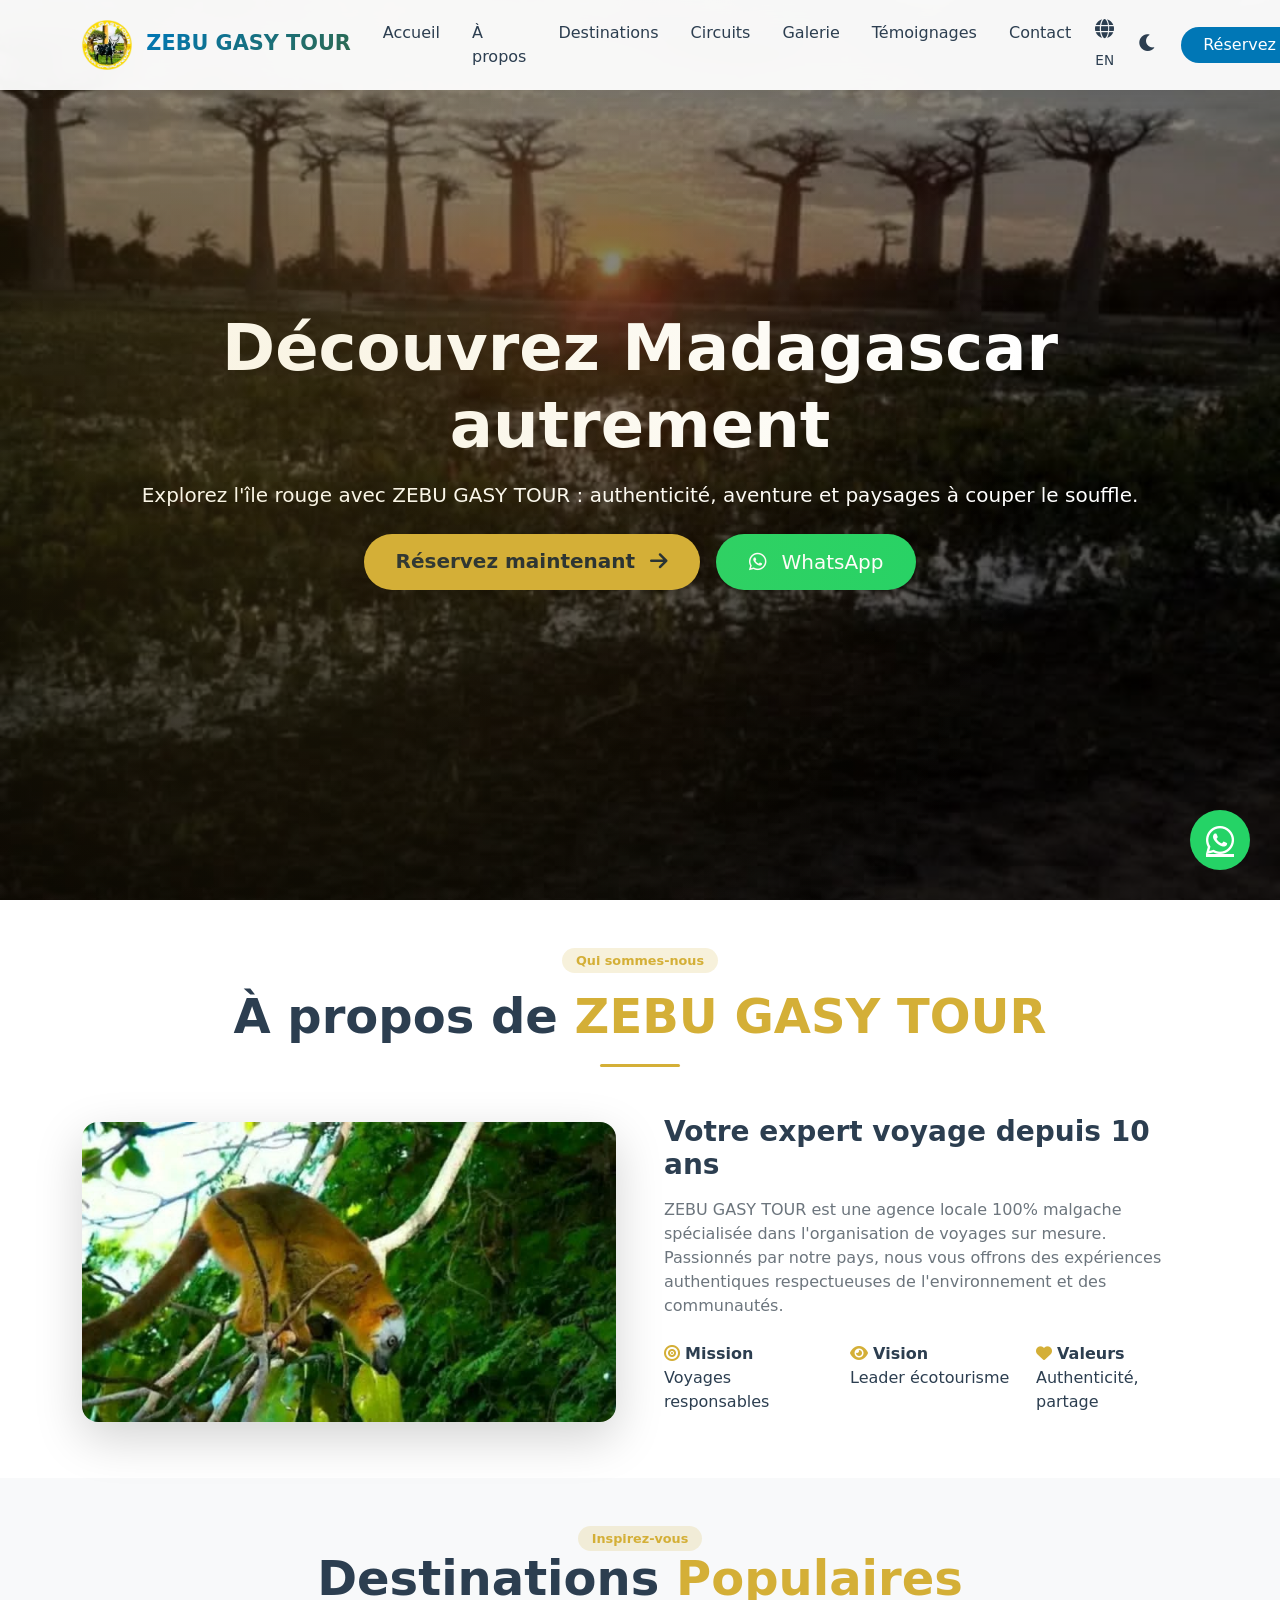
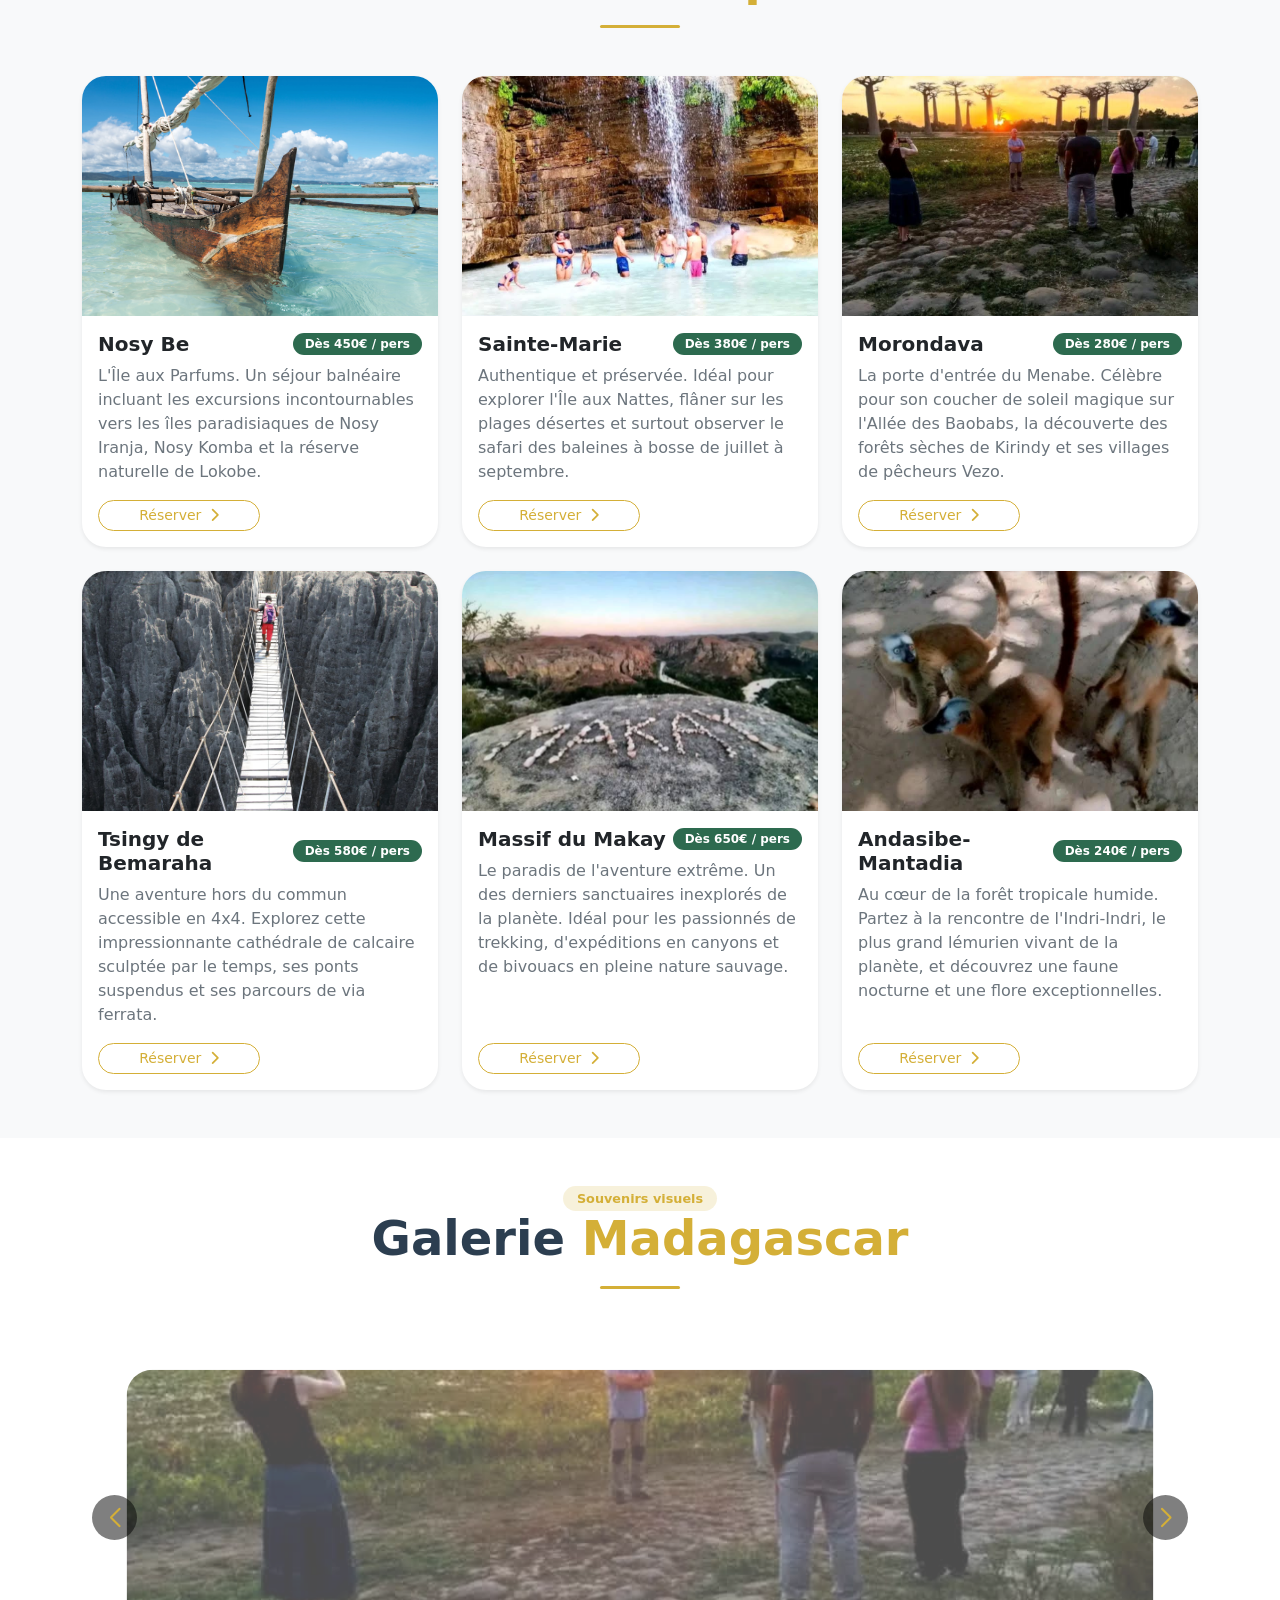
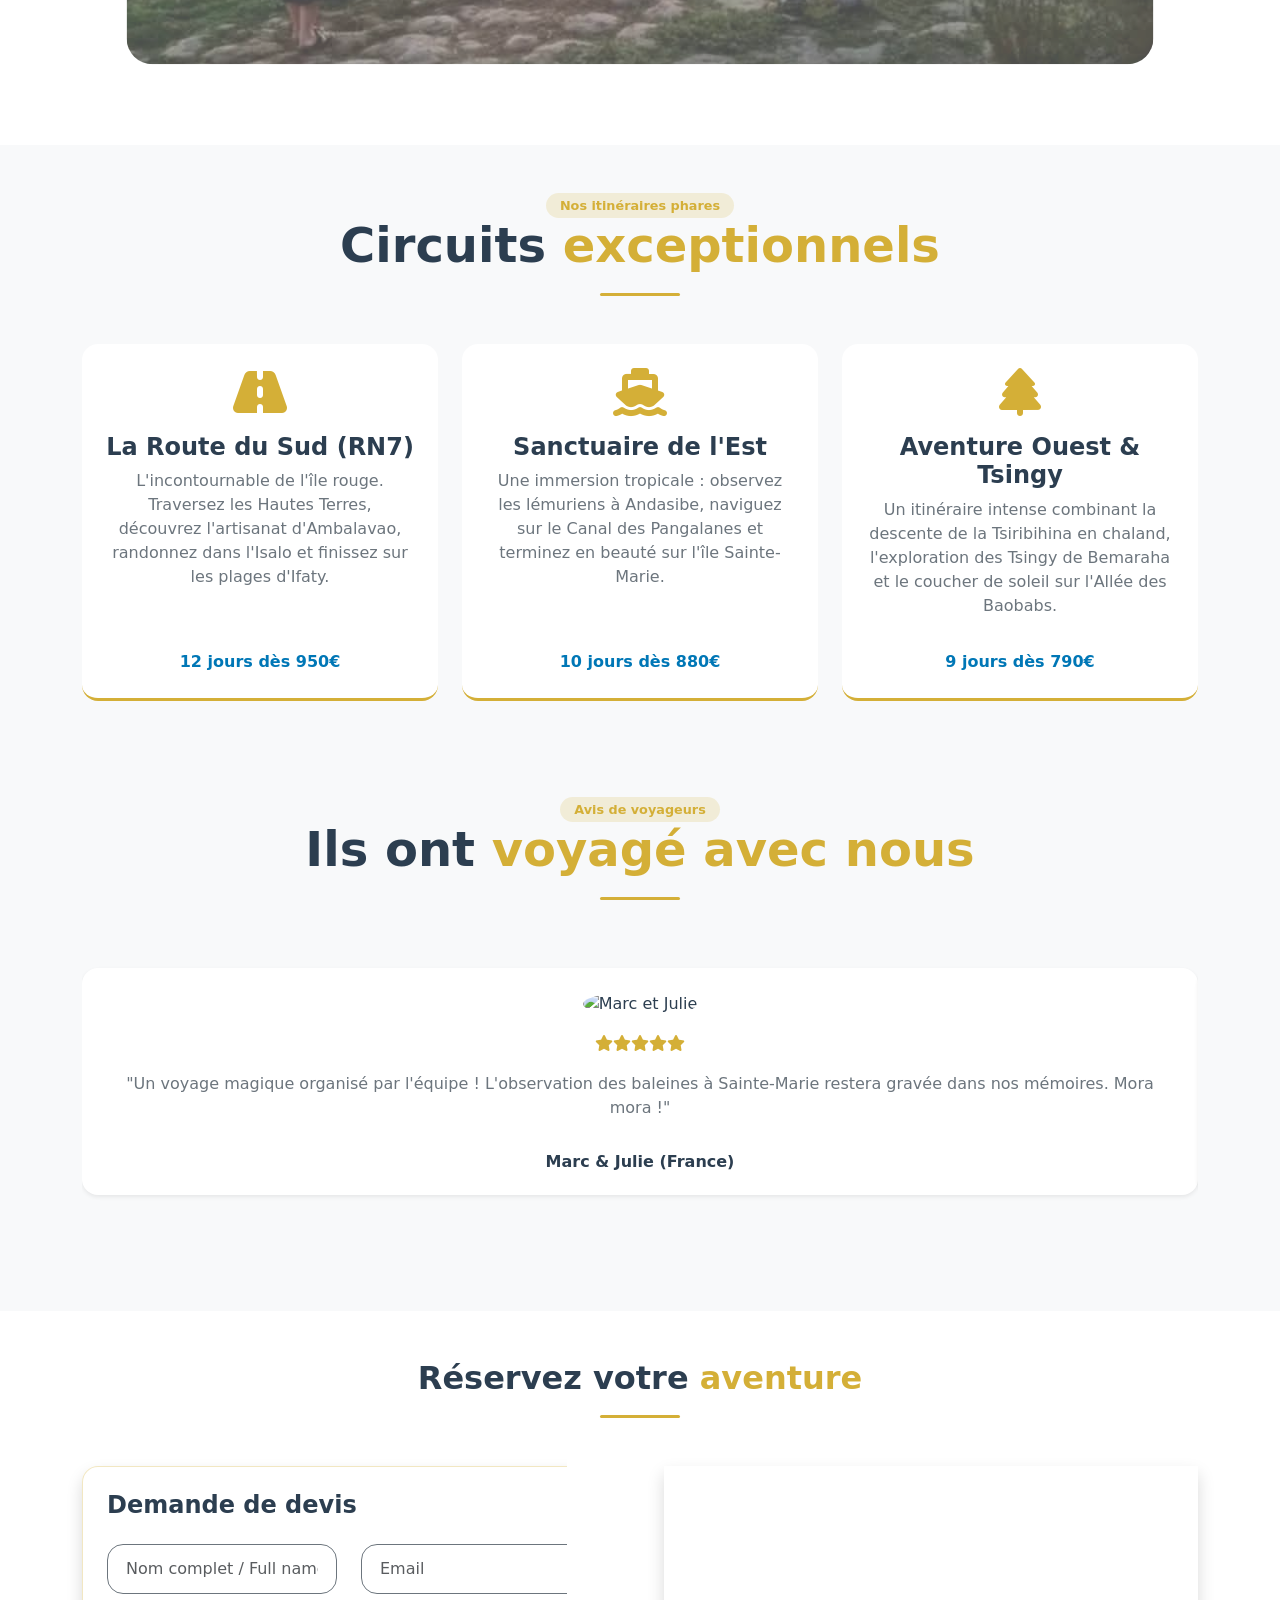
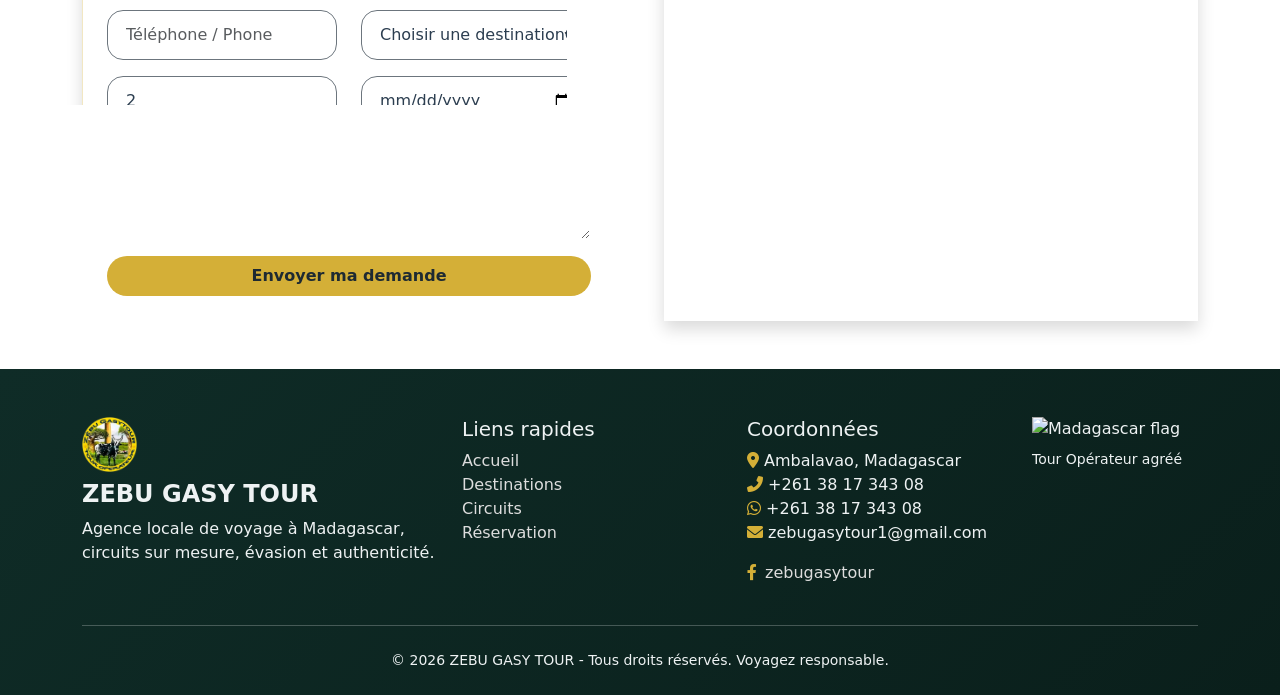
==== index.html @ 07844827 "Mise à jour du numéro de téléphone" ====
<!DOCTYPE html>
<html lang="fr">
<head>
  <meta charset="UTF-8">
  <meta name="viewport" content="width=device-width, initial-scale=1.0, user-scalable=yes">
  <meta name="description" content="ZEBU GASY TOUR - Agence de voyage et tour opérateur à Madagascar. Découvrez des circuits exclusifs, destinations paradisiaques et aventures uniques sur l'île rouge.">
  <meta name="keywords" content="Madagascar, voyage, tour opérateur, ZEBU GASY TOUR, Nosy Be, Sainte-Marie, Morondava, Tsingy">
  <meta name="author" content="ZEBU GASY TOUR">
  <title>ZEBU GASY TOUR | Agence de voyage Madagascar</title>
  <!-- Bootstrap 5 CSS + Icons + AOS + Swiper + Font Awesome -->
  <link href="https://cdn.jsdelivr.net/npm/bootstrap@5.3.0-alpha1/dist/css/bootstrap.min.css" rel="stylesheet">
  <link rel="stylesheet" href="https://cdnjs.cloudflare.com/ajax/libs/font-awesome/6.0.0-beta3/css/all.min.css">
  <link rel="stylesheet" href="https://cdnjs.cloudflare.com/ajax/libs/aos/2.3.4/aos.css">
  <link rel="stylesheet" href="https://cdn.jsdelivr.net/npm/swiper@11/swiper-bundle.min.css" />
  <style>
    * {
      margin: 0;
      padding: 0;
      box-sizing: border-box;
    }

    /* Thème Variables */
    :root {
      --ocean: #0077B6;
      --tropical: #2D6A4F;
      --gold: #D4AF37;
      --white: #FFFFFF;
      --dark: #1e2a32;
      --bg-light: #f8f9fa;
      --text-main: #2c3e50;
      --text-muted: #6c757d;
      --card-bg: #FFFFFF;
      --nav-bg: rgba(255, 255, 255, 0.95);
      --form-bg: rgba(255, 255, 255, 0.9);
    }

    /* Variables du mode sombre */
    [data-theme="dark"] {
      --white: #121b22;
      --bg-light: #1a242d;
      --text-main: #f1f1f1;
      --text-muted: #a0aec0;
      --card-bg: #1e2a32;
      --nav-bg: rgba(18, 27, 34, 0.95);
      --form-bg: rgba(30, 42, 50, 0.9);
    }

    body {
      font-family: 'Poppins', system-ui, -apple-system, 'Segoe UI', Roboto, 'Helvetica Neue', sans-serif;
      overflow-x: hidden;
      scroll-behavior: smooth;
      background: var(--white);
      color: var(--text-main);
      transition: background 0.3s ease, color 0.3s ease;
    }

    .bg-light { background-color: var(--bg-light) !important; transition: background 0.3s ease; }
    .text-muted { color: var(--text-muted) !important; }

    /* Sélecteurs de contrôles de thèmes et langues */
    .theme-toggle-btn, .lang-toggle-btn {
      background: none;
      border: none;
      color: var(--text-main);
      font-size: 1.2rem;
      padding: 8px;
      cursor: pointer;
      transition: color 0.2s;
    }
    .theme-toggle-btn:hover, .lang-toggle-btn:hover { color: var(--gold); }

    ::-webkit-scrollbar { width: 8px; }
    ::-webkit-scrollbar-track { background: #f1f1f1; }
    ::-webkit-scrollbar-thumb { background: var(--gold); border-radius: 6px; }

    /* Glass navbar */
    .glass-nav {
      background: var(--nav-bg);
      backdrop-filter: blur(12px);
      box-shadow: 0 4px 20px rgba(0,0,0,0.05);
      transition: all 0.3s;
    }
    .logo-img { height: 50px; width: auto; transition: transform 0.3s ease; }
    .logo-img:hover { transform: scale(1.05) rotate(2deg); }
    .logo-text {
      font-size: 1.3rem;
      font-weight: 700;
      background: linear-gradient(135deg, var(--ocean), var(--tropical));
      -webkit-background-clip: text;
      background-clip: text;
      color: transparent;
    }
    .nav-link { font-weight: 500; color: var(--text-main); margin: 0 0.5rem; transition: 0.2s; }
    .nav-link:hover { color: var(--gold); }
    .btn-reserve {
      background: var(--ocean);
      color: white;
      border-radius: 30px;
      padding: 6px 22px;
      transition: all 0.3s ease;
      border: none;
    }
    .btn-reserve:hover { background: var(--tropical); transform: translateY(-3px); box-shadow: 0 8px 20px rgba(0,119,182,0.3); color: white;}

    /* Hero avec animation */
    .hero-section {
      min-height: 100vh;
      background: linear-gradient(rgba(0,0,0,0.45), rgba(0,0,0,0.6)), url('./Image/_H_EXBcf.jpeg');
      background-size: cover;
      background-position: center;
      background-attachment: fixed;
      position: relative;
    }
    .hero-section::before {
      content: '';
      position: absolute;
      top: 0;
      left: 0;
      right: 0;
      bottom: 0;
      background: radial-gradient(circle at 20% 50%, rgba(212,175,55,0.15), transparent 70%);
      animation: pulseGlow 4s ease-in-out infinite;
    }
    @keyframes pulseGlow {
      0%, 100% { opacity: 0.5; }
      50% { opacity: 1; }
    }
    .btn-hero {
      background: var(--gold);
      color: #1e2a32;
      font-weight: bold;
      border-radius: 40px;
      padding: 12px 32px;
      transition: all 0.3s;
      border: none;
    }
    .btn-hero:hover { transform: scale(1.05); background: #c6a130; box-shadow: 0 10px 25px rgba(212,175,55,0.4); }
    .btn-wa {
      background: #25D366;
      color: white;
      border-radius: 40px;
      padding: 12px 32px;
      transition: all 0.3s;
      animation: pulse 2s infinite;
    }
    @keyframes pulse {
      0%, 100% { box-shadow: 0 0 0 0 rgba(37,211,102,0.4); }
      50% { box-shadow: 0 0 0 12px rgba(37,211,102,0); }
    }
    .btn-wa:hover { transform: scale(1.05); background: #128C7E; color: white;}

    .badge-subtle {
      background: rgba(212,175,55,0.18);
      color: var(--gold);
      padding: 5px 14px;
      border-radius: 40px;
      font-weight: 600;
      font-size: 0.8rem;
    }
    .highlight { color: var(--gold); }
    .divider { width: 80px; height: 3px; background: var(--gold); margin: 18px auto 0; border-radius: 4px; }

    /* Destination cards */
    .destination-card {
      transition: all 0.4s cubic-bezier(0.2, 0.9, 0.4, 1.1);
      border-radius: 24px;
      overflow: hidden;
      background: var(--card-bg);
      cursor: pointer;
    }
    .destination-card h5 {
      display: flex;
      justify-content: space-between;
      align-items: center;
    }
    .destination-card:hover { transform: translateY(-15px) scale(1.02); box-shadow: 0 35px 45px -20px rgba(0,0,0,0.3); }
    .destination-card img { transition: transform 0.5s ease; height: 240px; object-fit: cover; }
    .destination-card:hover img { transform: scale(1.08); }
    .price-badge { background: var(--tropical); color: white; border-radius: 40px; font-size: 0.75rem; padding: 5px 12px; font-weight: 600; }
    .btn-outline-gold { border: 1px solid var(--gold); color: var(--gold); border-radius: 40px; background: transparent; }
    .btn-outline-gold:hover { background: var(--gold); color: white; }

    /* Circuit cards */
    .circuit-card {
      background: var(--card-bg);
      transition: all 0.4s ease;
      border-bottom: 3px solid var(--gold);
      cursor: pointer;
    }
    .circuit-card:hover { transform: translateY(-10px) scale(1.01); background: linear-gradient(145deg, var(--card-bg), #fef9e6); box-shadow: 0 20px 35px -15px rgba(0,0,0,0.2); }
    .circuit-card i { transition: transform 0.3s ease; }
    .circuit-card:hover i { transform: scale(1.1) rotate(5deg); }

    /* Swiper Gallery */
    .gallery-swiper { width: 100%; padding: 20px 0; }
    .gallery-swiper .swiper-slide { transition: all 0.4s; opacity: 0.7; transform: scale(0.92); }
    .gallery-swiper .swiper-slide-active { opacity: 1; transform: scale(1); }
    .gallery-swiper .swiper-slide img { width: 100%; height: 320px; object-fit: cover; border-radius: 28px; transition: all 0.4s; }
    .gallery-swiper .swiper-slide:hover img { transform: scale(1.02); box-shadow: 0 20px 35px rgba(0,0,0,0.2); }
    .swiper-button-next, .swiper-button-prev { color: var(--gold); background: rgba(0,0,0,0.5); border-radius: 50%; width: 45px; height: 45px; transition: all 0.3s; }
    .swiper-button-next::after, .swiper-button-prev::after { font-size: 1.2rem; font-weight: bold; }
    .swiper-button-next:hover, .swiper-button-prev:hover { background: var(--gold); color: white; transform: scale(1.1); }

    /* Testimonials */
    .testimonial-swiper { width: 100%; padding: 20px 0; }
    .testimonial-card { background: var(--card-bg) !important; transition: all 0.3s ease; cursor: pointer; }
    .testimonial-card:hover { transform: translateY(-8px); box-shadow: 0 20px 30px -12px rgba(0,0,0,0.15); }

    /* Glass form */
    .glass-form {
      background: var(--form-bg);
      backdrop-filter: blur(12px);
      border: 1px solid rgba(212,175,55,0.3);
      transition: all 0.3s;
    }
    .glass-form:hover { box-shadow: 0 20px 35px -15px rgba(0,0,0,0.2); border-color: var(--gold); }
    .form-control, .form-select { background-color: var(--card-bg); color: var(--text-main); transition: all 0.3s; border-radius: 16px; padding: 12px 18px; border: 1px solid var(--text-muted); }
    .form-control:focus, .form-select:focus { background-color: var(--card-bg); color: var(--text-main); border-color: var(--gold); box-shadow: 0 0 0 3px rgba(212,175,55,0.2); transform: translateY(-2px); }
    .btn-gold { background: var(--gold); color: #1e2a32; font-weight: 700; border-radius: 40px; transition: all 0.3s; border: none; }
    .btn-gold:hover { transform: translateY(-3px); box-shadow: 0 10px 20px rgba(212,175,55,0.3); }
    .btn-gold:disabled { opacity: 0.6; transform: none; }

    .map-container iframe { width: 100%; border-radius: 24px; }

    /* Footer */
    .footer { background: linear-gradient(135deg, #0f2c27, #0a1f1b); color: #eef2f3; }
    .footer a { color: #ddd; text-decoration: none; transition: 0.2s; }
    .footer a:hover { color: var(--gold); }
    .footer-logo-img { height: 55px; transition: transform 0.3s; }
    .footer-logo-img:hover { transform: rotate(5deg) scale(1.05); }

    /* WhatsApp flottant */
    .btn-float-wa {
      position: fixed;
      bottom: 30px;
      right: 30px;
      background: #25D366;
      width: 60px;
      height: 60px;
      border-radius: 50%;
      display: flex;
      align-items: center;
      justify-content: center;
      color: white;
      box-shadow: 0 6px 18 rgba(0,0,0,0.2);
      z-index: 1000;
      transition: all 0.3s;
      animation: waPulse 2s infinite;
    }
    @keyframes waPulse {
      0%, 100% { box-shadow: 0 6px 18px rgba(37,211,102,0.3); transform: scale(1); }
      50% { box-shadow: 0 6px 25px rgba(37,211,102,0.6); transform: scale(1.05); }
    }
    .btn-float-wa:hover { transform: scale(1.12); background: #128C7E; color: white; }

    /* Configuration cache pour l'internationalisation */
    [lang="en"] .lang-fr, [lang="fr"] .lang-en { display: none !important; }

    @media (max-width: 768px) {
      .hero-section h1 { font-size: 2rem; }
      .gallery-swiper .swiper-slide img { height: 220px; }
      .logo-img { height: 40px; }
    }
  </style>
</head>
<body>

<!-- HEADER / NAVBAR FIXE -->
<nav class="navbar navbar-expand-lg fixed-top glass-nav py-2">
  <div class="container">
    <a class="navbar-brand" href="#">
      <img src="./Image/logo_zebugasytour-removebg-preview.png" class="logo-img" alt="Logo ZEBU GASY TOUR">
      <span class="logo-text ms-2">ZEBU GASY TOUR</span>
    </a>
    <button class="navbar-toggler" type="button" data-bs-toggle="collapse" data-bs-target="#navbarMain">
      <span class="navbar-toggler-icon"></span>
    </button>
    <div class="collapse navbar-collapse" id="navbarMain">
      <ul class="navbar-nav mx-auto mb-2 mb-lg-0 fw-semibold">
        <li class="nav-item"><a class="nav-link" href="#hero"><span class="lang-fr">Accueil</span><span class="lang-en">Home</span></a></li>
        <li class="nav-item"><a class="nav-link" href="#a-propos"><span class="lang-fr">À propos</span><span class="lang-en">About</span></a></li>
        <li class="nav-item"><a class="nav-link" href="#destinations"><span class="lang-fr">Destinations</span><span class="lang-en">Destinations</span></a></li>
        <li class="nav-item"><a class="nav-link" href="#circuits"><span class="lang-fr">Circuits</span><span class="lang-en">Tours</span></a></li>
        <li class="nav-item"><a class="nav-link" href="#galerie"><span class="lang-fr">Galerie</span><span class="lang-en">Gallery</span></a></li>
        <li class="nav-item"><a class="nav-link" href="#temoignages"><span class="lang-fr">Témoignages</span><span class="lang-en">Reviews</span></a></li>
        <li class="nav-item"><a class="nav-link" href="#reservation"><span class="lang-fr">Contact</span><span class="lang-en">Contact</span></a></li>
      </ul>
      
      <!-- Actions : Langues & Mode Sombre -->
      <div class="d-flex align-items-center gap-2 me-3">
        <!-- Bouton Traduction -->
        <button class="lang-toggle-btn" id="langToggle" title="Changer de langue">
          <i class="fas fa-globe"></i> <span style="font-size: 0.85rem;" id="langLabel">EN</span>
        </button>
        <!-- Bouton Dark/Light Mode -->
        <button class="theme-toggle-btn" id="themeToggle" title="Changer de mode">
          <i class="fas fa-moon" id="themeIcon"></i>
        </button>
      </div>

      <a href="#reservation" class="btn btn-reserve"><span class="lang-fr">Réservez</span><span class="lang-en">Book Now</span></a>
    </div>
  </div>
</nav>

<!-- HERO SECTION -->
<section id="hero" class="hero-section d-flex align-items-center">
  <div class="container text-center text-white">
    <div data-aos="fade-up" data-aos-duration="1000">
      <h1 class="display-3 fw-bold mb-3">
        <span class="lang-fr">Découvrez Madagascar autrement</span>
        <span class="lang-en">Discover Madagascar Differently</span>
      </h1>
      <p class="lead mb-4">
        <span class="lang-fr">Explorez l'île rouge avec ZEBU GASY TOUR : authenticité, aventure et paysages à couper le souffle.</span>
        <span class="lang-en">Explore the Red Island with ZEBU GASY TOUR: authenticity, adventure and breathtaking landscapes.</span>
      </p>
      <div class="d-flex justify-content-center gap-3 flex-wrap">
        <a href="#reservation" class="btn btn-hero btn-lg">
          <span class="lang-fr">Réservez maintenant <i class="fas fa-arrow-right ms-2"></i></span>
          <span class="lang-en">Book now <i class="fas fa-arrow-right ms-2"></i></span>
        </a>
        <a href="https://wa.me/261381734308?text=Bonjour%20ZEBU%20GASY%20TOUR" class="btn btn-wa btn-lg" target="_blank"><i class="fab fa-whatsapp me-2"></i> WhatsApp</a>
      </div>
    </div>
  </div> 
</section>

<!-- SECTION À PROPOS -->
<section id="a-propos" class="py-5">
  <div class="container">
    <div class="text-center mb-5" data-aos="fade-up">
      <span class="badge-subtle"><span class="lang-fr">Qui sommes-nous</span><span class="lang-en">Who we are</span></span>
      <h2 class="display-5 fw-bold mt-3"><span class="lang-fr">À propos de</span><span class="lang-en">About</span> <span class="highlight">ZEBU GASY TOUR</span></h2>
      <div class="divider"></div>
    </div>
    <div class="row g-5 align-items-center">
      <div class="col-lg-6" data-aos="fade-right">
        <img src="./Image/xroBvCPK.jpeg" alt="Voyage Madagascar" class="img-fluid rounded-4 shadow-lg">
      </div>
      <div class="col-lg-6" data-aos="fade-left">
        <h3 class="fw-bold mb-3">
          <span class="lang-fr">Votre expert voyage depuis 10 ans</span>
          <span class="lang-en">Your travel expert for 10 years</span>
        </h3>
        <p class="text-muted">
          <span class="lang-fr">ZEBU GASY TOUR est une agence locale 100% malgache spécialisée dans l'organisation de voyages sur mesure. Passionnés par notre pays, nous vous offrons des expériences authentiques respectueuses de l'environnement et des communautés.</span>
          <span class="lang-en">ZEBU GASY TOUR is a 100% Malagasy local agency specializing in tailoring custom trips. Passionate about our country, we offer authentic experiences respectful of the environment and communities.</span>
        </p>
        <div class="row mt-4">
          <div class="col-md-4 mb-3"><i class="fas fa-bullseye" style="color:var(--gold)"></i> <strong>Mission</strong><br><span class="lang-fr">Voyages responsables</span><span class="lang-en">Responsible travel</span></div>
          <div class="col-md-4 mb-3"><i class="fas fa-eye" style="color:var(--gold)"></i> <strong>Vision</strong><br><span class="lang-fr">Leader écotourisme</span><span class="lang-en">Ecotourism leader</span></div>
          <div class="col-md-4 mb-3"><i class="fas fa-heart" style="color:var(--gold)"></i> <strong>Valeurs</strong><br><span class="lang-fr">Authenticité, partage</span><span class="lang-en">Authenticity, sharing</span></div>
        </div>
      </div>
    </div>
  </div>
</section>

<!-- DESTINATIONS POPULAIRES -->
<section id="destinations" class="py-5 bg-light">
  <div class="container">
    <div class="text-center mb-5" data-aos="fade-up">
      <span class="badge-subtle"><span class="lang-fr">Inspirez-vous</span><span class="lang-en">Get Inspired</span></span>
      <h2 class="display-5 fw-bold"><span class="lang-fr">Destinations</span><span class="lang-en">Popular</span> <span class="highlight"><span class="lang-fr">Populaires</span><span class="lang-en">Destinations</span></span></h2>
      <div class="divider"></div>
    </div>
    <div class="row g-4">
      
      <!-- Destination 1: Nosy Be -->
      <div class="col-lg-4 col-md-6" data-aos="zoom-in" data-aos-delay="100">
        <div class="card destination-card h-100 border-0 shadow-sm d-flex flex-column justify-content-between">
          <div>
            <img src="./Image/nosy-be.jpeg" class="card-img-top" alt="Nosy Be">
            <div class="card-body">
              <h5 class="card-title fw-bold">Nosy Be <span class="badge price-badge"><span class="lang-fr">Dès 450€ / pers</span><span class="lang-en">From 450€ / pers</span></span></h5>
              <p class="card-text text-muted">
                <span class="lang-fr">L'Île aux Parfums. Un séjour balnéaire incluant les excursions incontournables vers les îles paradisiaques de Nosy Iranja, Nosy Komba et la réserve naturelle de Lokobe.</span>
                <span class="lang-en">The Perfume Island. A seaside holiday including essential excursions to the heavenly islands of Nosy Iranja, Nosy Komba and the Lokobe nature reserve.</span>
              </p>
            </div>
          </div>
          <div class="p-3 pt-0">
            <a href="#reservation" class="btn btn-outline-gold btn-sm w-50"><span class="lang-fr">Réserver</span><span class="lang-en">Book</span> <i class="fas fa-chevron-right ms-1"></i></a>
          </div>
        </div>
      </div>

      <!-- Destination 2: Sainte-Marie -->
      <div class="col-lg-4 col-md-6" data-aos="zoom-in" data-aos-delay="150">
        <div class="card destination-card h-100 border-0 shadow-sm d-flex flex-column justify-content-between">
          <div>
            <img src="./Image/tWDwQ527.jpeg" class="card-img-top" alt="Sainte-Marie">
            <div class="card-body">
              <h5 class="card-title fw-bold">Sainte-Marie <span class="badge price-badge"><span class="lang-fr">Dès 380€ / pers</span><span class="lang-en">From 380€ / pers</span></span></h5>
              <p class="card-text text-muted">
                <span class="lang-fr">Authentique et préservée. Idéal pour explorer l'Île aux Nattes, flâner sur les plages désertes et surtout observer le safari des baleines à bosse de juillet à septembre.</span>
                <span class="lang-en">Authentic and preserved. Ideal for exploring Île aux Nattes, strolling on deserted beaches and watching humpback whales from July to September.</span>
              </p>
            </div>
          </div>
          <div class="p-3 pt-0">
            <a href="#reservation" class="btn btn-outline-gold btn-sm w-50"><span class="lang-fr">Réserver</span><span class="lang-en">Book</span> <i class="fas fa-chevron-right ms-1"></i></a>
          </div>
        </div>
      </div>

      <!-- Destination 3: Morondava -->
      <div class="col-lg-4 col-md-6" data-aos="zoom-in" data-aos-delay="200">
        <div class="card destination-card h-100 border-0 shadow-sm d-flex flex-column justify-content-between">
          <div>
            <img src="./Image/1wTQcBYV.jpeg" class="card-img-top" alt="Morondava">
            <div class="card-body">
              <h5 class="card-title fw-bold">Morondava <span class="badge price-badge"><span class="lang-fr">Dès 280€ / pers</span><span class="lang-en">From 280€ / pers</span></span></h5>
              <p class="card-text text-muted">
                <span class="lang-fr">La porte d'entrée du Menabe. Célèbre pour son coucher de soleil magique sur l'Allée des Baobabs, la découverte des forêts sèches de Kirindy et ses villages de pêcheurs Vezo.</span>
                <span class="lang-en">The gateway to Menabe. Famous for its magical sunset over the Avenue of the Baobabs, exploring dry forests of Kirindy and Vezo fishing villages.</span>
              </p>
            </div>
          </div>
          <div class="p-3 pt-0">
            <a href="#reservation" class="btn btn-outline-gold btn-sm w-50"><span class="lang-fr">Réserver</span><span class="lang-en">Book</span> <i class="fas fa-chevron-right ms-1"></i></a>
          </div>
        </div>
      </div>

      <!-- Destination 4: Tsingy de Bemaraha -->
      <div class="col-lg-4 col-md-6" data-aos="zoom-in" data-aos-delay="250">
        <div class="card destination-card h-100 border-0 shadow-sm d-flex flex-column justify-content-between">
          <div>
            <img src="./Image/tsingy.jpeg" class="card-img-top" alt="Tsingy de Bemaraha">
            <div class="card-body">
              <h5 class="card-title fw-bold">Tsingy de Bemaraha <span class="badge price-badge"><span class="lang-fr">Dès 580€ / pers</span><span class="lang-en">From 580€ / pers</span></span></h5>
              <p class="card-text text-muted">
                <span class="lang-fr">Une aventure hors du commun accessible en 4x4. Explorez cette impressionnante cathédrale de calcaire sculptée par le temps, ses ponts suspendus et ses parcours de via ferrata.</span>
                <span class="lang-en">An extraordinary adventure accessible by 4x4. Explore this impressive limestone cathedral carved by time, its suspension bridges and via ferrata.</span>
              </p>
            </div>
          </div>
          <div class="p-3 pt-0">
            <a href="#reservation" class="btn btn-outline-gold btn-sm w-50"><span class="lang-fr">Réserver</span><span class="lang-en">Book</span> <i class="fas fa-chevron-right ms-1"></i></a>
          </div>
        </div>
      </div>

      <!-- Destination 5: Massif du Makay -->
      <div class="col-lg-4 col-md-6" data-aos="zoom-in" data-aos-delay="300">
        <div class="card destination-card h-100 border-0 shadow-sm d-flex flex-column justify-content-between">
          <div>
            <img src="./Image/makay.jpeg" class="card-img-top" alt="Massif du Makay">
            <div class="card-body">
              <h5 class="card-title fw-bold">Massif du Makay <span class="badge price-badge"><span class="lang-fr">Dès 650€ / pers</span><span class="lang-en">From 650€ / pers</span></span></h5>
              <p class="card-text text-muted">
                <span class="lang-fr">Le paradis de l'aventure extrême. Un des derniers sanctuaires inexplorés de la planète. Idéal pour les passionnés de trekking, d'expéditions en canyons et de bivouacs en pleine nature sauvage.</span>
                <span class="lang-en">The ultimate extreme adventure. One of the planet's last unexplored wildernesses. Ideal for trekking lovers, canyon expeditions, and deep wild nature camping.</span>
              </p>
            </div>
          </div>
          <div class="p-3 pt-0">
            <a href="#reservation" class="btn btn-outline-gold btn-sm w-50"><span class="lang-fr">Réserver</span><span class="lang-en">Book</span> <i class="fas fa-chevron-right ms-1"></i></a>
          </div>
        </div>
      </div>

      <!-- Destination 6: Andasibe -->
      <div class="col-lg-4 col-md-6" data-aos="zoom-in" data-aos-delay="350">
        <div class="card destination-card h-100 border-0 shadow-sm d-flex flex-column justify-content-between">
          <div>
            <img src="./Image/yL75py8G.jpeg" class="card-img-top" alt="Andasibe">
            <div class="card-body">
              <h5 class="card-title fw-bold">Andasibe-Mantadia <span class="badge price-badge"><span class="lang-fr">Dès 240€ / pers</span><span class="lang-en">From 240€ / pers</span></span></h5>
              <p class="card-text text-muted">
                <span class="lang-fr">Au cœur de la forêt tropicale humide. Partez à la rencontre de l'Indri-Indri, le plus grand lémurien vivant de la planète, et découvrez une faune nocturne et une flore exceptionnelles.</span>
                <span class="lang-en">In the heart of the tropical rainforest. Meet the Indri-Indri, the largest living lemur on earth, and discover unique nocturnal wildlife and rich flora.</span>
              </p>
            </div>
          </div>
          <div class="p-3 pt-0">
            <a href="#reservation" class="btn btn-outline-gold btn-sm w-50"><span class="lang-fr">Réserver</span><span class="lang-en">Book</span> <i class="fas fa-chevron-right ms-1"></i></a>
          </div>
        </div>
      </div>

    </div>
  </div>
</section>

<!-- GALERIE SWIPER -->
<section id="galerie" class="py-5">
  <div class="container">
    <div class="text-center mb-5" data-aos="fade-up">
      <span class="badge-subtle"><span class="lang-fr">Souvenirs visuels</span><span class="lang-en">Visual Memories</span></span>
      <h2 class="display-5 fw-bold"><span class="lang-fr">Galerie</span><span class="lang-en">Madagascar</span> <span class="highlight"><span class="lang-fr">Madagascar</span><span class="lang-en">Gallery</span></span></h2>
      <div class="divider"></div>
    </div>
    <div class="swiper gallery-swiper" data-aos="fade-up">
      <div class="swiper-wrapper">
        <div class="swiper-slide"><img src="./Image/1wTQcBYV.jpeg" alt="Baobab"></div>
        <div class="swiper-slide"><img src="./Image/yL75py8G.jpeg" alt="Lémurien"></div>
        <div class="swiper-slide"><img src="./Image/nosy-be.jpeg" alt="Plage"></div>
        <div class="swiper-slide"><img src="./Image/tsingy.jpeg" alt="Tsingy"></div>
        <div class="swiper-slide"><img src="./Image/n9TADyQN.jpeg" alt="Rizière"></div>
      </div>
      <div class="swiper-pagination"></div>
      <div class="swiper-button-next"></div>
      <div class="swiper-button-prev"></div>
    </div>
  </div>
</section>

<!-- CIRCUITS TOURISTIQUES -->
<section id="circuits" class="py-5 bg-light">
  <div class="container">
    <div class="text-center mb-5" data-aos="fade-up">
      <span class="badge-subtle"><span class="lang-fr">Nos itinéraires phares</span><span class="lang-en">Our Top Itineraries</span></span>
      <h2 class="display-5 fw-bold"><span class="lang-fr">Circuits</span><span class="lang-en">Exceptional</span> <span class="highlight"><span class="lang-fr">exceptionnels</span><span class="lang-en">Tours</span></span></h2>
      <div class="divider"></div>
    </div>
    <div class="row g-4">
      <!-- Circuit 1 : La RN7 -->
      <div class="col-md-6 col-lg-4" data-aos="flip-left" data-aos-delay="50">
        <div class="circuit-card p-4 text-center rounded-4 h-100 d-flex flex-column justify-content-between">
          <div>
            <i class="fas fa-road fa-3x" style="color:var(--gold)"></i>
            <h4 class="mt-3 fw-bold"><span class="lang-fr">La Route du Sud (RN7)</span><span class="lang-en">The Southern Route (RN7)</span></h4>
            <p class="text-muted">
              <span class="lang-fr">L'incontournable de l'île rouge. Traversez les Hautes Terres, découvrez l'artisanat d'Ambalavao, randonnez dans l'Isalo et finissez sur les plages d'Ifaty.</span>
              <span class="lang-en">The ultimate classic route. Cross the Highlands, discover Ambalavao crafts, hike in Isalo National Park and end up on Ifaty beaches.</span>
            </p>
          </div>
          <span class="price-small fw-bold mt-3" style="color:var(--ocean)"><span class="lang-fr">12 jours dès 950€</span><span class="lang-en">12 days from 950€</span></span>
        </div>
      </div>
      
      <!-- Circuit 2 : L'Est -->
      <div class="col-md-6 col-lg-4" data-aos="flip-left" data-aos-delay="100">
        <div class="circuit-card p-4 text-center rounded-4 h-100 d-flex flex-column justify-content-between">
          <div>
            <i class="fas fa-ship fa-3x" style="color:var(--gold)"></i>
            <h4 class="mt-3 fw-bold"><span class="lang-fr">Sanctuaire de l'Est</span><span class="lang-en">Eastern Sanctuary</span></h4>
            <p class="text-muted">
              <span class="lang-fr">Une immersion tropicale : observez les lémuriens à Andasibe, naviguez sur le Canal des Pangalanes et terminez en beauté sur l'île Sainte-Marie.</span>
              <span class="lang-en">A pure tropical immersion: spot wildlife in Andasibe, cruise down Pangalanes Canal and relax on beautiful Sainte-Marie island.</span>
            </p>
          </div>
          <span class="price-small fw-bold mt-3" style="color:var(--ocean)"><span class="lang-fr">10 jours dès 880€</span><span class="lang-en">10 days from 880€</span></span>
        </div>
      </div>
      
      <!-- Circuit 3 : L'Ouest -->
      <div class="col-md-6 col-lg-4" data-aos="flip-left" data-aos-delay="150">
        <div class="circuit-card p-4 text-center rounded-4 h-100 d-flex flex-column justify-content-between">
          <div>
            <i class="fas fa-tree fa-3x" style="color:var(--gold)"></i>
            <h4 class="mt-3 fw-bold"><span class="lang-fr">Aventure Ouest & Tsingy</span><span class="lang-en">West & Tsingy Adventure</span></h4>
            <p class="text-muted">
              <span class="lang-fr">Un itinéraire intense combinant la descente de la Tsiribihina en chaland, l'exploration des Tsingy de Bemaraha et le coucher de soleil sur l'Allée des Baobabs.</span>
              <span class="lang-en">An intense trip merging the Tsiribihina river descent, exploration of Tsingy de Bemaraha and amazing sunsets on Baobabs Avenue.</span>
            </p>
          </div>
          <span class="price-small fw-bold mt-3" style="color:var(--ocean)"><span class="lang-fr">9 jours dès 790€</span><span class="lang-en">9 days from 790€</span></span>
        </div>
      </div>
    </div>
  </div>
</section>

<!-- TÉMOIGNAGES -->
<section id="temoignages" class="py-5 bg-light">
  <div class="container">
    <div class="text-center mb-5" data-aos="fade-up">
      <span class="badge-subtle"><span class="lang-fr">Avis de voyageurs</span><span class="lang-en">Travelers Reviews</span></span>
      <h2 class="display-5 fw-bold"><span class="lang-fr">Ils ont</span><span class="lang-en">They</span> <span class="highlight"><span class="lang-fr">voyagé avec nous</span><span class="lang-en">traveled with us</span></span></h2>
      <div class="divider"></div>
    </div>
    <div class="swiper testimonial-swiper">
      <div class="swiper-wrapper pb-5">
        
        <!-- Témoignage 1 -->
        <div class="swiper-slide">
          <div class="testimonial-card p-4 bg-white rounded-4 shadow-sm text-center h-100 d-flex flex-column justify-content-between">
            <div>
              <img src="https://images.unsplash.com/photo-1534528741775-53994a69daeb?auto=format&fit=crop&w=150&h=150&q=80" class="rounded-circle mb-3 object-fit-cover" width="80" height="80" alt="Marc et Julie">
              <div class="mb-2">
                <i class="fas fa-star" style="color:var(--gold)"></i><i class="fas fa-star" style="color:var(--gold)"></i><i class="fas fa-star" style="color:var(--gold)"></i><i class="fas fa-star" style="color:var(--gold)"></i><i class="fas fa-star" style="color:var(--gold)"></i>
              </div>
              <p class="mt-3 text-muted">
                <span class="lang-fr">"Un voyage magique organisé par l'équipe ! L'observation des baleines à Sainte-Marie restera gravée dans nos mémoires. Mora mora !"</span>
                <span class="lang-en">"A magical journey organized by the team! Whale watching in Sainte-Marie will stay in our hearts forever. Mora mora!"</span>
              </p>
            </div>
            <h6 class="fw-bold mt-3 mb-0">Marc & Julie (France)</h6>
          </div>
        </div>

        <!-- Témoignage 2 -->
        <div class="swiper-slide">
          <div class="testimonial-card p-4 bg-white rounded-4 shadow-sm text-center h-100 d-flex flex-column justify-content-between">
            <div>
              <img src="https://images.unsplash.com/photo-1507003211169-0a1dd7228f2d?auto=format&fit=crop&w=150&h=150&q=80" class="rounded-circle mb-3 object-fit-cover" width="80" height="80" alt="Lucas">
              <div class="mb-2">
                <i class="fas fa-star" style="color:var(--gold)"></i><i class="fas fa-star" style="color:var(--gold)"></i><i class="fas fa-star" style="color:var(--gold)"></i><i class="fas fa-star" style="color:var(--gold)"></i><i class="fas fa-star" style="color:var(--gold)"></i>
              </div>
              <p class="mt-3 text-muted">
                <span class="lang-fr">"Incroyable road-trip le long de la RN7 avec un chauffeur-guide exceptionnel et très prudent. L'organisation logistique de Zébu Gasy Tour est irréprochable !"</span>
                <span class="lang-en">"Amazing road trip along the RN7 with an outstanding and safe driver-guide. The overall logisitic was flawless!"</span>
              </p>
            </div>
            <h6 class="fw-bold mt-3 mb-0">Lucas R. (Belgique)</h6>
          </div>
        </div>

        <!-- Témoignage 3 -->
        <div class="swiper-slide">
          <div class="testimonial-card p-4 bg-white rounded-4 shadow-sm text-center h-100 d-flex flex-column justify-content-between">
            <div>
              <img src="https://images.unsplash.com/photo-1494790108377-be9c29b29330?auto=format&fit=crop&w=150&h=150&q=80" class="rounded-circle mb-3 object-fit-cover" width="80" height="80" alt="Sophie">
              <div class="mb-2">
                <i class="fas fa-star" style="color:var(--gold)"></i><i class="fas fa-star" style="color:var(--gold)"></i><i class="fas fa-star" style="color:var(--gold)"></i><i class="fas fa-star" style="color:var(--gold)"></i><i class="fas fa-star" style="color:var(--gold)"></i>
              </div>
              <p class="mt-3 text-muted">
                <span class="lang-fr">"L'aventure avec un grand A. La piste en 4x4 vers les Tsingy de Bemaraha était intense, mais le spectacle à l'arrivée en valait tellement la peine."</span>
                <span class="lang-en">"Adventure with a capital A. The 4x4 dirt track to Tsingy was rough, but the final view was completely worth it."</span>
              </p>
            </div>
            <h6 class="fw-bold mt-3 mb-0">Sophie & Laurent Favre (Suisse)</h6>
          </div>
        </div>

      </div>
      <div class="swiper-pagination"></div>
    </div>
  </div>
</section>

<!-- FORMULAIRE DE RÉSERVATION -->
<section id="reservation" class="py-5">
  <div class="container">
    <div class="text-center mb-5" data-aos="fade-up">
      <h2 class="fw-bold"><span class="lang-fr">Réservez votre</span><span class="lang-en">Book Your</span> <span class="highlight"><span class="lang-fr">aventure</span><span class="lang-en">Adventure</span></span></h2>
      <div class="divider"></div>
    </div>
    <div class="row g-5">
      <div class="col-lg-6" data-aos="fade-right">
        <form id="bookingForm" class="glass-form p-4 rounded-4 shadow">
          <h4 class="mb-4 fw-bold"><span class="lang-fr">Demande de devis</span><span class="lang-en">Get a Free Quote</span></h4>
          <div class="row">
            <div class="col-md-6 mb-3"><input type="text" id="name" class="form-control" placeholder="Nom complet / Full name" required></div>
            <div class="col-md-6 mb-3"><input type="email" id="email" class="form-control" placeholder="Email" required></div>
            <div class="col-md-6 mb-3"><input type="tel" id="phone" class="form-control" placeholder="Téléphone / Phone" required></div>
            <div class="col-md-6 mb-3">
              <select id="destination" class="form-select" required>
                <option value=""><span class="lang-fr">Choisir une destination</span><span class="lang-en">Choose a destination</span></option>
                <option>Nosy Be</option>
                <option>Sainte-Marie</option>
                <option>Morondava</option>
                <option>Tsingy de Bemaraha</option>
                <option>Massif du Makay</option>
                <option>Andasibe</option>
              </select>
            </div>
            <div class="col-md-6 mb-3"><input type="number" id="persons" class="form-control" placeholder="Nombre de personnes" min="1" value="2" required></div>
            <div class="col-md-6 mb-3"><input type="date" id="departureDate" class="form-control" required></div>
            <div class="col-12 mb-3"><textarea id="message" class="form-control" rows="3" placeholder="Votre message / besoins spécifiques (Your message / specific needs)"></textarea></div>
            <div class="col-12">
              <button type="submit" id="submitBtn" class="btn btn-gold w-100 py-2 fw-bold">
                <span class="lang-fr">Envoyer ma demande</span><span class="lang-en">Send Request</span>
              </button>
            </div>
          </div>
        </form>
      </div>
      <div class="col-lg-6" data-aos="fade-left">
        <div class="map-container h-100 shadow">
          <iframe src="https://www.google.com/maps/embed?pb=!1m18!1m12!1m3!1d1570.505913227271!2d46.9361598!3d-21.8343851!2m3!1f0!2f0!3f0!3m2!1i1024!2i768!4f13.1!3m3!1m2!1s0x21dd7dff4113d111%3A0x5ce5fbbd8decec69!2sZ%C3%A9bu%20Gasy%20Tour!5e0!3m2!1sfr!2sfr!4v1749744000000!5m2!1sfr!2sfr" width="100%" height="350" style="border:0;" allowfullscreen="" loading="lazy" referrerpolicy="no-referrer-when-downgrade" title="Carte de Zébu Gasy Tour à Ambalavao, Madagascar"></iframe>
        </div>
      </div>
    </div>
  </div>
</section>

<!-- FOOTER PROFESSIONNEL -->
<footer class="footer pt-5 pb-3">
  <div class="container">
    <div class="row g-4">
      <div class="col-lg-4">
        <img src="./Image/logo_zebugasytour-removebg-preview.png" class="footer-logo-img" alt="Logo">
        <h4 class="fw-bold mt-2">ZEBU GASY TOUR</h4>
        <p>Agence locale de voyage à Madagascar, circuits sur mesure, évasion et authenticité.</p>
      </div>
      <div class="col-lg-3">
        <h5>Liens rapides</h5>
        <ul class="list-unstyled">
          <li><a href="#hero">Accueil</a></li>
          <li><a href="#destinations">Destinations</a></li>
          <li><a href="#circuits">Circuits</a></li>
          <li><a href="#reservation">Réservation</a></li>
        </ul>
      </div>
      <div class="col-lg-3">
        <h5>Coordonnées</h5>
        <p>
          <i class="fas fa-map-marker-alt" style="color:var(--gold)"></i> Ambalavao, Madagascar<br>
          <i class="fas fa-phone-alt" style="color:var(--gold)"></i> +261 38 17 343 08<br>
          <i class="fab fa-whatsapp" style="color:var(--gold)"></i> +261 38 17 343 08<br>
          <i class="fas fa-envelope" style="color:var(--gold)"></i> zebugasytour1@gmail.com
        </p>
        <p class="mt-2">
          <a href="https://www.facebook.com/zebugasytour" target="_blank">
            <i class="fab fa-facebook-f me-2" style="color:var(--gold)"></i>zebugasytour
          </a>
        </p>
      </div>
      <div class="col-lg-2">
        <img src="https://flagcdn.com/mg.svg" width="40" class="mb-2" alt="Madagascar flag">
        <p class="small">Tour Opérateur agréé</p>
      </div>
    </div>
    <hr class="mt-4">
    <div class="text-center small py-2">&copy; 2026 ZEBU GASY TOUR - Tous droits réservés. Voyagez responsable.</div>
  </div>
</footer>

<!-- FLOATING WHATSAPP -->
<a href="https://wa.me/261381734308?text=Bonjour%20ZEBU%20GASY%20TOUR" class="btn-float-wa" target="_blank">
  <i class="fab fa-whatsapp fa-2x"></i>
</a>

<!-- SCRIPTS SCRIPT LOGIQUE INTERNATIONALE ET DARK MODE -->
<script src="https://cdn.jsdelivr.net/npm/bootstrap@5.3.0-alpha1/dist/js/bootstrap.bundle.min.js"></script>
<script src="https://cdnjs.cloudflare.com/ajax/libs/aos/2.3.4/aos.js"></script>
<script src="https://cdn.jsdelivr.net/npm/swiper@11/swiper-bundle.min.js"></script>

<script>
  // Initialisation AOS
  AOS.init({ duration: 800, once: true });

  // Initialisation des Carrousels Swiper (Vérifie tes scripts d'initialisation existants si besoin)
  const gallerySwiper = new Swiper('.gallery-swiper', {
    slidesPerView: 1, spaceBetween: 10, centeredSlides: true, loop: true,
    navigation: { nextEl: '.swiper-button-next', prevEl: '.swiper-button-prev' },
    pagination: { el: '.swiper-pagination', clickable: true },
    breakpoints: { 768: { slidesPerView: 3, spaceBetween: 20 } }
  });

  const testimonialSwiper = new Swiper('.testimonial-swiper', {
    slidesPerView: 1, spaceBetween: 20, loop: true,
    pagination: { el: '.swiper-pagination', clickable: true },
    breakpoints: { 768: { slidesPerView: 2 }, 992: { slidesPerView: 3 } }
  });

  // ==================== LOGIQUE DARK MODE ====================
  const themeToggle = document.getElementById('themeToggle');
  const themeIcon = document.getElementById('themeIcon');

  // Au chargement de la page, récupérer le thème sauvegardé
  const currentTheme = localStorage.getItem('theme') || 'light';
  document.documentElement.setAttribute('data-theme', currentTheme);
  updateThemeIcon(currentTheme);

  themeToggle.addEventListener('click', () => {
    let theme = document.documentElement.getAttribute('data-theme');
    let newTheme = (theme === 'dark') ? 'light' : 'dark';
    
    document.documentElement.setAttribute('data-theme', newTheme);
    localStorage.setItem('theme', newTheme);
    updateThemeIcon(newTheme);
  });

  function updateThemeIcon(theme) {
    if (theme === 'dark') {
      themeIcon.className = 'fas fa-sun'; // Icône soleil pour repasser au clair
    } else {
      themeIcon.className = 'fas fa-moon'; // Icône lune pour passer au sombre
    }
  }

  // ==================== LOGIQUE TRADUCTION LÉGÈRE ====================
  const langToggle = document.getElementById('langToggle');
  const langLabel = document.getElementById('langLabel');

  // Définir la langue par défaut au chargement
  const currentLang = localStorage.getItem('lang') || 'fr';
  setLanguage(currentLang);

  langToggle.addEventListener('click', () => {
    let activeLang = document.documentElement.getAttribute('lang') || 'fr';
    let newLang = (activeLang === 'fr') ? 'en' : 'fr';
    setLanguage(newLang);
  });

  function setLanguage(lang) {
    document.documentElement.setAttribute('lang', lang);
    localStorage.setItem('lang', lang);
    // Modifier le label du bouton pour indiquer l'alternative
    langLabel.innerText = (lang === 'fr') ? 'EN' : 'FR';
  }
</script>
</body>
</html>
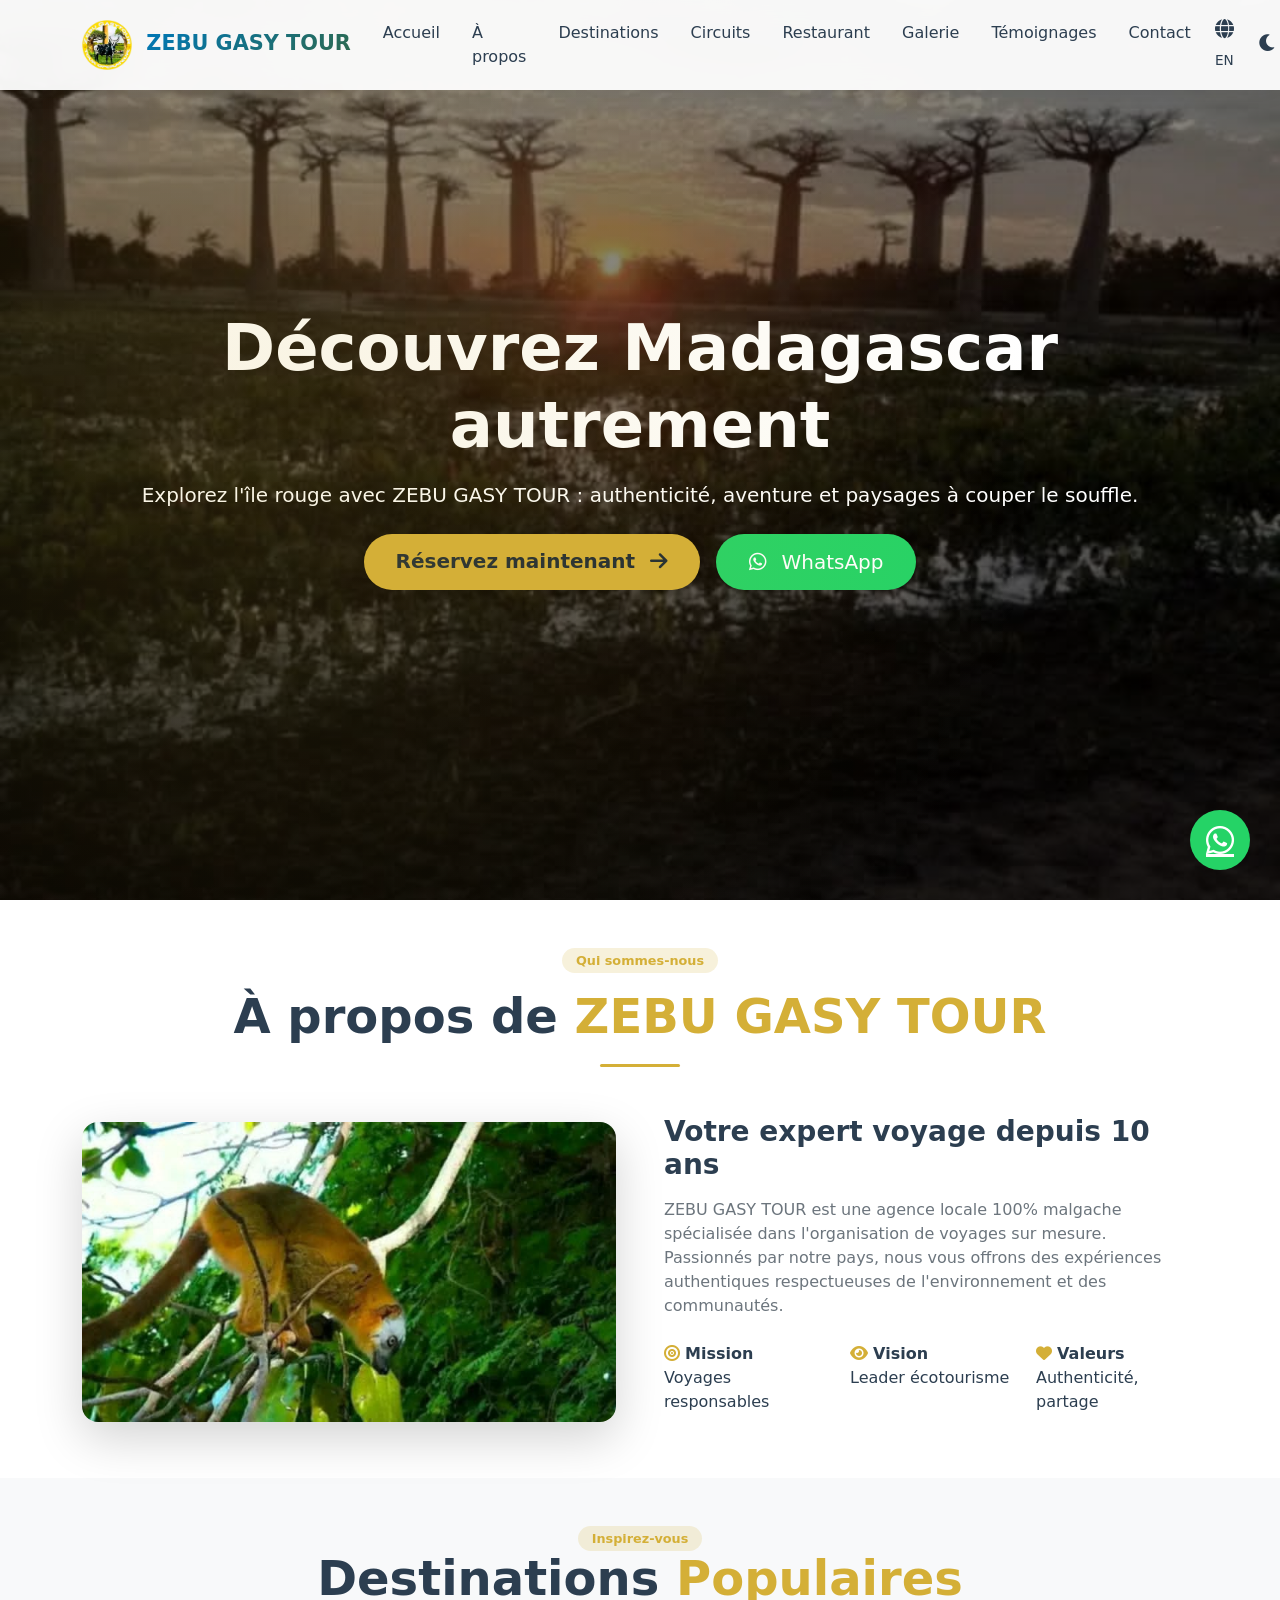
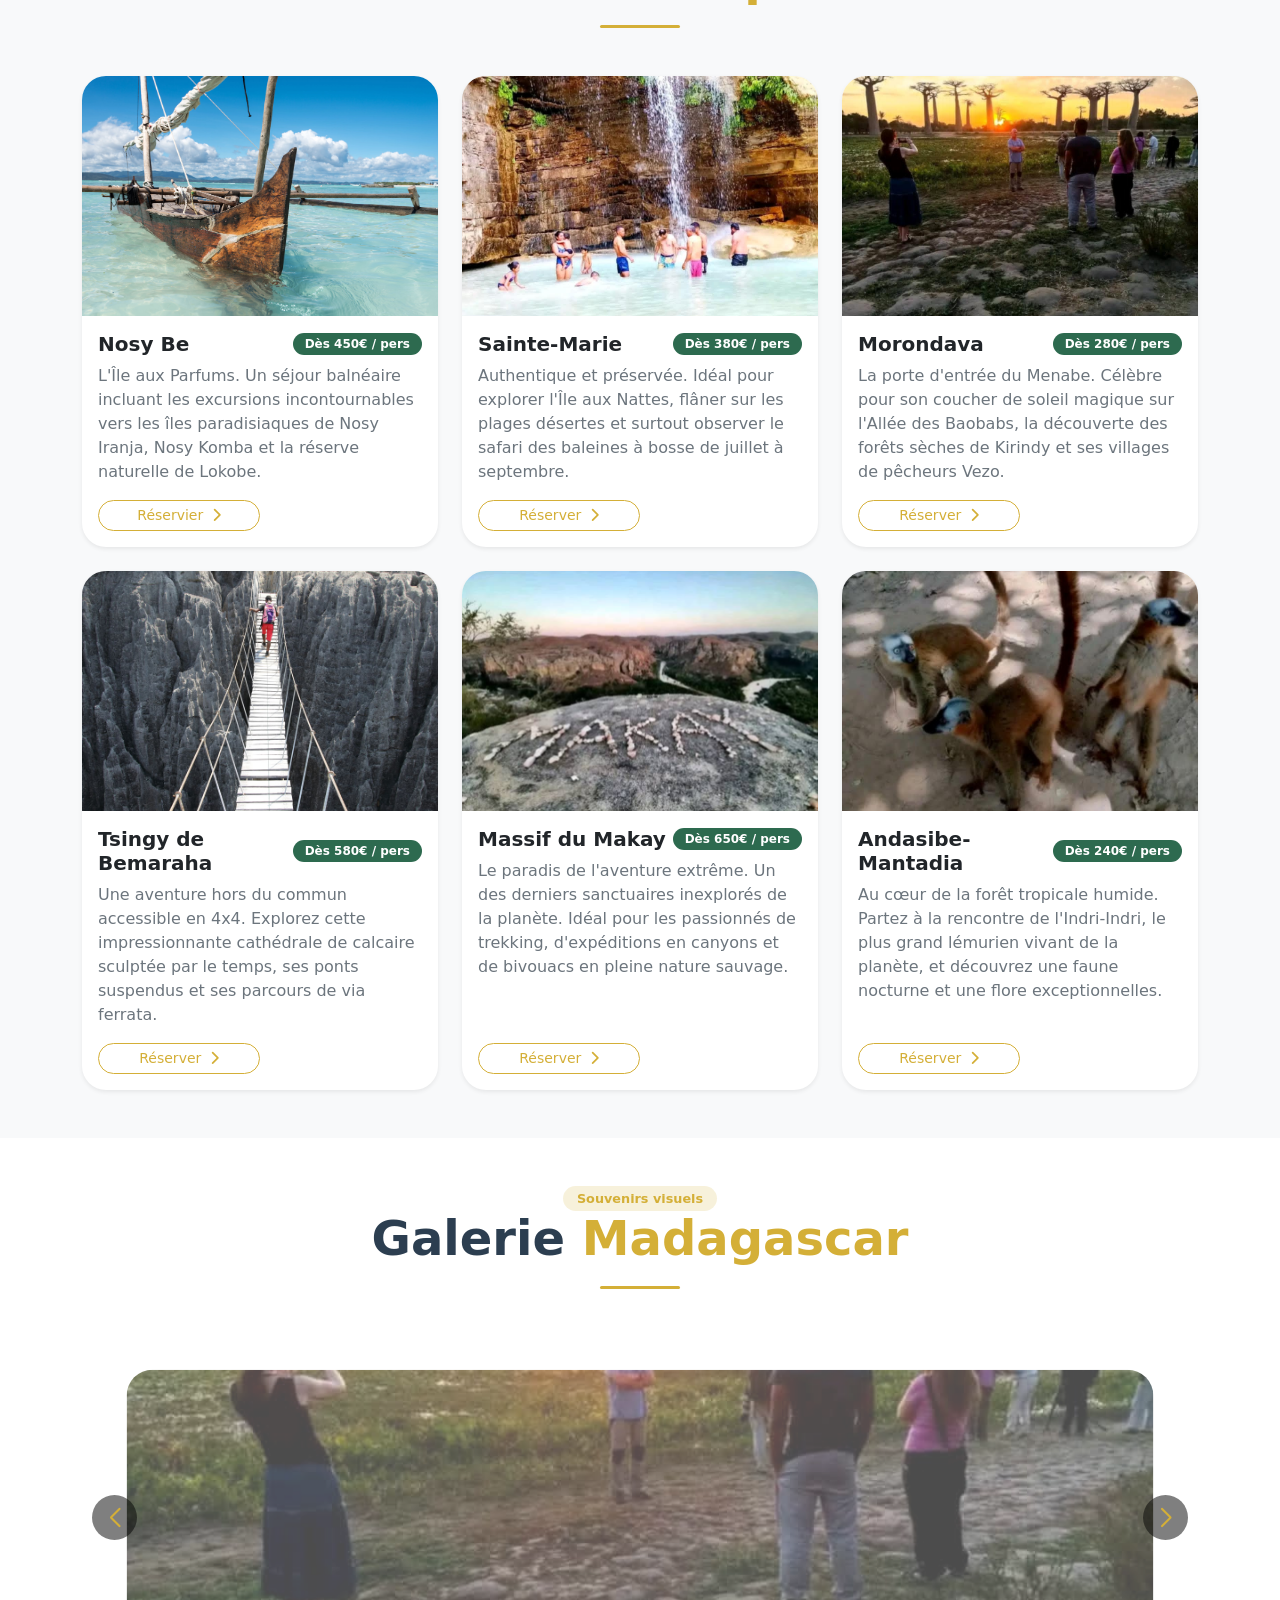
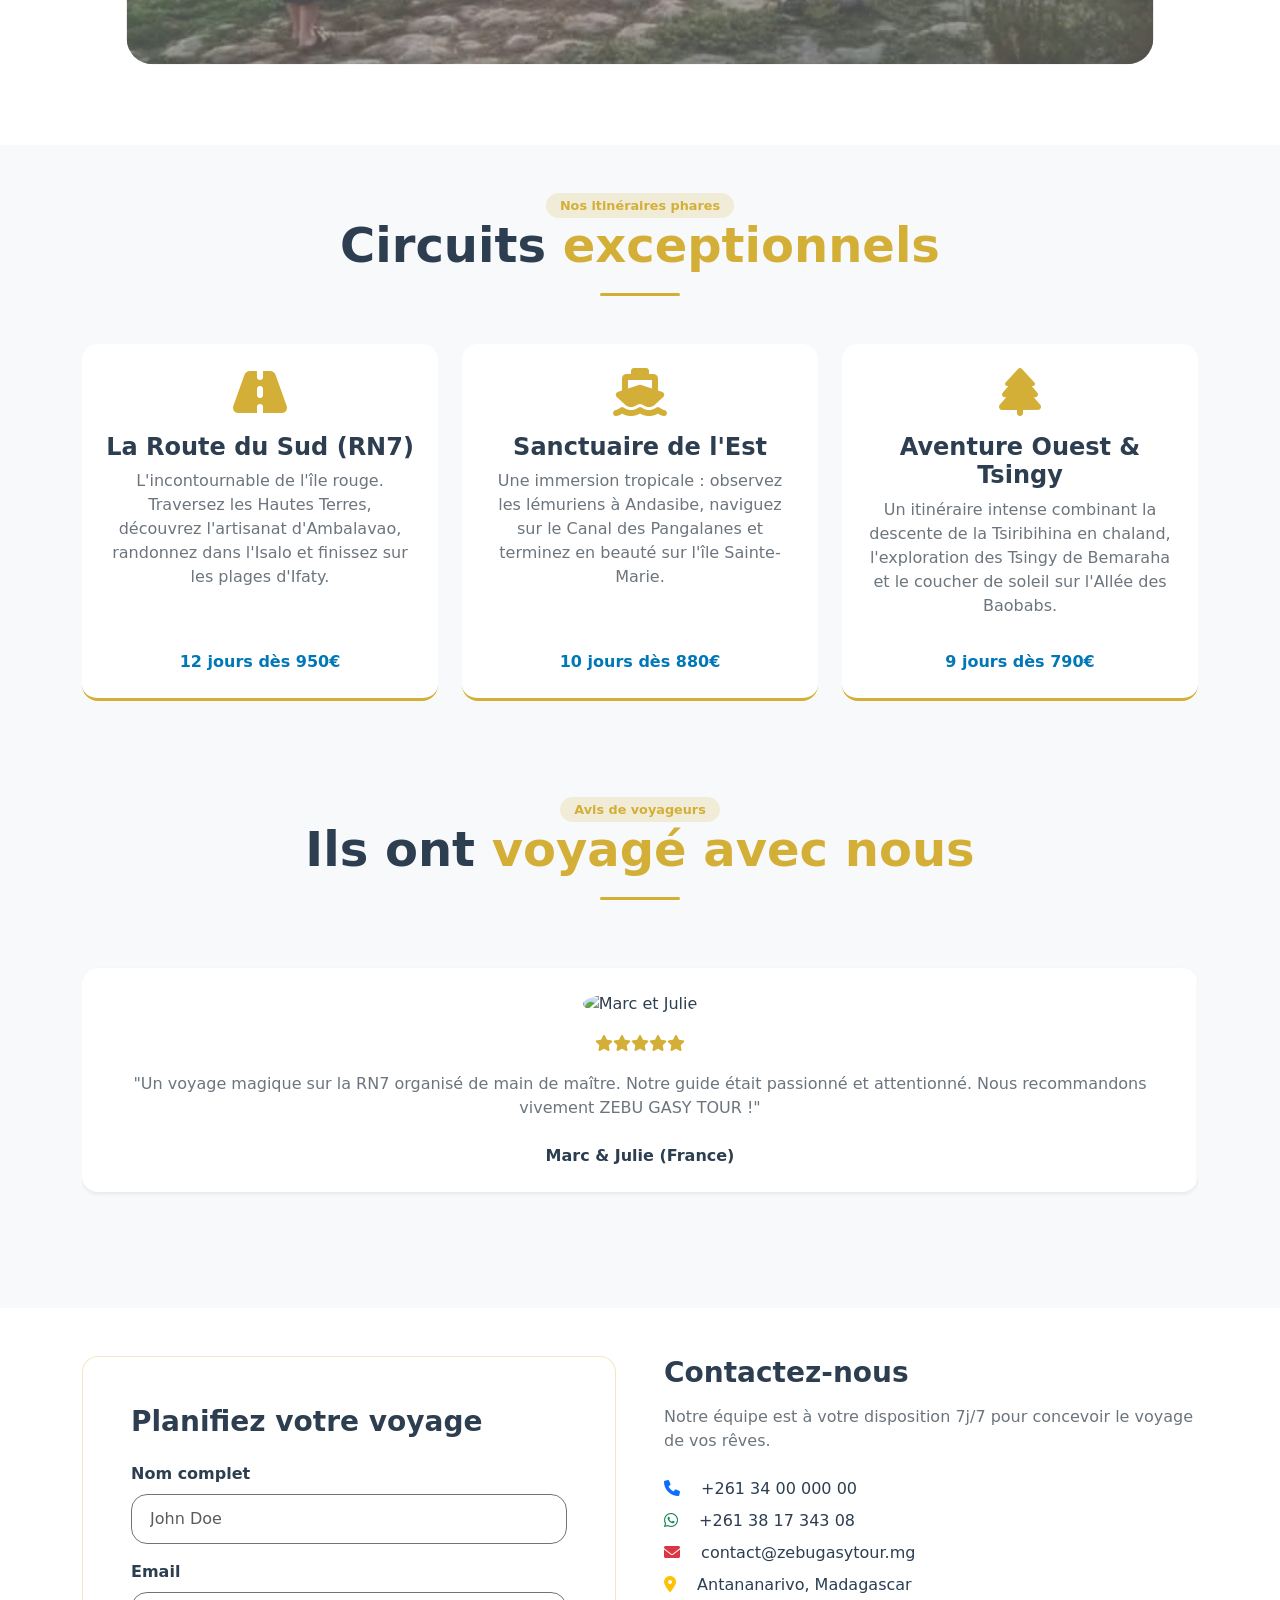
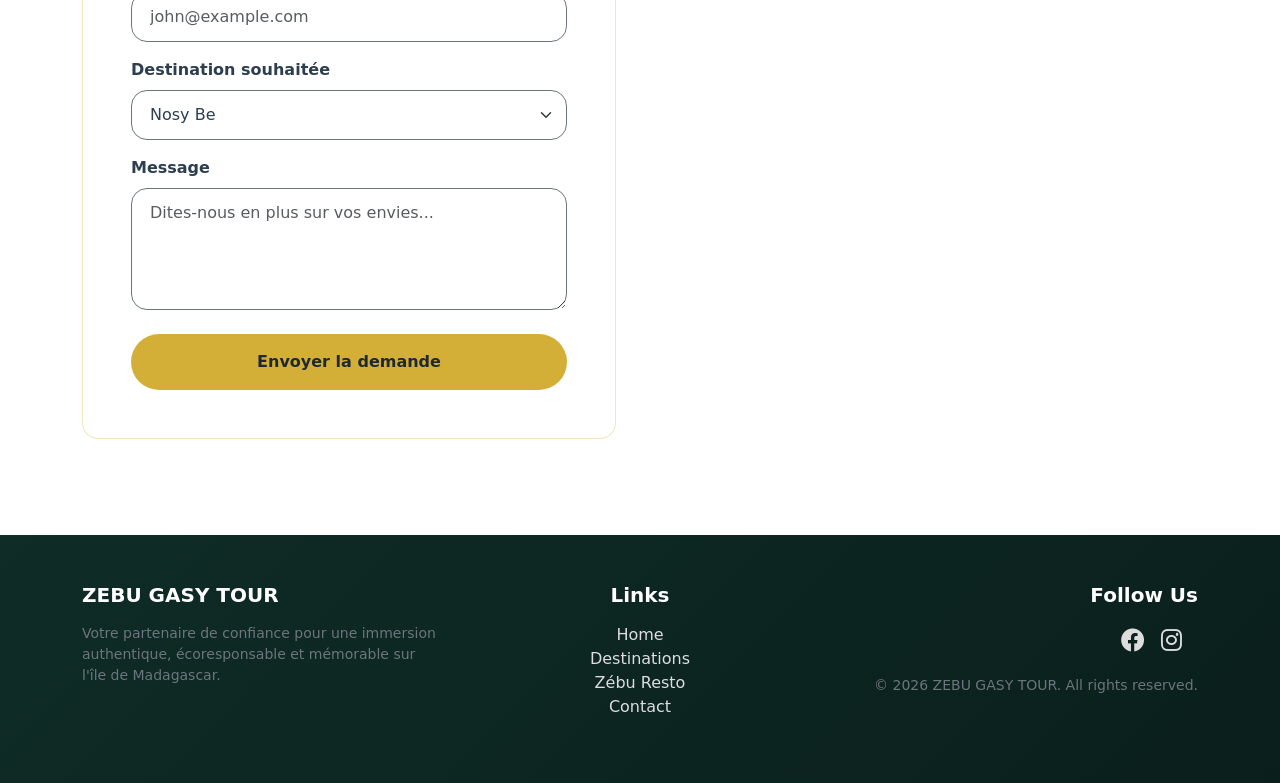
==== commit 8ddbe47f: "mise aà jour du zebu gasy tour" ====
--- a/index.html
+++ b/index.html
@@ -242,7 +242,7 @@
       align-items: center;
       justify-content: center;
       color: white;
-      box-shadow: 0 6px 18 rgba(0,0,0,0.2);
+      box-shadow: 0 6px 18px rgba(0,0,0,0.2);
       z-index: 1000;
       transition: all 0.3s;
       animation: waPulse 2s infinite;
@@ -281,6 +281,8 @@
         <li class="nav-item"><a class="nav-link" href="#a-propos"><span class="lang-fr">À propos</span><span class="lang-en">About</span></a></li>
         <li class="nav-item"><a class="nav-link" href="#destinations"><span class="lang-fr">Destinations</span><span class="lang-en">Destinations</span></a></li>
         <li class="nav-item"><a class="nav-link" href="#circuits"><span class="lang-fr">Circuits</span><span class="lang-en">Tours</span></a></li>
+        <!-- AJOUT : Onglet Restaurant d'Ambalavao -->
+        <li class="nav-item"><a class="nav-link" href="restaurant.html"><span class="lang-fr">Restaurant</span><span class="lang-en">Restaurant</span></a></li>
         <li class="nav-item"><a class="nav-link" href="#galerie"><span class="lang-fr">Galerie</span><span class="lang-en">Gallery</span></a></li>
         <li class="nav-item"><a class="nav-link" href="#temoignages"><span class="lang-fr">Témoignages</span><span class="lang-en">Reviews</span></a></li>
         <li class="nav-item"><a class="nav-link" href="#reservation"><span class="lang-fr">Contact</span><span class="lang-en">Contact</span></a></li>
@@ -288,11 +290,9 @@
       
       <!-- Actions : Langues & Mode Sombre -->
       <div class="d-flex align-items-center gap-2 me-3">
-        <!-- Bouton Traduction -->
         <button class="lang-toggle-btn" id="langToggle" title="Changer de langue">
           <i class="fas fa-globe"></i> <span style="font-size: 0.85rem;" id="langLabel">EN</span>
         </button>
-        <!-- Bouton Dark/Light Mode -->
         <button class="theme-toggle-btn" id="themeToggle" title="Changer de mode">
           <i class="fas fa-moon" id="themeIcon"></i>
         </button>
@@ -381,7 +381,7 @@
             </div>
           </div>
           <div class="p-3 pt-0">
-            <a href="#reservation" class="btn btn-outline-gold btn-sm w-50"><span class="lang-fr">Réserver</span><span class="lang-en">Book</span> <i class="fas fa-chevron-right ms-1"></i></a>
+            <a href="#reservation" class="btn btn-outline-gold btn-sm w-50"><span class="lang-fr">Réservier</span><span class="lang-en">Book</span> <i class="fas fa-chevron-right ms-1"></i></a>
           </div>
         </div>
       </div>
@@ -585,11 +585,11 @@
                 <i class="fas fa-star" style="color:var(--gold)"></i><i class="fas fa-star" style="color:var(--gold)"></i><i class="fas fa-star" style="color:var(--gold)"></i><i class="fas fa-star" style="color:var(--gold)"></i><i class="fas fa-star" style="color:var(--gold)"></i>
               </div>
               <p class="mt-3 text-muted">
-                <span class="lang-fr">"Un voyage magique organisé par l'équipe ! L'observation des baleines à Sainte-Marie restera gravée dans nos mémoires. Mora mora !"</span>
-                <span class="lang-en">"A magical journey organized by the team! Whale watching in Sainte-Marie will stay in our hearts forever. Mora mora!"</span>
+                <span class="lang-fr">"Un voyage magique sur la RN7 organisé de main de maître. Notre guide était passionné et attentionné. Nous recommandons vivement ZEBU GASY TOUR !"</span>
+                <span class="lang-en">"A magical trip on the RN7 perfectly organized. Our guide was passionate and caring. We highly recommend ZEBU GASY TOUR!"</span>
               </p>
             </div>
-            <h6 class="fw-bold mt-3 mb-0">Marc & Julie (France)</h6>
+            <div class="fw-bold mt-2">Marc &amp; Julie (France)</div>
           </div>
         </div>
 
@@ -597,33 +597,16 @@
         <div class="swiper-slide">
           <div class="testimonial-card p-4 bg-white rounded-4 shadow-sm text-center h-100 d-flex flex-column justify-content-between">
             <div>
-              <img src="https://images.unsplash.com/photo-1507003211169-0a1dd7228f2d?auto=format&fit=crop&w=150&h=150&q=80" class="rounded-circle mb-3 object-fit-cover" width="80" height="80" alt="Lucas">
+              <img src="https://images.unsplash.com/photo-1507003211169-0a1dd7228f2d?auto=format&fit=crop&w=150&h=150&q=80" class="rounded-circle mb-3 object-fit-cover" width="80" height="80" alt="Sarah">
               <div class="mb-2">
                 <i class="fas fa-star" style="color:var(--gold)"></i><i class="fas fa-star" style="color:var(--gold)"></i><i class="fas fa-star" style="color:var(--gold)"></i><i class="fas fa-star" style="color:var(--gold)"></i><i class="fas fa-star" style="color:var(--gold)"></i>
               </div>
               <p class="mt-3 text-muted">
-                <span class="lang-fr">"Incroyable road-trip le long de la RN7 avec un chauffeur-guide exceptionnel et très prudent. L'organisation logistique de Zébu Gasy Tour est irréprochable !"</span>
-                <span class="lang-en">"Amazing road trip along the RN7 with an outstanding and safe driver-guide. The overall logisitic was flawless!"</span>
+                <span class="lang-fr">"L'aventure des Tsingy et des Baobabs restera gravée dans nos mémoires. Une logistique impeccable et des chauffeurs au top de la sécurité."</span>
+                <span class="lang-en">"The Tsingy and Baobabs adventure will forever be etched in our memories. Flawless logistics and highly safe drivers."</span>
               </p>
             </div>
-            <h6 class="fw-bold mt-3 mb-0">Lucas R. (Belgique)</h6>
-          </div>
-        </div>
-
-        <!-- Témoignage 3 -->
-        <div class="swiper-slide">
-          <div class="testimonial-card p-4 bg-white rounded-4 shadow-sm text-center h-100 d-flex flex-column justify-content-between">
-            <div>
-              <img src="https://images.unsplash.com/photo-1494790108377-be9c29b29330?auto=format&fit=crop&w=150&h=150&q=80" class="rounded-circle mb-3 object-fit-cover" width="80" height="80" alt="Sophie">
-              <div class="mb-2">
-                <i class="fas fa-star" style="color:var(--gold)"></i><i class="fas fa-star" style="color:var(--gold)"></i><i class="fas fa-star" style="color:var(--gold)"></i><i class="fas fa-star" style="color:var(--gold)"></i><i class="fas fa-star" style="color:var(--gold)"></i>
-              </div>
-              <p class="mt-3 text-muted">
-                <span class="lang-fr">"L'aventure avec un grand A. La piste en 4x4 vers les Tsingy de Bemaraha était intense, mais le spectacle à l'arrivée en valait tellement la peine."</span>
-                <span class="lang-en">"Adventure with a capital A. The 4x4 dirt track to Tsingy was rough, but the final view was completely worth it."</span>
-              </p>
-            </div>
-            <h6 class="fw-bold mt-3 mb-0">Sophie & Laurent Favre (Suisse)</h6>
+            <div class="fw-bold mt-2">Sarah &amp; David (UK)</div>
           </div>
         </div>
 
@@ -633,168 +616,164 @@
   </div>
 </section>
 
-<!-- FORMULAIRE DE RÉSERVATION -->
+<!-- SECTION RESERVATION & CONTACT -->
 <section id="reservation" class="py-5">
   <div class="container">
-    <div class="text-center mb-5" data-aos="fade-up">
-      <h2 class="fw-bold"><span class="lang-fr">Réservez votre</span><span class="lang-en">Book Your</span> <span class="highlight"><span class="lang-fr">aventure</span><span class="lang-en">Adventure</span></span></h2>
-      <div class="divider"></div>
-    </div>
     <div class="row g-5">
+      <!-- Formulaire -->
       <div class="col-lg-6" data-aos="fade-right">
-        <form id="bookingForm" class="glass-form p-4 rounded-4 shadow">
-          <h4 class="mb-4 fw-bold"><span class="lang-fr">Demande de devis</span><span class="lang-en">Get a Free Quote</span></h4>
-          <div class="row">
-            <div class="col-md-6 mb-3"><input type="text" id="name" class="form-control" placeholder="Nom complet / Full name" required></div>
-            <div class="col-md-6 mb-3"><input type="email" id="email" class="form-control" placeholder="Email" required></div>
-            <div class="col-md-6 mb-3"><input type="tel" id="phone" class="form-control" placeholder="Téléphone / Phone" required></div>
-            <div class="col-md-6 mb-3">
-              <select id="destination" class="form-select" required>
-                <option value=""><span class="lang-fr">Choisir une destination</span><span class="lang-en">Choose a destination</span></option>
-                <option>Nosy Be</option>
-                <option>Sainte-Marie</option>
-                <option>Morondava</option>
-                <option>Tsingy de Bemaraha</option>
-                <option>Massif du Makay</option>
-                <option>Andasibe</option>
+        <div class="p-4 p-md-5 rounded-4 glass-form">
+          <h3 class="fw-bold mb-4"><span class="lang-fr">Planifiez votre voyage</span><span class="lang-en">Plan Your Trip</span></h3>
+          <form id="contactForm">
+            <div class="mb-3">
+              <label class="form-label fw-semibold"><span class="lang-fr">Nom complet</span><span class="lang-en">Full Name</span></label>
+              <input type="text" class="form-control" required placeholder="John Doe">
+            </div>
+            <div class="mb-3">
+              <label class="form-label fw-semibold">Email</label>
+              <input type="email" class="form-control" required placeholder="john@example.com">
+            </div>
+            <div class="mb-3">
+              <label class="form-label fw-semibold"><span class="lang-fr">Destination souhaitée</span><span class="lang-en">Desired Destination</span></label>
+              <select class="form-select">
+                <option value="nosybe">Nosy Be</option>
+                <option value="saintemarie">Sainte-Marie</option>
+                <option value="rn7">Route du Sud (RN7)</option>
+                <option value="tsingy">Tsingy de Bemaraha</option>
+                <option value="autre">Autre / Projet Sur-mesure</option>
               </select>
             </div>
-            <div class="col-md-6 mb-3"><input type="number" id="persons" class="form-control" placeholder="Nombre de personnes" min="1" value="2" required></div>
-            <div class="col-md-6 mb-3"><input type="date" id="departureDate" class="form-control" required></div>
-            <div class="col-12 mb-3"><textarea id="message" class="form-control" rows="3" placeholder="Votre message / besoins spécifiques (Your message / specific needs)"></textarea></div>
-            <div class="col-12">
-              <button type="submit" id="submitBtn" class="btn btn-gold w-100 py-2 fw-bold">
-                <span class="lang-fr">Envoyer ma demande</span><span class="lang-en">Send Request</span>
-              </button>
-            </div>
-          </div>
-        </form>
-      </div>
-      <div class="col-lg-6" data-aos="fade-left">
-        <div class="map-container h-100 shadow">
-          <iframe src="https://www.google.com/maps/embed?pb=!1m18!1m12!1m3!1d1570.505913227271!2d46.9361598!3d-21.8343851!2m3!1f0!2f0!3f0!3m2!1i1024!2i768!4f13.1!3m3!1m2!1s0x21dd7dff4113d111%3A0x5ce5fbbd8decec69!2sZ%C3%A9bu%20Gasy%20Tour!5e0!3m2!1sfr!2sfr!4v1749744000000!5m2!1sfr!2sfr" width="100%" height="350" style="border:0;" allowfullscreen="" loading="lazy" referrerpolicy="no-referrer-when-downgrade" title="Carte de Zébu Gasy Tour à Ambalavao, Madagascar"></iframe>
+            <div class="mb-4">
+              <label class="form-label fw-semibold">Message</label>
+              <textarea class="form-control" rows="4" placeholder="Dites-nous en plus sur vos envies..."></textarea>
+            </div>
+            <button type="submit" class="btn btn-gold w-100 py-3"><span class="lang-fr">Envoyer la demande</span><span class="lang-en">Submit Request</span></button>
+          </form>
+        </div>
+      </div>
+      <!-- Infos & Map -->
+      <div class="col-lg-6 d-flex flex-column justify-content-between" data-aos="fade-left">
+        <div>
+          <h3 class="fw-bold mb-3"><span class="lang-fr">Contactez-nous</span><span class="lang-en">Get in Touch</span></h3>
+          <p class="text-muted"><span class="lang-fr">Notre équipe est à votre disposition 7j/7 pour concevoir le voyage de vos rêves.</span><span class="lang-en">Our team is available 7 days a week to design your dream vacation.</span></p>
+          <ul class="list-unstyled space-y-3 mt-4">
+            <li class="mb-2"><i class="fas fa-phone text-primary me-3"></i> +261 34 00 000 00</li>
+            <li class="mb-2"><i class="fab fa-whatsapp text-success me-3"></i> +261 38 17 343 08</li>
+            <li class="mb-2"><i class="fas fa-envelope text-danger me-3"></i> contact@zebugasytour.mg</li>
+            <li class="mb-2"><i class="fas fa-map-marker-alt text-warning me-3"></i> Antananarivo, Madagascar</li>
+          </ul>
+        </div>
+        <!-- Intégration Map -->
+        <div class="map-container mt-4">
+          <iframe src="https://www.google.com/maps/embed?pb=!1m18!1m12!1m3!1m10d3790.301328003612!2d47.5255843!3d-18.9136822!2m3!1f0!2f0!3f0!3m2!1i1024!2i768!4f13.1!3m3!1m2!1s0x21f07e0e7a2b6d17%3A0x67399f242503d29c!2sAntananarivo!5e0!3m2!1sfr!2smg!4v1680000000000!5m2!1sfr!2smg" height="230" style="border:0;" allowfullscreen="" loading="lazy"></iframe>
         </div>
       </div>
     </div>
   </div>
 </section>
 
-<!-- FOOTER PROFESSIONNEL -->
-<footer class="footer pt-5 pb-3">
+<!-- FOOTER -->
+<footer class="footer py-5 mt-5">
   <div class="container">
     <div class="row g-4">
-      <div class="col-lg-4">
-        <img src="./Image/logo_zebugasytour-removebg-preview.png" class="footer-logo-img" alt="Logo">
-        <h4 class="fw-bold mt-2">ZEBU GASY TOUR</h4>
-        <p>Agence locale de voyage à Madagascar, circuits sur mesure, évasion et authenticité.</p>
-      </div>
-      <div class="col-lg-3">
-        <h5>Liens rapides</h5>
+      <div class="col-md-4">
+        <h5 class="fw-bold text-white mb-3">ZEBU GASY TOUR</h5>
+        <p class="small text-muted"><span class="lang-fr">Votre partenaire de confiance pour une immersion authentique, écoresponsable et mémorable sur l'île de Madagascar.</span><span class="lang-en">Your trusted partner for an authentic, eco-responsible, and memorable immersion in Madagascar.</span></p>
+      </div>
+      <div class="col-md-4 text-md-center">
+        <h5 class="fw-bold text-white mb-3">Links</h5>
         <ul class="list-unstyled">
-          <li><a href="#hero">Accueil</a></li>
+          <li><a href="#hero">Home</a></li>
           <li><a href="#destinations">Destinations</a></li>
-          <li><a href="#circuits">Circuits</a></li>
-          <li><a href="#reservation">Réservation</a></li>
+          <li><a href="restaurant.html">Zébu Resto</a></li>
+          <li><a href="#reservation">Contact</a></li>
         </ul>
       </div>
-      <div class="col-lg-3">
-        <h5>Coordonnées</h5>
-        <p>
-          <i class="fas fa-map-marker-alt" style="color:var(--gold)"></i> Ambalavao, Madagascar<br>
-          <i class="fas fa-phone-alt" style="color:var(--gold)"></i> +261 38 17 343 08<br>
-          <i class="fab fa-whatsapp" style="color:var(--gold)"></i> +261 38 17 343 08<br>
-          <i class="fas fa-envelope" style="color:var(--gold)"></i> zebugasytour1@gmail.com
-        </p>
-        <p class="mt-2">
-          <a href="https://www.facebook.com/zebugasytour" target="_blank">
-            <i class="fab fa-facebook-f me-2" style="color:var(--gold)"></i>zebugasytour
-          </a>
-        </p>
-      </div>
-      <div class="col-lg-2">
-        <img src="https://flagcdn.com/mg.svg" width="40" class="mb-2" alt="Madagascar flag">
-        <p class="small">Tour Opérateur agréé</p>
-      </div>
-    </div>
-    <hr class="mt-4">
-    <div class="text-center small py-2">&copy; 2026 ZEBU GASY TOUR - Tous droits réservés. Voyagez responsable.</div>
+      <div class="col-md-4 text-md-end">
+        <h5 class="fw-bold text-white mb-3">Follow Us</h5>
+        <div class="d-flex justify-content-md-end gap-3 fs-4">
+          <a href="#"><i class="fab fa-facebook"></i></a>
+          <a href="#"><i class="fab fa-instagram"></i></a>
+          <a href="#"><i class="fab fa-tripadvisor"></i></a>
+        </div>
+        <p class="small text-muted mt-3">© 2026 ZEBU GASY TOUR. All rights reserved.</p>
+      </div>
+    </div>
   </div>
 </footer>
 
-<!-- FLOATING WHATSAPP -->
-<a href="https://wa.me/261381734308?text=Bonjour%20ZEBU%20GASY%20TOUR" class="btn-float-wa" target="_blank">
+<!-- WHATSAPP FLOATING BUTTON -->
+<a href="https://wa.me/261381734308?text=Bonjour%20ZEBU%20GASY%20TOUR" class="btn-float-wa" target="_blank" title="Discuter sur WhatsApp">
   <i class="fab fa-whatsapp fa-2x"></i>
 </a>
 
-<!-- SCRIPTS SCRIPT LOGIQUE INTERNATIONALE ET DARK MODE -->
+<!-- SCRIPTS (AOS, SWIPER, BOOTSTRAP, SCRIPT LOGIQUE) -->
 <script src="https://cdn.jsdelivr.net/npm/bootstrap@5.3.0-alpha1/dist/js/bootstrap.bundle.min.js"></script>
 <script src="https://cdnjs.cloudflare.com/ajax/libs/aos/2.3.4/aos.js"></script>
 <script src="https://cdn.jsdelivr.net/npm/swiper@11/swiper-bundle.min.js"></script>
-
 <script>
-  // Initialisation AOS
+  // Initialisation AOS (Animations au défilement)
   AOS.init({ duration: 800, once: true });
 
-  // Initialisation des Carrousels Swiper (Vérifie tes scripts d'initialisation existants si besoin)
-  const gallerySwiper = new Swiper('.gallery-swiper', {
-    slidesPerView: 1, spaceBetween: 10, centeredSlides: true, loop: true,
+  // Initialisation Swiper Galerie
+  new Swiper('.gallery-swiper', {
+    slidesPerView: 1,
+    spaceBetween: 10,
+    centeredSlides: true,
+    loop: true,
+    autoplay: { delay: 3000, disableOnInteraction: false },
+    pagination: { el: '.swiper-pagination', clickable: true },
     navigation: { nextEl: '.swiper-button-next', prevEl: '.swiper-button-prev' },
+    breakpoints: {
+      640: { slidesPerView: 2, spaceBetween: 20 },
+      1024: { slidesPerView: 3, spaceBetween: 30 }
+    }
+  });
+
+  // Initialisation Swiper Témoignages
+  new Swiper('.testimonial-swiper', {
+    slidesPerView: 1,
+    spaceBetween: 20,
+    loop: true,
+    autoplay: { delay: 4000, disableOnInteraction: false },
     pagination: { el: '.swiper-pagination', clickable: true },
-    breakpoints: { 768: { slidesPerView: 3, spaceBetween: 20 } }
+    breakpoints: {
+      768: { slidesPerView: 2, spaceBetween: 30 }
+    }
   });
 
-  const testimonialSwiper = new Swiper('.testimonial-swiper', {
-    slidesPerView: 1, spaceBetween: 20, loop: true,
-    pagination: { el: '.swiper-pagination', clickable: true },
-    breakpoints: { 768: { slidesPerView: 2 }, 992: { slidesPerView: 3 } }
+  // Gestion du Multilingue (FR / EN)
+  const langToggle = document.getElementById('langToggle');
+  const langLabel = document.getElementById('langLabel');
+  let currentLang = 'fr';
+  
+  langToggle.addEventListener('click', () => {
+    currentLang = currentLang === 'fr' ? 'en' : 'fr';
+    document.documentElement.setAttribute('lang', currentLang);
+    langLabel.textContent = currentLang === 'fr' ? 'EN' : 'FR';
   });
 
-  // ==================== LOGIQUE DARK MODE ====================
+  // Gestion du Light / Dark Mode
   const themeToggle = document.getElementById('themeToggle');
   const themeIcon = document.getElementById('themeIcon');
-
-  // Au chargement de la page, récupérer le thème sauvegardé
-  const currentTheme = localStorage.getItem('theme') || 'light';
-  document.documentElement.setAttribute('data-theme', currentTheme);
-  updateThemeIcon(currentTheme);
-
+  
   themeToggle.addEventListener('click', () => {
-    let theme = document.documentElement.getAttribute('data-theme');
-    let newTheme = (theme === 'dark') ? 'light' : 'dark';
-    
-    document.documentElement.setAttribute('data-theme', newTheme);
-    localStorage.setItem('theme', newTheme);
-    updateThemeIcon(newTheme);
+    const currentTheme = document.documentElement.getAttribute('data-theme');
+    if (currentTheme === 'dark') {
+      document.documentElement.removeAttribute('data-theme');
+      themeIcon.className = 'fas fa-moon';
+    } else {
+      document.documentElement.setAttribute('data-theme', 'dark');
+      themeIcon.className = 'fas fa-sun';
+    }
   });
 
-  function updateThemeIcon(theme) {
-    if (theme === 'dark') {
-      themeIcon.className = 'fas fa-sun'; // Icône soleil pour repasser au clair
-    } else {
-      themeIcon.className = 'fas fa-moon'; // Icône lune pour passer au sombre
-    }
-  }
-
-  // ==================== LOGIQUE TRADUCTION LÉGÈRE ====================
-  const langToggle = document.getElementById('langToggle');
-  const langLabel = document.getElementById('langLabel');
-
-  // Définir la langue par défaut au chargement
-  const currentLang = localStorage.getItem('lang') || 'fr';
-  setLanguage(currentLang);
-
-  langToggle.addEventListener('click', () => {
-    let activeLang = document.documentElement.getAttribute('lang') || 'fr';
-    let newLang = (activeLang === 'fr') ? 'en' : 'fr';
-    setLanguage(newLang);
+  // Soumission factice du formulaire de contact
+  document.getElementById('contactForm').addEventListener('submit', (e) => {
+    e.preventDefault();
+    alert(currentLang === 'fr' ? 'Merci ! Votre demande a bien été envoyée.' : 'Thank you! Your request has been sent successfully.');
+    e.target.reset();
   });
-
-  function setLanguage(lang) {
-    document.documentElement.setAttribute('lang', lang);
-    localStorage.setItem('lang', lang);
-    // Modifier le label du bouton pour indiquer l'alternative
-    langLabel.innerText = (lang === 'fr') ? 'EN' : 'FR';
-  }
 </script>
 </body>
-</html>
+</html>
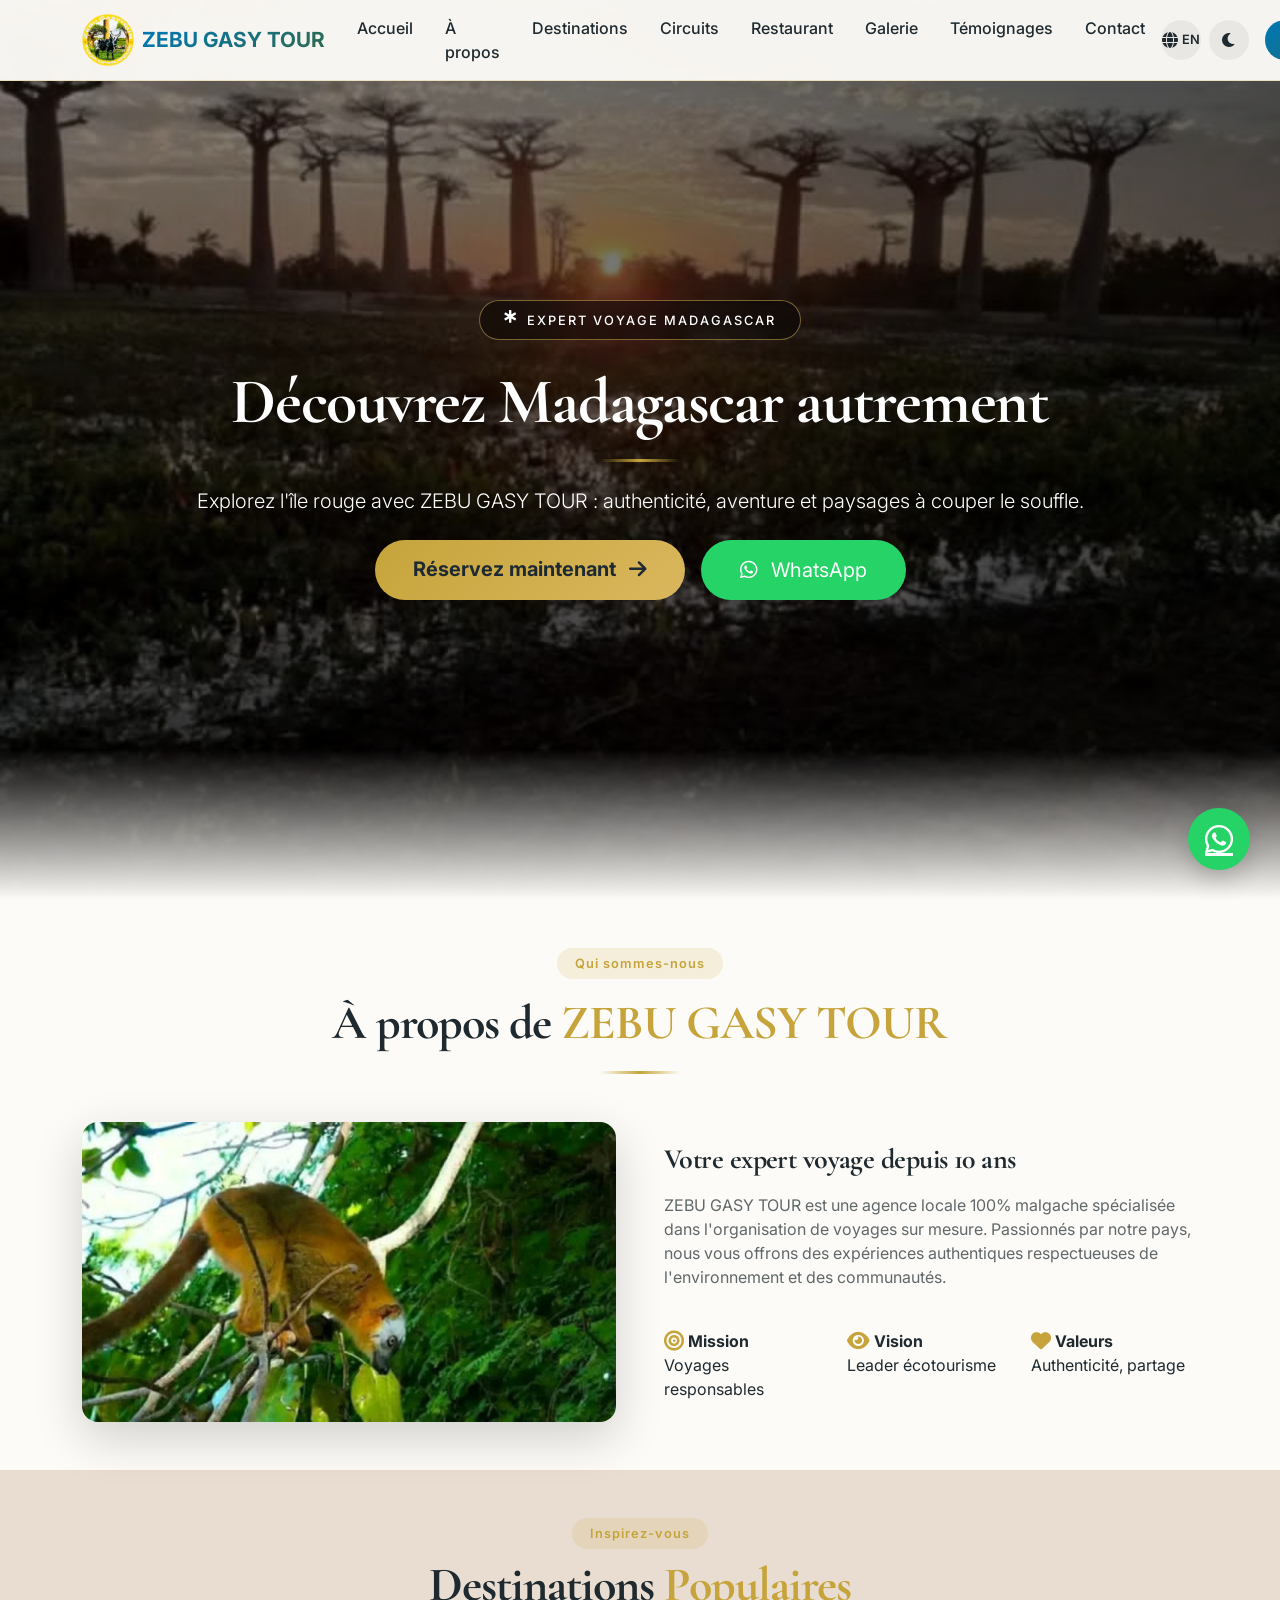
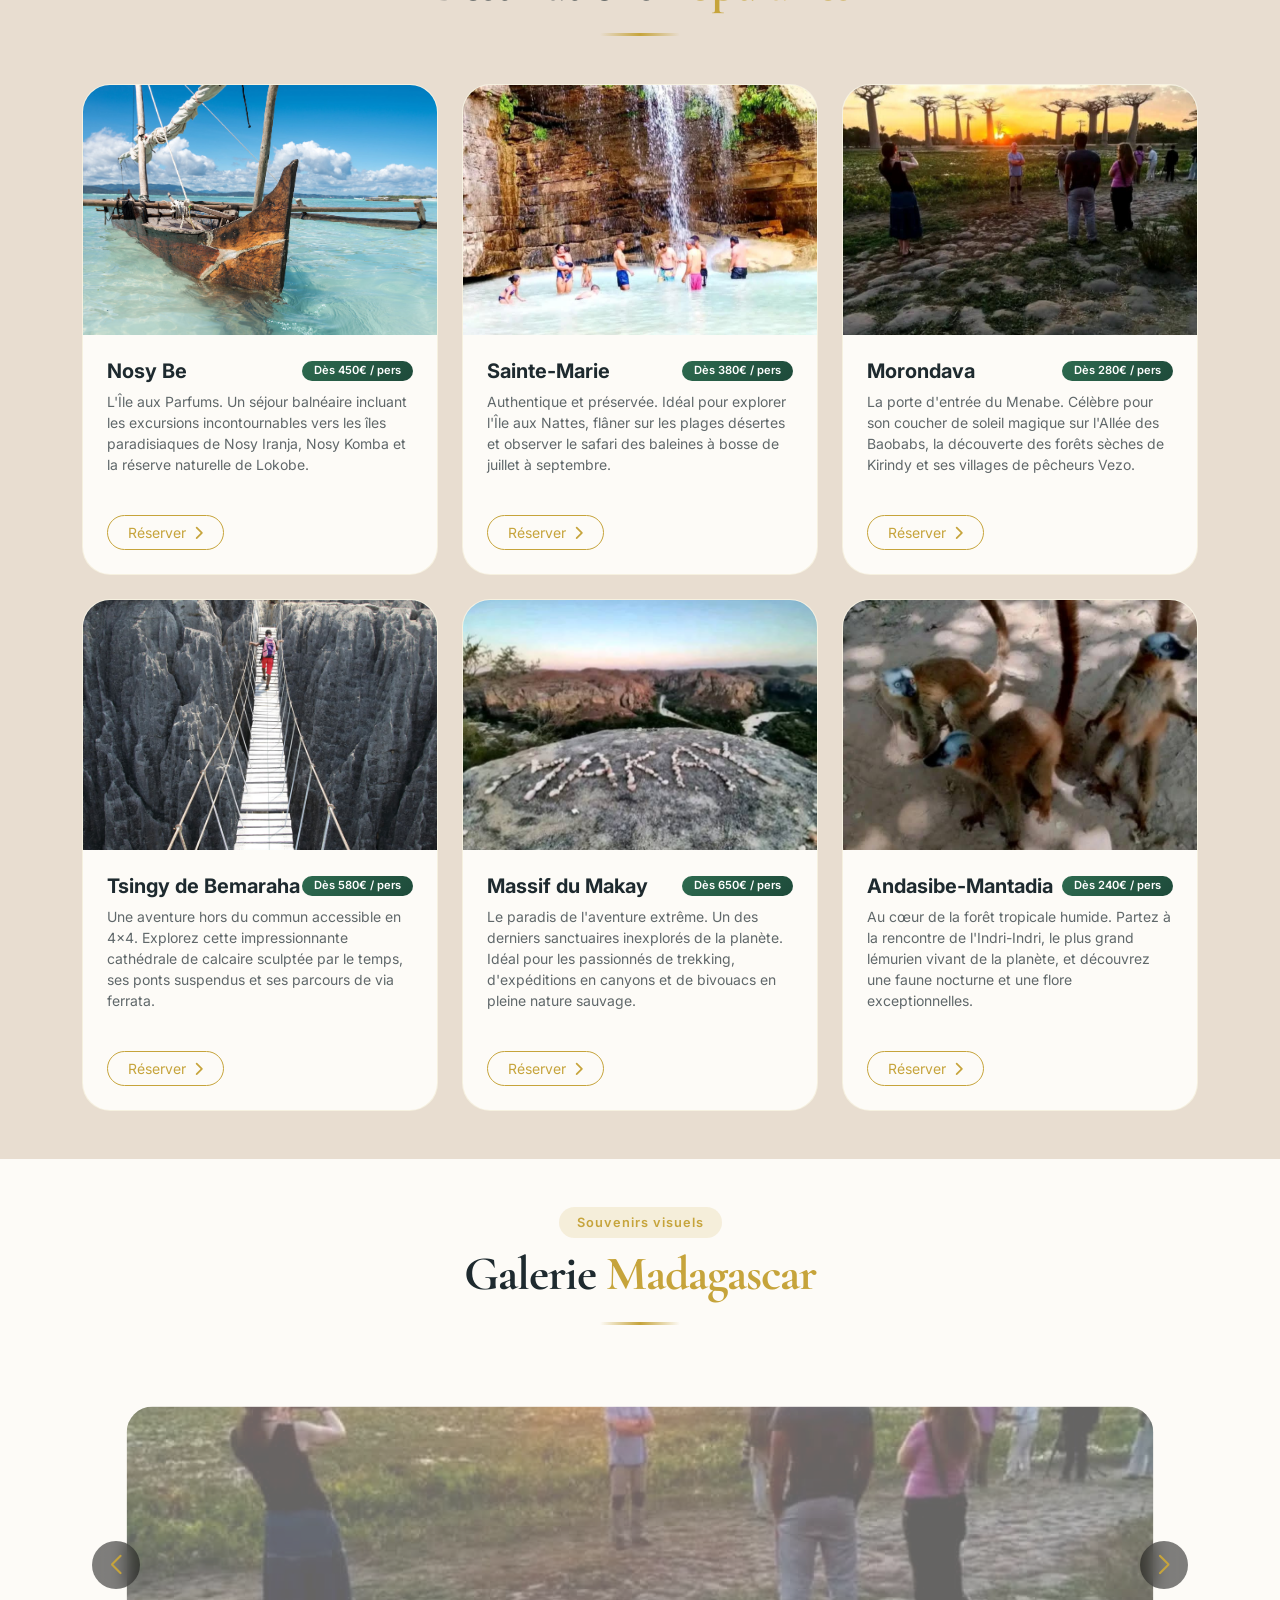
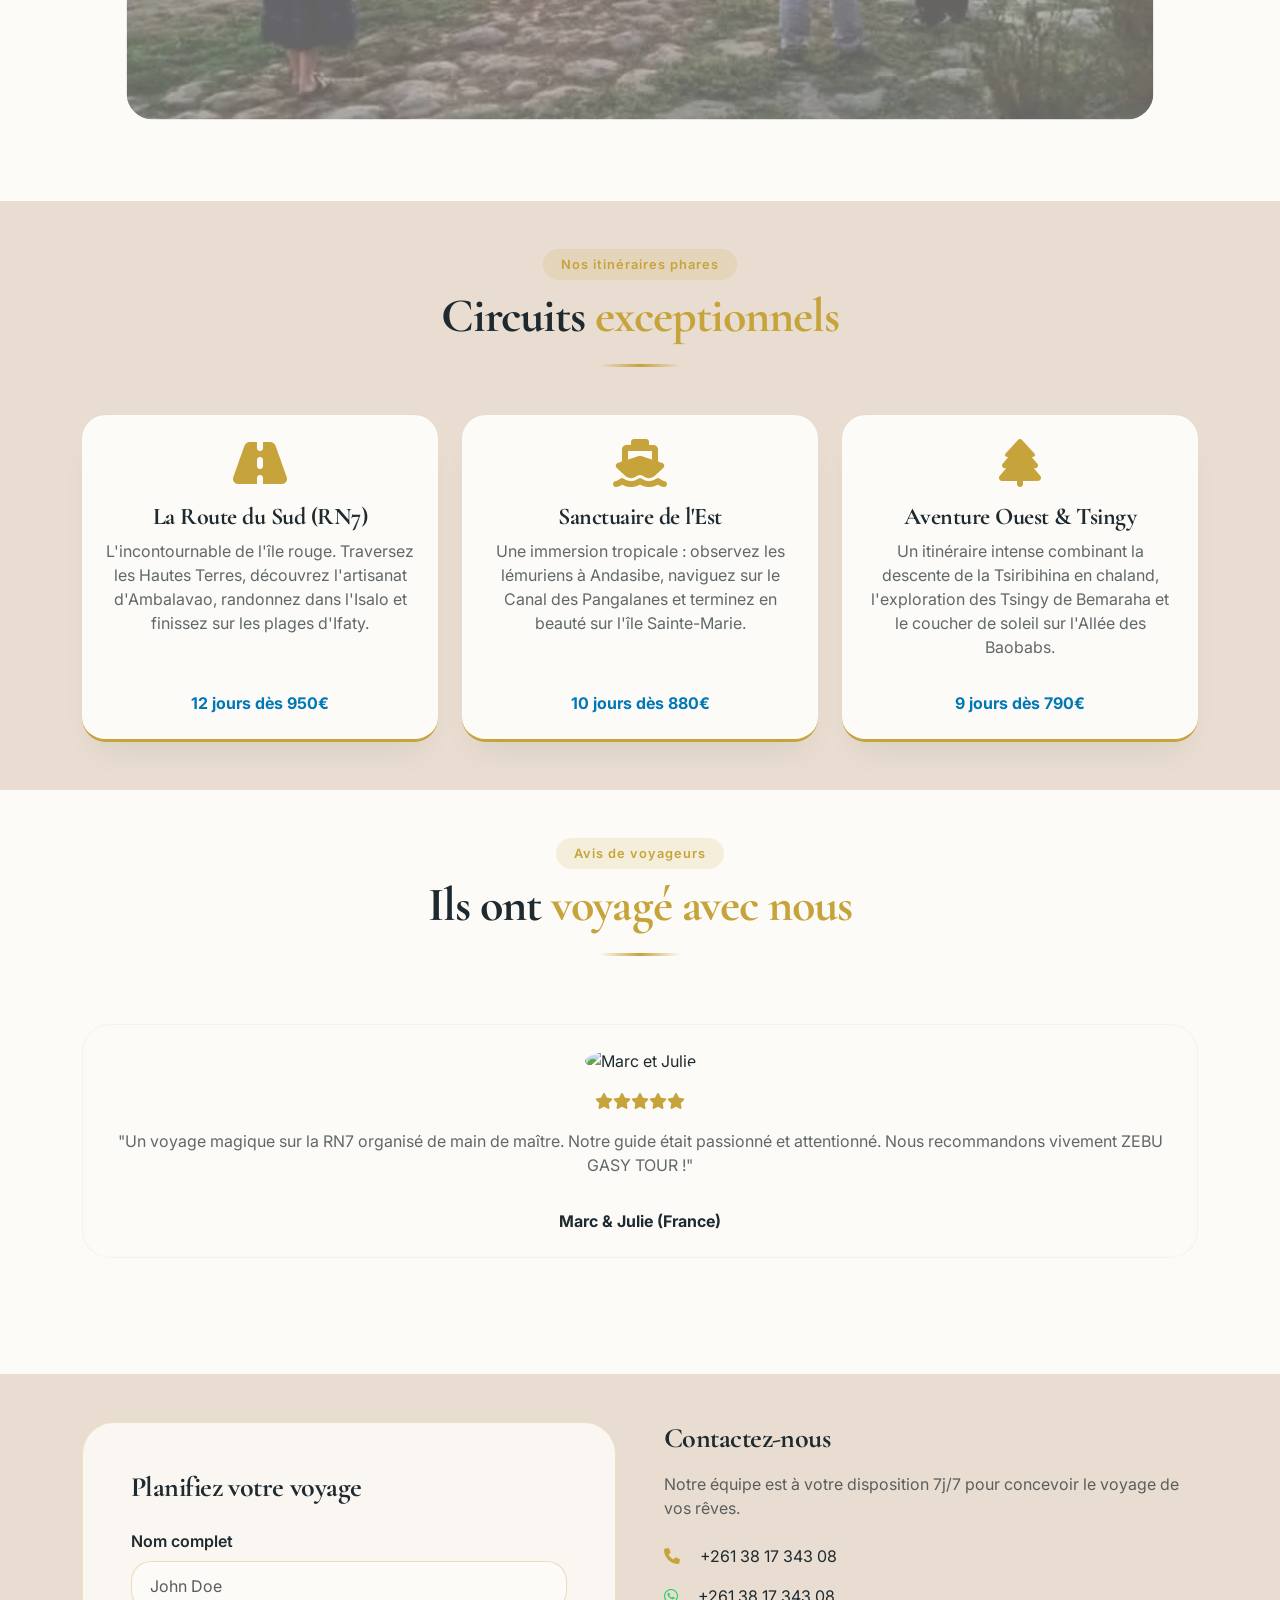
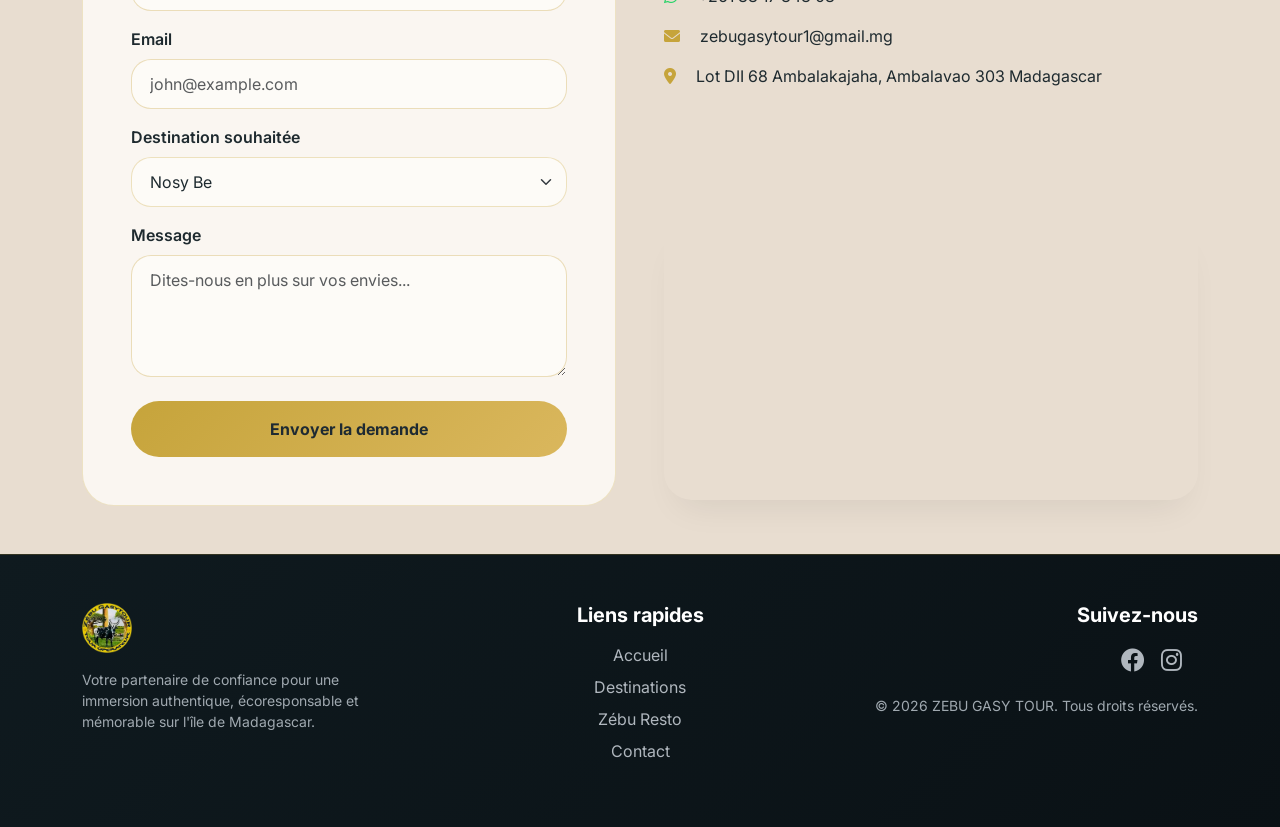
==== commit 88ce56ca: "mja" ====
--- a/index.html
+++ b/index.html
@@ -7,11 +7,14 @@
   <meta name="keywords" content="Madagascar, voyage, tour opérateur, ZEBU GASY TOUR, Nosy Be, Sainte-Marie, Morondava, Tsingy">
   <meta name="author" content="ZEBU GASY TOUR">
   <title>ZEBU GASY TOUR | Agence de voyage Madagascar</title>
-  <!-- Bootstrap 5 CSS + Icons + AOS + Swiper + Font Awesome -->
+  
+  <!-- Bootstrap 5 CSS + Icons + AOS + Swiper + Font Awesome + Google Fonts -->
   <link href="https://cdn.jsdelivr.net/npm/bootstrap@5.3.0-alpha1/dist/css/bootstrap.min.css" rel="stylesheet">
   <link rel="stylesheet" href="https://cdnjs.cloudflare.com/ajax/libs/font-awesome/6.0.0-beta3/css/all.min.css">
   <link rel="stylesheet" href="https://cdnjs.cloudflare.com/ajax/libs/aos/2.3.4/aos.css">
   <link rel="stylesheet" href="https://cdn.jsdelivr.net/npm/swiper@11/swiper-bundle.min.css" />
+  <link href="https://fonts.googleapis.com/css2?family=Inter:opsz,wght@14..32,300;14..32,400;14..32,500;14..32,600;14..32,700;14..32,800&family=Cormorant+Garamond:ital,wght@0,400;0,500;0,600;0,700;1,400&display=swap" rel="stylesheet">
+  
   <style>
     * {
       margin: 0;
@@ -19,69 +22,62 @@
       box-sizing: border-box;
     }
 
-    /* Thème Variables */
+    /* Palette Premium Rafinée */
     :root {
+      --cream: #FDFBF7;
+      --charcoal: #1E2A2F;
+      --gold-muted: #C6A43B;
+      --gold-bright: #DAB75D;
+      --gold-dark: #A17F2A;
       --ocean: #0077B6;
       --tropical: #2D6A4F;
-      --gold: #D4AF37;
-      --white: #FFFFFF;
-      --dark: #1e2a32;
-      --bg-light: #f8f9fa;
-      --text-main: #2c3e50;
-      --text-muted: #6c757d;
-      --card-bg: #FFFFFF;
-      --nav-bg: rgba(255, 255, 255, 0.95);
-      --form-bg: rgba(255, 255, 255, 0.9);
-    }
-
-    /* Variables du mode sombre */
+      --sand: #E8DDD0;
+      --shadow-sm: 0 20px 35px -15px rgba(0,0,0,0.08);
+      --shadow-hover: 0 30px 45px -20px rgba(0,0,0,0.15);
+      --transition: all 0.5s cubic-bezier(0.2, 0.9, 0.4, 1.1);
+    }
+
+    /* Mode sombre */
     [data-theme="dark"] {
-      --white: #121b22;
-      --bg-light: #1a242d;
-      --text-main: #f1f1f1;
-      --text-muted: #a0aec0;
-      --card-bg: #1e2a32;
-      --nav-bg: rgba(18, 27, 34, 0.95);
-      --form-bg: rgba(30, 42, 50, 0.9);
+      --cream: #12181C;
+      --charcoal: #E9ECEF;
+      --sand: #1F2A2F;
+      --shadow-sm: 0 20px 35px -15px rgba(0,0,0,0.3);
     }
 
     body {
-      font-family: 'Poppins', system-ui, -apple-system, 'Segoe UI', Roboto, 'Helvetica Neue', sans-serif;
+      font-family: 'Inter', sans-serif;
+      background-color: var(--cream);
+      color: var(--charcoal);
+      transition: background-color 0.4s ease, color 0.3s;
       overflow-x: hidden;
-      scroll-behavior: smooth;
-      background: var(--white);
-      color: var(--text-main);
-      transition: background 0.3s ease, color 0.3s ease;
-    }
-
-    .bg-light { background-color: var(--bg-light) !important; transition: background 0.3s ease; }
-    .text-muted { color: var(--text-muted) !important; }
-
-    /* Sélecteurs de contrôles de thèmes et langues */
-    .theme-toggle-btn, .lang-toggle-btn {
-      background: none;
-      border: none;
-      color: var(--text-main);
-      font-size: 1.2rem;
-      padding: 8px;
-      cursor: pointer;
-      transition: color 0.2s;
-    }
-    .theme-toggle-btn:hover, .lang-toggle-btn:hover { color: var(--gold); }
-
-    ::-webkit-scrollbar { width: 8px; }
-    ::-webkit-scrollbar-track { background: #f1f1f1; }
-    ::-webkit-scrollbar-thumb { background: var(--gold); border-radius: 6px; }
-
-    /* Glass navbar */
-    .glass-nav {
-      background: var(--nav-bg);
-      backdrop-filter: blur(12px);
-      box-shadow: 0 4px 20px rgba(0,0,0,0.05);
-      transition: all 0.3s;
-    }
-    .logo-img { height: 50px; width: auto; transition: transform 0.3s ease; }
-    .logo-img:hover { transform: scale(1.05) rotate(2deg); }
+    }
+
+    h1, h2, h3, h4, .serif {
+      font-family: 'Cormorant Garamond', serif;
+      font-weight: 600;
+      letter-spacing: -0.02em;
+    }
+
+    .bg-light-custom { background-color: var(--sand) !important; transition: background 0.3s ease; }
+    .text-muted-custom { color: var(--charcoal); opacity: 0.7; }
+
+    /* Navbar Ultra Premium */
+    .navbar-premium {
+      background: rgba(253, 251, 247, 0.96);
+      backdrop-filter: blur(16px);
+      border-bottom: 1px solid rgba(198, 164, 59, 0.25);
+      padding: 0.75rem 0;
+      transition: 0.3s;
+      box-shadow: 0 2px 20px rgba(0,0,0,0.02);
+    }
+    [data-theme="dark"] .navbar-premium {
+      background: rgba(18, 24, 28, 0.96);
+      border-bottom: 1px solid rgba(198, 164, 59, 0.3);
+    }
+
+    .logo-img { height: 52px; width: auto; transition: transform 0.3s ease; }
+    .logo-img:hover { transform: scale(1.05); }
     .logo-text {
       font-size: 1.3rem;
       font-weight: 700;
@@ -90,210 +86,229 @@
       background-clip: text;
       color: transparent;
     }
-    .nav-link { font-weight: 500; color: var(--text-main); margin: 0 0.5rem; transition: 0.2s; }
-    .nav-link:hover { color: var(--gold); }
+    .nav-link { 
+      font-weight: 500; 
+      color: var(--charcoal); 
+      margin: 0 0.5rem; 
+      transition: 0.2s;
+      position: relative;
+    }
+    .nav-link::after {
+      content: '';
+      position: absolute;
+      bottom: -5px;
+      left: 50%;
+      transform: translateX(-50%);
+      width: 0;
+      height: 2px;
+      background: var(--gold-muted);
+      transition: width 0.3s ease;
+    }
+    .nav-link:hover::after { width: 70%; }
+    .nav-link:hover { color: var(--gold-muted); }
+
     .btn-reserve {
-      background: var(--ocean);
+      background: linear-gradient(135deg, var(--ocean), var(--tropical));
       color: white;
-      border-radius: 30px;
-      padding: 6px 22px;
-      transition: all 0.3s ease;
+      border-radius: 50px;
+      padding: 8px 28px;
+      transition: var(--transition);
       border: none;
-    }
-    .btn-reserve:hover { background: var(--tropical); transform: translateY(-3px); box-shadow: 0 8px 20px rgba(0,119,182,0.3); color: white;}
-
-    /* Hero avec animation */
+      font-weight: 600;
+    }
+    .btn-reserve:hover { transform: translateY(-3px); box-shadow: 0 8px 20px rgba(0,119,182,0.3); color: white;}
+
+    /* Hero Cinématique */
     .hero-section {
       min-height: 100vh;
-      background: linear-gradient(rgba(0,0,0,0.45), rgba(0,0,0,0.6)), url('./Image/_H_EXBcf.jpeg');
+      background: linear-gradient(115deg, rgba(0,0,0,0.45) 0%, rgba(0,0,0,0.65) 100%), url('./Image/_H_EXBcf.jpeg');
       background-size: cover;
       background-position: center;
       background-attachment: fixed;
       position: relative;
     }
-    .hero-section::before {
+    .hero-section::after {
       content: '';
       position: absolute;
-      top: 0;
+      bottom: 0;
       left: 0;
-      right: 0;
-      bottom: 0;
-      background: radial-gradient(circle at 20% 50%, rgba(212,175,55,0.15), transparent 70%);
-      animation: pulseGlow 4s ease-in-out infinite;
-    }
-    @keyframes pulseGlow {
-      0%, 100% { opacity: 0.5; }
-      50% { opacity: 1; }
+      width: 100%;
+      height: 150px;
+      background: linear-gradient(to top, var(--cream), transparent);
+      pointer-events: none;
+    }
+    .badge-luxury {
+      background: rgba(0,0,0,0.45);
+      backdrop-filter: blur(8px);
+      padding: 0.6rem 1.5rem;
+      border-radius: 60px;
+      font-size: 0.8rem;
+      letter-spacing: 2px;
+      font-weight: 500;
+      border: 1px solid rgba(218,183,93,0.5);
     }
     .btn-hero {
-      background: var(--gold);
+      background: linear-gradient(135deg, var(--gold-muted), var(--gold-bright));
       color: #1e2a32;
-      font-weight: bold;
-      border-radius: 40px;
-      padding: 12px 32px;
-      transition: all 0.3s;
+      font-weight: 700;
+      border-radius: 50px;
+      padding: 14px 38px;
+      transition: var(--transition);
       border: none;
     }
-    .btn-hero:hover { transform: scale(1.05); background: #c6a130; box-shadow: 0 10px 25px rgba(212,175,55,0.4); }
+    .btn-hero:hover { transform: translateY(-3px); box-shadow: 0 12px 28px rgba(198,164,59,0.4); color: #0A0E10; }
     .btn-wa {
       background: #25D366;
       color: white;
-      border-radius: 40px;
-      padding: 12px 32px;
-      transition: all 0.3s;
-      animation: pulse 2s infinite;
-    }
-    @keyframes pulse {
-      0%, 100% { box-shadow: 0 0 0 0 rgba(37,211,102,0.4); }
-      50% { box-shadow: 0 0 0 12px rgba(37,211,102,0); }
-    }
-    .btn-wa:hover { transform: scale(1.05); background: #128C7E; color: white;}
+      border-radius: 50px;
+      padding: 14px 38px;
+      transition: var(--transition);
+    }
+    .btn-wa:hover { transform: translateY(-3px); background: #128C7E; color: white; box-shadow: 0 8px 25px rgba(37,211,102,0.3);}
 
     .badge-subtle {
-      background: rgba(212,175,55,0.18);
-      color: var(--gold);
-      padding: 5px 14px;
+      background: rgba(198, 164, 59, 0.15);
+      color: var(--gold-muted);
+      padding: 6px 18px;
       border-radius: 40px;
       font-weight: 600;
       font-size: 0.8rem;
-    }
-    .highlight { color: var(--gold); }
-    .divider { width: 80px; height: 3px; background: var(--gold); margin: 18px auto 0; border-radius: 4px; }
-
-    /* Destination cards */
+      letter-spacing: 1px;
+      display: inline-block;
+    }
+    .highlight { color: var(--gold-muted); }
+    .gold-divider { width: 80px; height: 3px; background: linear-gradient(90deg, transparent, var(--gold-muted), transparent); margin: 18px auto 0; border-radius: 4px; }
+
+    /* Destination Cards Premium */
     .destination-card {
-      transition: all 0.4s cubic-bezier(0.2, 0.9, 0.4, 1.1);
+      transition: var(--transition);
+      border-radius: 28px;
+      overflow: hidden;
+      background: var(--cream);
+      border: 1px solid rgba(198, 164, 59, 0.12);
+      cursor: pointer;
+    }
+    .destination-card:hover { transform: translateY(-12px) scale(1.01); box-shadow: var(--shadow-hover); border-color: rgba(198, 164, 59, 0.3); }
+    .destination-card img { transition: transform 0.6s ease; height: 250px; object-fit: cover; width: 100%; }
+    .destination-card:hover img { transform: scale(1.06); }
+    .price-badge { background: linear-gradient(135deg, var(--tropical), #1e4a3a); color: white; border-radius: 30px; font-size: 0.7rem; padding: 4px 12px; font-weight: 600; }
+    .btn-outline-gold { border: 1.5px solid var(--gold-muted); color: var(--gold-muted); border-radius: 40px; background: transparent; padding: 6px 20px; transition: var(--transition); }
+    .btn-outline-gold:hover { background: var(--gold-muted); color: white; transform: translateY(-2px); }
+
+    /* Circuit Cards */
+    .circuit-card {
+      background: var(--cream);
+      transition: var(--transition);
+      border-bottom: 3px solid var(--gold-muted);
       border-radius: 24px;
-      overflow: hidden;
-      background: var(--card-bg);
       cursor: pointer;
-    }
-    .destination-card h5 {
-      display: flex;
-      justify-content: space-between;
-      align-items: center;
-    }
-    .destination-card:hover { transform: translateY(-15px) scale(1.02); box-shadow: 0 35px 45px -20px rgba(0,0,0,0.3); }
-    .destination-card img { transition: transform 0.5s ease; height: 240px; object-fit: cover; }
-    .destination-card:hover img { transform: scale(1.08); }
-    .price-badge { background: var(--tropical); color: white; border-radius: 40px; font-size: 0.75rem; padding: 5px 12px; font-weight: 600; }
-    .btn-outline-gold { border: 1px solid var(--gold); color: var(--gold); border-radius: 40px; background: transparent; }
-    .btn-outline-gold:hover { background: var(--gold); color: white; }
-
-    /* Circuit cards */
-    .circuit-card {
-      background: var(--card-bg);
-      transition: all 0.4s ease;
-      border-bottom: 3px solid var(--gold);
-      cursor: pointer;
-    }
-    .circuit-card:hover { transform: translateY(-10px) scale(1.01); background: linear-gradient(145deg, var(--card-bg), #fef9e6); box-shadow: 0 20px 35px -15px rgba(0,0,0,0.2); }
+      box-shadow: var(--shadow-sm);
+    }
+    .circuit-card:hover { transform: translateY(-10px); box-shadow: var(--shadow-hover); }
     .circuit-card i { transition: transform 0.3s ease; }
-    .circuit-card:hover i { transform: scale(1.1) rotate(5deg); }
-
-    /* Swiper Gallery */
+    .circuit-card:hover i { transform: scale(1.1); }
+
+    /* Swiper Gallery Premium */
     .gallery-swiper { width: 100%; padding: 20px 0; }
-    .gallery-swiper .swiper-slide { transition: all 0.4s; opacity: 0.7; transform: scale(0.92); }
+    .gallery-swiper .swiper-slide { transition: all 0.4s; opacity: 0.6; transform: scale(0.92); }
     .gallery-swiper .swiper-slide-active { opacity: 1; transform: scale(1); }
-    .gallery-swiper .swiper-slide img { width: 100%; height: 320px; object-fit: cover; border-radius: 28px; transition: all 0.4s; }
+    .gallery-swiper .swiper-slide img { width: 100%; height: 340px; object-fit: cover; border-radius: 28px; transition: all 0.4s; }
     .gallery-swiper .swiper-slide:hover img { transform: scale(1.02); box-shadow: 0 20px 35px rgba(0,0,0,0.2); }
-    .swiper-button-next, .swiper-button-prev { color: var(--gold); background: rgba(0,0,0,0.5); border-radius: 50%; width: 45px; height: 45px; transition: all 0.3s; }
+    .swiper-button-next, .swiper-button-prev { color: var(--gold-muted); background: rgba(0,0,0,0.5); backdrop-filter: blur(8px); border-radius: 50%; width: 48px; height: 48px; transition: all 0.3s; }
     .swiper-button-next::after, .swiper-button-prev::after { font-size: 1.2rem; font-weight: bold; }
-    .swiper-button-next:hover, .swiper-button-prev:hover { background: var(--gold); color: white; transform: scale(1.1); }
+    .swiper-button-next:hover, .swiper-button-prev:hover { background: var(--gold-muted); color: white; transform: scale(1.1); }
 
     /* Testimonials */
     .testimonial-swiper { width: 100%; padding: 20px 0; }
-    .testimonial-card { background: var(--card-bg) !important; transition: all 0.3s ease; cursor: pointer; }
-    .testimonial-card:hover { transform: translateY(-8px); box-shadow: 0 20px 30px -12px rgba(0,0,0,0.15); }
-
-    /* Glass form */
+    .testimonial-card { background: var(--cream) !important; transition: var(--transition); cursor: pointer; border-radius: 28px; border: 1px solid rgba(198,164,59,0.1); }
+    .testimonial-card:hover { transform: translateY(-8px); box-shadow: var(--shadow-hover); }
+
+    /* Form Glass Premium */
     .glass-form {
-      background: var(--form-bg);
+      background: rgba(253, 251, 247, 0.85);
       backdrop-filter: blur(12px);
-      border: 1px solid rgba(212,175,55,0.3);
-      transition: all 0.3s;
-    }
-    .glass-form:hover { box-shadow: 0 20px 35px -15px rgba(0,0,0,0.2); border-color: var(--gold); }
-    .form-control, .form-select { background-color: var(--card-bg); color: var(--text-main); transition: all 0.3s; border-radius: 16px; padding: 12px 18px; border: 1px solid var(--text-muted); }
-    .form-control:focus, .form-select:focus { background-color: var(--card-bg); color: var(--text-main); border-color: var(--gold); box-shadow: 0 0 0 3px rgba(212,175,55,0.2); transform: translateY(-2px); }
-    .btn-gold { background: var(--gold); color: #1e2a32; font-weight: 700; border-radius: 40px; transition: all 0.3s; border: none; }
-    .btn-gold:hover { transform: translateY(-3px); box-shadow: 0 10px 20px rgba(212,175,55,0.3); }
-    .btn-gold:disabled { opacity: 0.6; transform: none; }
-
-    .map-container iframe { width: 100%; border-radius: 24px; }
-
-    /* Footer */
-    .footer { background: linear-gradient(135deg, #0f2c27, #0a1f1b); color: #eef2f3; }
-    .footer a { color: #ddd; text-decoration: none; transition: 0.2s; }
-    .footer a:hover { color: var(--gold); }
-    .footer-logo-img { height: 55px; transition: transform 0.3s; }
-    .footer-logo-img:hover { transform: rotate(5deg) scale(1.05); }
-
-    /* WhatsApp flottant */
+      border: 1px solid rgba(198, 164, 59, 0.25);
+      transition: var(--transition);
+      border-radius: 32px;
+    }
+    [data-theme="dark"] .glass-form { background: rgba(30, 42, 50, 0.85); }
+    .glass-form:hover { box-shadow: var(--shadow-hover); border-color: var(--gold-muted); }
+    .form-control, .form-select { background-color: var(--cream); color: var(--charcoal); transition: all 0.3s; border-radius: 20px; padding: 12px 18px; border: 1px solid rgba(198,164,59,0.3); }
+    .form-control:focus, .form-select:focus { border-color: var(--gold-muted); box-shadow: 0 0 0 4px rgba(198,164,59,0.2); transform: translateY(-2px); }
+    .btn-gold { background: linear-gradient(135deg, var(--gold-muted), var(--gold-bright)); color: #1e2a32; font-weight: 700; border-radius: 50px; transition: var(--transition); border: none; padding: 14px; }
+    .btn-gold:hover { transform: translateY(-3px); box-shadow: 0 10px 25px rgba(198,164,59,0.4); }
+
+    .map-container iframe { width: 100%; border-radius: 28px; height: 280px; border: none; box-shadow: var(--shadow-sm); }
+
+    /* Footer Premium */
+    .footer-premium { background: linear-gradient(135deg, #0F1A1F, #0A1115); color: #A0A9B0; border-top: 1px solid rgba(198,164,59,0.2); }
+    .footer-premium a { color: #B0B7BE; text-decoration: none; transition: 0.2s; }
+    .footer-premium a:hover { color: var(--gold-muted); transform: translateX(3px); display: inline-block; }
+
+    /* WhatsApp Flottant */
     .btn-float-wa {
       position: fixed;
       bottom: 30px;
       right: 30px;
       background: #25D366;
-      width: 60px;
-      height: 60px;
+      width: 62px;
+      height: 62px;
       border-radius: 50%;
       display: flex;
       align-items: center;
       justify-content: center;
       color: white;
-      box-shadow: 0 6px 18px rgba(0,0,0,0.2);
+      box-shadow: 0 8px 25px rgba(0,0,0,0.2);
       z-index: 1000;
-      transition: all 0.3s;
+      transition: var(--transition);
       animation: waPulse 2s infinite;
     }
     @keyframes waPulse {
-      0%, 100% { box-shadow: 0 6px 18px rgba(37,211,102,0.3); transform: scale(1); }
-      50% { box-shadow: 0 6px 25px rgba(37,211,102,0.6); transform: scale(1.05); }
+      0%, 100% { box-shadow: 0 8px 20px rgba(37,211,102,0.3); transform: scale(1); }
+      50% { box-shadow: 0 8px 30px rgba(37,211,102,0.6); transform: scale(1.08); }
     }
     .btn-float-wa:hover { transform: scale(1.12); background: #128C7E; color: white; }
 
-    /* Configuration cache pour l'internationalisation */
+    /* Langues */
     [lang="en"] .lang-fr, [lang="fr"] .lang-en { display: none !important; }
 
     @media (max-width: 768px) {
-      .hero-section h1 { font-size: 2rem; }
+      .hero-section h1 { font-size: 2.2rem; }
       .gallery-swiper .swiper-slide img { height: 220px; }
-      .logo-img { height: 40px; }
+      .logo-img { height: 42px; }
+      .btn-hero, .btn-wa { padding: 10px 24px; font-size: 0.9rem; }
     }
   </style>
 </head>
 <body>
 
-<!-- HEADER / NAVBAR FIXE -->
-<nav class="navbar navbar-expand-lg fixed-top glass-nav py-2">
+<!-- NAVBAR PREMIUM -->
+<nav class="navbar navbar-expand-lg fixed-top navbar-premium py-2">
   <div class="container">
-    <a class="navbar-brand" href="#">
+    <a class="navbar-brand d-flex align-items-center" href="#">
       <img src="./Image/logo_zebugasytour-removebg-preview.png" class="logo-img" alt="Logo ZEBU GASY TOUR">
       <span class="logo-text ms-2">ZEBU GASY TOUR</span>
     </a>
-    <button class="navbar-toggler" type="button" data-bs-toggle="collapse" data-bs-target="#navbarMain">
+    <button class="navbar-toggler border-0" type="button" data-bs-toggle="collapse" data-bs-target="#navbarMain">
       <span class="navbar-toggler-icon"></span>
     </button>
     <div class="collapse navbar-collapse" id="navbarMain">
-      <ul class="navbar-nav mx-auto mb-2 mb-lg-0 fw-semibold">
+      <ul class="navbar-nav mx-auto mb-2 mb-lg-0">
         <li class="nav-item"><a class="nav-link" href="#hero"><span class="lang-fr">Accueil</span><span class="lang-en">Home</span></a></li>
         <li class="nav-item"><a class="nav-link" href="#a-propos"><span class="lang-fr">À propos</span><span class="lang-en">About</span></a></li>
         <li class="nav-item"><a class="nav-link" href="#destinations"><span class="lang-fr">Destinations</span><span class="lang-en">Destinations</span></a></li>
         <li class="nav-item"><a class="nav-link" href="#circuits"><span class="lang-fr">Circuits</span><span class="lang-en">Tours</span></a></li>
-        <!-- AJOUT : Onglet Restaurant d'Ambalavao -->
         <li class="nav-item"><a class="nav-link" href="restaurant.html"><span class="lang-fr">Restaurant</span><span class="lang-en">Restaurant</span></a></li>
         <li class="nav-item"><a class="nav-link" href="#galerie"><span class="lang-fr">Galerie</span><span class="lang-en">Gallery</span></a></li>
         <li class="nav-item"><a class="nav-link" href="#temoignages"><span class="lang-fr">Témoignages</span><span class="lang-en">Reviews</span></a></li>
         <li class="nav-item"><a class="nav-link" href="#reservation"><span class="lang-fr">Contact</span><span class="lang-en">Contact</span></a></li>
       </ul>
       
-      <!-- Actions : Langues & Mode Sombre -->
       <div class="d-flex align-items-center gap-2 me-3">
-        <button class="lang-toggle-btn" id="langToggle" title="Changer de langue">
-          <i class="fas fa-globe"></i> <span style="font-size: 0.85rem;" id="langLabel">EN</span>
+        <button class="btn p-0 d-flex align-items-center justify-content-center" id="langToggle" style="color: var(--charcoal); width: 40px; height: 40px; border-radius: 50%; background: rgba(0,0,0,0.05);">
+          <i class="fas fa-globe"></i> <span style="font-size: 0.8rem; font-weight:600; margin-left: 4px;" id="langLabel">EN</span>
         </button>
-        <button class="theme-toggle-btn" id="themeToggle" title="Changer de mode">
+        <button class="btn p-0 d-flex align-items-center justify-content-center" id="themeToggle" style="color: var(--charcoal); width: 40px; height: 40px; border-radius: 50%; background: rgba(0,0,0,0.05);">
           <i class="fas fa-moon" id="themeIcon"></i>
         </button>
       </div>
@@ -307,10 +322,14 @@
 <section id="hero" class="hero-section d-flex align-items-center">
   <div class="container text-center text-white">
     <div data-aos="fade-up" data-aos-duration="1000">
+      <div class="badge-luxury d-inline-flex mb-4">
+        <i class="fas fa-star-of-life me-2"></i> <span class="lang-fr">EXPERT VOYAGE MADAGASCAR</span><span class="lang-en">MADAGASCAR TRAVEL EXPERT</span>
+      </div>
       <h1 class="display-3 fw-bold mb-3">
         <span class="lang-fr">Découvrez Madagascar autrement</span>
         <span class="lang-en">Discover Madagascar Differently</span>
       </h1>
+      <div class="gold-divider mb-4"></div>
       <p class="lead mb-4">
         <span class="lang-fr">Explorez l'île rouge avec ZEBU GASY TOUR : authenticité, aventure et paysages à couper le souffle.</span>
         <span class="lang-en">Explore the Red Island with ZEBU GASY TOUR: authenticity, adventure and breathtaking landscapes.</span>
@@ -332,25 +351,25 @@
     <div class="text-center mb-5" data-aos="fade-up">
       <span class="badge-subtle"><span class="lang-fr">Qui sommes-nous</span><span class="lang-en">Who we are</span></span>
       <h2 class="display-5 fw-bold mt-3"><span class="lang-fr">À propos de</span><span class="lang-en">About</span> <span class="highlight">ZEBU GASY TOUR</span></h2>
-      <div class="divider"></div>
+      <div class="gold-divider"></div>
     </div>
     <div class="row g-5 align-items-center">
       <div class="col-lg-6" data-aos="fade-right">
-        <img src="./Image/xroBvCPK.jpeg" alt="Voyage Madagascar" class="img-fluid rounded-4 shadow-lg">
+        <img src="./Image/xroBvCPK.jpeg" alt="Voyage Madagascar" class="img-fluid rounded-4 shadow-lg" style="width: 100%; object-fit: cover;">
       </div>
       <div class="col-lg-6" data-aos="fade-left">
         <h3 class="fw-bold mb-3">
           <span class="lang-fr">Votre expert voyage depuis 10 ans</span>
           <span class="lang-en">Your travel expert for 10 years</span>
         </h3>
-        <p class="text-muted">
+        <p class="text-muted-custom">
           <span class="lang-fr">ZEBU GASY TOUR est une agence locale 100% malgache spécialisée dans l'organisation de voyages sur mesure. Passionnés par notre pays, nous vous offrons des expériences authentiques respectueuses de l'environnement et des communautés.</span>
           <span class="lang-en">ZEBU GASY TOUR is a 100% Malagasy local agency specializing in tailoring custom trips. Passionate about our country, we offer authentic experiences respectful of the environment and communities.</span>
         </p>
-        <div class="row mt-4">
-          <div class="col-md-4 mb-3"><i class="fas fa-bullseye" style="color:var(--gold)"></i> <strong>Mission</strong><br><span class="lang-fr">Voyages responsables</span><span class="lang-en">Responsible travel</span></div>
-          <div class="col-md-4 mb-3"><i class="fas fa-eye" style="color:var(--gold)"></i> <strong>Vision</strong><br><span class="lang-fr">Leader écotourisme</span><span class="lang-en">Ecotourism leader</span></div>
-          <div class="col-md-4 mb-3"><i class="fas fa-heart" style="color:var(--gold)"></i> <strong>Valeurs</strong><br><span class="lang-fr">Authenticité, partage</span><span class="lang-en">Authenticity, sharing</span></div>
+        <div class="row mt-4 g-3">
+          <div class="col-md-4"><i class="fas fa-bullseye fa-lg" style="color:var(--gold-muted)"></i> <strong><span class="lang-fr">Mission</span><span class="lang-en">Mission</span></strong><br><span class="lang-fr">Voyages responsables</span><span class="lang-en">Responsible travel</span></div>
+          <div class="col-md-4"><i class="fas fa-eye fa-lg" style="color:var(--gold-muted)"></i> <strong><span class="lang-fr">Vision</span><span class="lang-en">Vision</span></strong><br><span class="lang-fr">Leader écotourisme</span><span class="lang-en">Ecotourism leader</span></div>
+          <div class="col-md-4"><i class="fas fa-heart fa-lg" style="color:var(--gold-muted)"></i> <strong><span class="lang-fr">Valeurs</span><span class="lang-en">Values</span></strong><br><span class="lang-fr">Authenticité, partage</span><span class="lang-en">Authenticity, sharing</span></div>
         </div>
       </div>
     </div>
@@ -358,129 +377,122 @@
 </section>
 
 <!-- DESTINATIONS POPULAIRES -->
-<section id="destinations" class="py-5 bg-light">
+<section id="destinations" class="py-5 bg-light-custom">
   <div class="container">
     <div class="text-center mb-5" data-aos="fade-up">
       <span class="badge-subtle"><span class="lang-fr">Inspirez-vous</span><span class="lang-en">Get Inspired</span></span>
-      <h2 class="display-5 fw-bold"><span class="lang-fr">Destinations</span><span class="lang-en">Popular</span> <span class="highlight"><span class="lang-fr">Populaires</span><span class="lang-en">Destinations</span></span></h2>
-      <div class="divider"></div>
+      <h2 class="display-5 fw-bold mt-2"><span class="lang-fr">Destinations</span><span class="lang-en">Popular</span> <span class="highlight"><span class="lang-fr">Populaires</span><span class="lang-en">Destinations</span></span></h2>
+      <div class="gold-divider"></div>
     </div>
     <div class="row g-4">
-      
-      <!-- Destination 1: Nosy Be -->
+      <!-- Nosy Be -->
       <div class="col-lg-4 col-md-6" data-aos="zoom-in" data-aos-delay="100">
-        <div class="card destination-card h-100 border-0 shadow-sm d-flex flex-column justify-content-between">
+        <div class="destination-card h-100 d-flex flex-column justify-content-between">
           <div>
             <img src="./Image/nosy-be.jpeg" class="card-img-top" alt="Nosy Be">
-            <div class="card-body">
-              <h5 class="card-title fw-bold">Nosy Be <span class="badge price-badge"><span class="lang-fr">Dès 450€ / pers</span><span class="lang-en">From 450€ / pers</span></span></h5>
-              <p class="card-text text-muted">
+            <div class="p-4">
+              <h5 class="fw-bold d-flex justify-content-between align-items-center">Nosy Be <span class="badge price-badge"><span class="lang-fr">Dès 450€ / pers</span><span class="lang-en">From 450€ / pers</span></span></h5>
+              <p class="text-muted-custom mt-2 small">
                 <span class="lang-fr">L'Île aux Parfums. Un séjour balnéaire incluant les excursions incontournables vers les îles paradisiaques de Nosy Iranja, Nosy Komba et la réserve naturelle de Lokobe.</span>
                 <span class="lang-en">The Perfume Island. A seaside holiday including essential excursions to the heavenly islands of Nosy Iranja, Nosy Komba and the Lokobe nature reserve.</span>
               </p>
             </div>
           </div>
-          <div class="p-3 pt-0">
-            <a href="#reservation" class="btn btn-outline-gold btn-sm w-50"><span class="lang-fr">Réservier</span><span class="lang-en">Book</span> <i class="fas fa-chevron-right ms-1"></i></a>
-          </div>
-        </div>
-      </div>
-
-      <!-- Destination 2: Sainte-Marie -->
+          <div class="p-4 pt-0">
+            <a href="#reservation" class="btn btn-outline-gold btn-sm"><span class="lang-fr">Réserver</span><span class="lang-en">Book</span> <i class="fas fa-chevron-right ms-1"></i></a>
+          </div>
+        </div>
+      </div>
+      <!-- Sainte-Marie -->
       <div class="col-lg-4 col-md-6" data-aos="zoom-in" data-aos-delay="150">
-        <div class="card destination-card h-100 border-0 shadow-sm d-flex flex-column justify-content-between">
+        <div class="destination-card h-100 d-flex flex-column justify-content-between">
           <div>
             <img src="./Image/tWDwQ527.jpeg" class="card-img-top" alt="Sainte-Marie">
-            <div class="card-body">
-              <h5 class="card-title fw-bold">Sainte-Marie <span class="badge price-badge"><span class="lang-fr">Dès 380€ / pers</span><span class="lang-en">From 380€ / pers</span></span></h5>
-              <p class="card-text text-muted">
-                <span class="lang-fr">Authentique et préservée. Idéal pour explorer l'Île aux Nattes, flâner sur les plages désertes et surtout observer le safari des baleines à bosse de juillet à septembre.</span>
+            <div class="p-4">
+              <h5 class="fw-bold d-flex justify-content-between align-items-center">Sainte-Marie <span class="badge price-badge"><span class="lang-fr">Dès 380€ / pers</span><span class="lang-en">From 380€ / pers</span></span></h5>
+              <p class="text-muted-custom mt-2 small">
+                <span class="lang-fr">Authentique et préservée. Idéal pour explorer l'Île aux Nattes, flâner sur les plages désertes et observer le safari des baleines à bosse de juillet à septembre.</span>
                 <span class="lang-en">Authentic and preserved. Ideal for exploring Île aux Nattes, strolling on deserted beaches and watching humpback whales from July to September.</span>
               </p>
             </div>
           </div>
-          <div class="p-3 pt-0">
-            <a href="#reservation" class="btn btn-outline-gold btn-sm w-50"><span class="lang-fr">Réserver</span><span class="lang-en">Book</span> <i class="fas fa-chevron-right ms-1"></i></a>
-          </div>
-        </div>
-      </div>
-
-      <!-- Destination 3: Morondava -->
+          <div class="p-4 pt-0">
+            <a href="#reservation" class="btn btn-outline-gold btn-sm"><span class="lang-fr">Réserver</span><span class="lang-en">Book</span> <i class="fas fa-chevron-right ms-1"></i></a>
+          </div>
+        </div>
+      </div>
+      <!-- Morondava -->
       <div class="col-lg-4 col-md-6" data-aos="zoom-in" data-aos-delay="200">
-        <div class="card destination-card h-100 border-0 shadow-sm d-flex flex-column justify-content-between">
+        <div class="destination-card h-100 d-flex flex-column justify-content-between">
           <div>
             <img src="./Image/1wTQcBYV.jpeg" class="card-img-top" alt="Morondava">
-            <div class="card-body">
-              <h5 class="card-title fw-bold">Morondava <span class="badge price-badge"><span class="lang-fr">Dès 280€ / pers</span><span class="lang-en">From 280€ / pers</span></span></h5>
-              <p class="card-text text-muted">
+            <div class="p-4">
+              <h5 class="fw-bold d-flex justify-content-between align-items-center">Morondava <span class="badge price-badge"><span class="lang-fr">Dès 280€ / pers</span><span class="lang-en">From 280€ / pers</span></span></h5>
+              <p class="text-muted-custom mt-2 small">
                 <span class="lang-fr">La porte d'entrée du Menabe. Célèbre pour son coucher de soleil magique sur l'Allée des Baobabs, la découverte des forêts sèches de Kirindy et ses villages de pêcheurs Vezo.</span>
                 <span class="lang-en">The gateway to Menabe. Famous for its magical sunset over the Avenue of the Baobabs, exploring dry forests of Kirindy and Vezo fishing villages.</span>
               </p>
             </div>
           </div>
-          <div class="p-3 pt-0">
-            <a href="#reservation" class="btn btn-outline-gold btn-sm w-50"><span class="lang-fr">Réserver</span><span class="lang-en">Book</span> <i class="fas fa-chevron-right ms-1"></i></a>
-          </div>
-        </div>
-      </div>
-
-      <!-- Destination 4: Tsingy de Bemaraha -->
+          <div class="p-4 pt-0">
+            <a href="#reservation" class="btn btn-outline-gold btn-sm"><span class="lang-fr">Réserver</span><span class="lang-en">Book</span> <i class="fas fa-chevron-right ms-1"></i></a>
+          </div>
+        </div>
+      </div>
+      <!-- Tsingy de Bemaraha -->
       <div class="col-lg-4 col-md-6" data-aos="zoom-in" data-aos-delay="250">
-        <div class="card destination-card h-100 border-0 shadow-sm d-flex flex-column justify-content-between">
+        <div class="destination-card h-100 d-flex flex-column justify-content-between">
           <div>
             <img src="./Image/tsingy.jpeg" class="card-img-top" alt="Tsingy de Bemaraha">
-            <div class="card-body">
-              <h5 class="card-title fw-bold">Tsingy de Bemaraha <span class="badge price-badge"><span class="lang-fr">Dès 580€ / pers</span><span class="lang-en">From 580€ / pers</span></span></h5>
-              <p class="card-text text-muted">
+            <div class="p-4">
+              <h5 class="fw-bold d-flex justify-content-between align-items-center">Tsingy de Bemaraha <span class="badge price-badge"><span class="lang-fr">Dès 580€ / pers</span><span class="lang-en">From 580€ / pers</span></span></h5>
+              <p class="text-muted-custom mt-2 small">
                 <span class="lang-fr">Une aventure hors du commun accessible en 4x4. Explorez cette impressionnante cathédrale de calcaire sculptée par le temps, ses ponts suspendus et ses parcours de via ferrata.</span>
                 <span class="lang-en">An extraordinary adventure accessible by 4x4. Explore this impressive limestone cathedral carved by time, its suspension bridges and via ferrata.</span>
               </p>
             </div>
           </div>
-          <div class="p-3 pt-0">
-            <a href="#reservation" class="btn btn-outline-gold btn-sm w-50"><span class="lang-fr">Réserver</span><span class="lang-en">Book</span> <i class="fas fa-chevron-right ms-1"></i></a>
-          </div>
-        </div>
-      </div>
-
-      <!-- Destination 5: Massif du Makay -->
+          <div class="p-4 pt-0">
+            <a href="#reservation" class="btn btn-outline-gold btn-sm"><span class="lang-fr">Réserver</span><span class="lang-en">Book</span> <i class="fas fa-chevron-right ms-1"></i></a>
+          </div>
+        </div>
+      </div>
+      <!-- Massif du Makay -->
       <div class="col-lg-4 col-md-6" data-aos="zoom-in" data-aos-delay="300">
-        <div class="card destination-card h-100 border-0 shadow-sm d-flex flex-column justify-content-between">
+        <div class="destination-card h-100 d-flex flex-column justify-content-between">
           <div>
             <img src="./Image/makay.jpeg" class="card-img-top" alt="Massif du Makay">
-            <div class="card-body">
-              <h5 class="card-title fw-bold">Massif du Makay <span class="badge price-badge"><span class="lang-fr">Dès 650€ / pers</span><span class="lang-en">From 650€ / pers</span></span></h5>
-              <p class="card-text text-muted">
+            <div class="p-4">
+              <h5 class="fw-bold d-flex justify-content-between align-items-center">Massif du Makay <span class="badge price-badge"><span class="lang-fr">Dès 650€ / pers</span><span class="lang-en">From 650€ / pers</span></span></h5>
+              <p class="text-muted-custom mt-2 small">
                 <span class="lang-fr">Le paradis de l'aventure extrême. Un des derniers sanctuaires inexplorés de la planète. Idéal pour les passionnés de trekking, d'expéditions en canyons et de bivouacs en pleine nature sauvage.</span>
                 <span class="lang-en">The ultimate extreme adventure. One of the planet's last unexplored wildernesses. Ideal for trekking lovers, canyon expeditions, and deep wild nature camping.</span>
               </p>
             </div>
           </div>
-          <div class="p-3 pt-0">
-            <a href="#reservation" class="btn btn-outline-gold btn-sm w-50"><span class="lang-fr">Réserver</span><span class="lang-en">Book</span> <i class="fas fa-chevron-right ms-1"></i></a>
-          </div>
-        </div>
-      </div>
-
-      <!-- Destination 6: Andasibe -->
+          <div class="p-4 pt-0">
+            <a href="#reservation" class="btn btn-outline-gold btn-sm"><span class="lang-fr">Réserver</span><span class="lang-en">Book</span> <i class="fas fa-chevron-right ms-1"></i></a>
+          </div>
+        </div>
+      </div>
+      <!-- Andasibe -->
       <div class="col-lg-4 col-md-6" data-aos="zoom-in" data-aos-delay="350">
-        <div class="card destination-card h-100 border-0 shadow-sm d-flex flex-column justify-content-between">
+        <div class="destination-card h-100 d-flex flex-column justify-content-between">
           <div>
             <img src="./Image/yL75py8G.jpeg" class="card-img-top" alt="Andasibe">
-            <div class="card-body">
-              <h5 class="card-title fw-bold">Andasibe-Mantadia <span class="badge price-badge"><span class="lang-fr">Dès 240€ / pers</span><span class="lang-en">From 240€ / pers</span></span></h5>
-              <p class="card-text text-muted">
+            <div class="p-4">
+              <h5 class="fw-bold d-flex justify-content-between align-items-center">Andasibe-Mantadia <span class="badge price-badge"><span class="lang-fr">Dès 240€ / pers</span><span class="lang-en">From 240€ / pers</span></span></h5>
+              <p class="text-muted-custom mt-2 small">
                 <span class="lang-fr">Au cœur de la forêt tropicale humide. Partez à la rencontre de l'Indri-Indri, le plus grand lémurien vivant de la planète, et découvrez une faune nocturne et une flore exceptionnelles.</span>
                 <span class="lang-en">In the heart of the tropical rainforest. Meet the Indri-Indri, the largest living lemur on earth, and discover unique nocturnal wildlife and rich flora.</span>
               </p>
             </div>
           </div>
-          <div class="p-3 pt-0">
-            <a href="#reservation" class="btn btn-outline-gold btn-sm w-50"><span class="lang-fr">Réserver</span><span class="lang-en">Book</span> <i class="fas fa-chevron-right ms-1"></i></a>
-          </div>
-        </div>
-      </div>
-
+          <div class="p-4 pt-0">
+            <a href="#reservation" class="btn btn-outline-gold btn-sm"><span class="lang-fr">Réserver</span><span class="lang-en">Book</span> <i class="fas fa-chevron-right ms-1"></i></a>
+          </div>
+        </div>
+      </div>
     </div>
   </div>
 </section>
@@ -490,8 +502,8 @@
   <div class="container">
     <div class="text-center mb-5" data-aos="fade-up">
       <span class="badge-subtle"><span class="lang-fr">Souvenirs visuels</span><span class="lang-en">Visual Memories</span></span>
-      <h2 class="display-5 fw-bold"><span class="lang-fr">Galerie</span><span class="lang-en">Madagascar</span> <span class="highlight"><span class="lang-fr">Madagascar</span><span class="lang-en">Gallery</span></span></h2>
-      <div class="divider"></div>
+      <h2 class="display-5 fw-bold mt-2"><span class="lang-fr">Galerie</span><span class="lang-en">Madagascar</span> <span class="highlight"><span class="lang-fr">Madagascar</span><span class="lang-en">Gallery</span></span></h2>
+      <div class="gold-divider"></div>
     </div>
     <div class="swiper gallery-swiper" data-aos="fade-up">
       <div class="swiper-wrapper">
@@ -509,56 +521,51 @@
 </section>
 
 <!-- CIRCUITS TOURISTIQUES -->
-<section id="circuits" class="py-5 bg-light">
+<section id="circuits" class="py-5 bg-light-custom">
   <div class="container">
     <div class="text-center mb-5" data-aos="fade-up">
       <span class="badge-subtle"><span class="lang-fr">Nos itinéraires phares</span><span class="lang-en">Our Top Itineraries</span></span>
-      <h2 class="display-5 fw-bold"><span class="lang-fr">Circuits</span><span class="lang-en">Exceptional</span> <span class="highlight"><span class="lang-fr">exceptionnels</span><span class="lang-en">Tours</span></span></h2>
-      <div class="divider"></div>
+      <h2 class="display-5 fw-bold mt-2"><span class="lang-fr">Circuits</span><span class="lang-en">Exceptional</span> <span class="highlight"><span class="lang-fr">exceptionnels</span><span class="lang-en">Tours</span></span></h2>
+      <div class="gold-divider"></div>
     </div>
     <div class="row g-4">
-      <!-- Circuit 1 : La RN7 -->
       <div class="col-md-6 col-lg-4" data-aos="flip-left" data-aos-delay="50">
-        <div class="circuit-card p-4 text-center rounded-4 h-100 d-flex flex-column justify-content-between">
-          <div>
-            <i class="fas fa-road fa-3x" style="color:var(--gold)"></i>
+        <div class="circuit-card p-4 text-center h-100 d-flex flex-column justify-content-between">
+          <div>
+            <i class="fas fa-road fa-3x" style="color:var(--gold-muted)"></i>
             <h4 class="mt-3 fw-bold"><span class="lang-fr">La Route du Sud (RN7)</span><span class="lang-en">The Southern Route (RN7)</span></h4>
-            <p class="text-muted">
+            <p class="text-muted-custom mt-2">
               <span class="lang-fr">L'incontournable de l'île rouge. Traversez les Hautes Terres, découvrez l'artisanat d'Ambalavao, randonnez dans l'Isalo et finissez sur les plages d'Ifaty.</span>
               <span class="lang-en">The ultimate classic route. Cross the Highlands, discover Ambalavao crafts, hike in Isalo National Park and end up on Ifaty beaches.</span>
             </p>
           </div>
-          <span class="price-small fw-bold mt-3" style="color:var(--ocean)"><span class="lang-fr">12 jours dès 950€</span><span class="lang-en">12 days from 950€</span></span>
-        </div>
-      </div>
-      
-      <!-- Circuit 2 : L'Est -->
+          <span class="fw-bold mt-3" style="color:var(--ocean)"><span class="lang-fr">12 jours dès 950€</span><span class="lang-en">12 days from 950€</span></span>
+        </div>
+      </div>
       <div class="col-md-6 col-lg-4" data-aos="flip-left" data-aos-delay="100">
-        <div class="circuit-card p-4 text-center rounded-4 h-100 d-flex flex-column justify-content-between">
-          <div>
-            <i class="fas fa-ship fa-3x" style="color:var(--gold)"></i>
+        <div class="circuit-card p-4 text-center h-100 d-flex flex-column justify-content-between">
+          <div>
+            <i class="fas fa-ship fa-3x" style="color:var(--gold-muted)"></i>
             <h4 class="mt-3 fw-bold"><span class="lang-fr">Sanctuaire de l'Est</span><span class="lang-en">Eastern Sanctuary</span></h4>
-            <p class="text-muted">
+            <p class="text-muted-custom mt-2">
               <span class="lang-fr">Une immersion tropicale : observez les lémuriens à Andasibe, naviguez sur le Canal des Pangalanes et terminez en beauté sur l'île Sainte-Marie.</span>
               <span class="lang-en">A pure tropical immersion: spot wildlife in Andasibe, cruise down Pangalanes Canal and relax on beautiful Sainte-Marie island.</span>
             </p>
           </div>
-          <span class="price-small fw-bold mt-3" style="color:var(--ocean)"><span class="lang-fr">10 jours dès 880€</span><span class="lang-en">10 days from 880€</span></span>
-        </div>
-      </div>
-      
-      <!-- Circuit 3 : L'Ouest -->
+          <span class="fw-bold mt-3" style="color:var(--ocean)"><span class="lang-fr">10 jours dès 880€</span><span class="lang-en">10 days from 880€</span></span>
+        </div>
+      </div>
       <div class="col-md-6 col-lg-4" data-aos="flip-left" data-aos-delay="150">
-        <div class="circuit-card p-4 text-center rounded-4 h-100 d-flex flex-column justify-content-between">
-          <div>
-            <i class="fas fa-tree fa-3x" style="color:var(--gold)"></i>
+        <div class="circuit-card p-4 text-center h-100 d-flex flex-column justify-content-between">
+          <div>
+            <i class="fas fa-tree fa-3x" style="color:var(--gold-muted)"></i>
             <h4 class="mt-3 fw-bold"><span class="lang-fr">Aventure Ouest & Tsingy</span><span class="lang-en">West & Tsingy Adventure</span></h4>
-            <p class="text-muted">
+            <p class="text-muted-custom mt-2">
               <span class="lang-fr">Un itinéraire intense combinant la descente de la Tsiribihina en chaland, l'exploration des Tsingy de Bemaraha et le coucher de soleil sur l'Allée des Baobabs.</span>
               <span class="lang-en">An intense trip merging the Tsiribihina river descent, exploration of Tsingy de Bemaraha and amazing sunsets on Baobabs Avenue.</span>
             </p>
           </div>
-          <span class="price-small fw-bold mt-3" style="color:var(--ocean)"><span class="lang-fr">9 jours dès 790€</span><span class="lang-en">9 days from 790€</span></span>
+          <span class="fw-bold mt-3" style="color:var(--ocean)"><span class="lang-fr">9 jours dès 790€</span><span class="lang-en">9 days from 790€</span></span>
         </div>
       </div>
     </div>
@@ -566,50 +573,45 @@
 </section>
 
 <!-- TÉMOIGNAGES -->
-<section id="temoignages" class="py-5 bg-light">
+<section id="temoignages" class="py-5">
   <div class="container">
     <div class="text-center mb-5" data-aos="fade-up">
       <span class="badge-subtle"><span class="lang-fr">Avis de voyageurs</span><span class="lang-en">Travelers Reviews</span></span>
-      <h2 class="display-5 fw-bold"><span class="lang-fr">Ils ont</span><span class="lang-en">They</span> <span class="highlight"><span class="lang-fr">voyagé avec nous</span><span class="lang-en">traveled with us</span></span></h2>
-      <div class="divider"></div>
+      <h2 class="display-5 fw-bold mt-2"><span class="lang-fr">Ils ont</span><span class="lang-en">They</span> <span class="highlight"><span class="lang-fr">voyagé avec nous</span><span class="lang-en">traveled with us</span></span></h2>
+      <div class="gold-divider"></div>
     </div>
     <div class="swiper testimonial-swiper">
       <div class="swiper-wrapper pb-5">
-        
-        <!-- Témoignage 1 -->
         <div class="swiper-slide">
-          <div class="testimonial-card p-4 bg-white rounded-4 shadow-sm text-center h-100 d-flex flex-column justify-content-between">
+          <div class="testimonial-card p-4 text-center h-100 d-flex flex-column justify-content-between">
             <div>
-              <img src="https://images.unsplash.com/photo-1534528741775-53994a69daeb?auto=format&fit=crop&w=150&h=150&q=80" class="rounded-circle mb-3 object-fit-cover" width="80" height="80" alt="Marc et Julie">
+              <img src="https://images.unsplash.com/photo-1534528741775-53994a69daeb?auto=format&fit=crop&w=150&h=150&q=80" class="rounded-circle mb-3" width="85" height="85" alt="Marc et Julie">
               <div class="mb-2">
-                <i class="fas fa-star" style="color:var(--gold)"></i><i class="fas fa-star" style="color:var(--gold)"></i><i class="fas fa-star" style="color:var(--gold)"></i><i class="fas fa-star" style="color:var(--gold)"></i><i class="fas fa-star" style="color:var(--gold)"></i>
+                <i class="fas fa-star" style="color:var(--gold-muted)"></i><i class="fas fa-star" style="color:var(--gold-muted)"></i><i class="fas fa-star" style="color:var(--gold-muted)"></i><i class="fas fa-star" style="color:var(--gold-muted)"></i><i class="fas fa-star" style="color:var(--gold-muted)"></i>
               </div>
-              <p class="mt-3 text-muted">
+              <p class="mt-3 text-muted-custom">
                 <span class="lang-fr">"Un voyage magique sur la RN7 organisé de main de maître. Notre guide était passionné et attentionné. Nous recommandons vivement ZEBU GASY TOUR !"</span>
                 <span class="lang-en">"A magical trip on the RN7 perfectly organized. Our guide was passionate and caring. We highly recommend ZEBU GASY TOUR!"</span>
               </p>
             </div>
-            <div class="fw-bold mt-2">Marc &amp; Julie (France)</div>
-          </div>
-        </div>
-
-        <!-- Témoignage 2 -->
+            <div class="fw-bold mt-3">Marc &amp; Julie (France)</div>
+          </div>
+        </div>
         <div class="swiper-slide">
-          <div class="testimonial-card p-4 bg-white rounded-4 shadow-sm text-center h-100 d-flex flex-column justify-content-between">
+          <div class="testimonial-card p-4 text-center h-100 d-flex flex-column justify-content-between">
             <div>
-              <img src="https://images.unsplash.com/photo-1507003211169-0a1dd7228f2d?auto=format&fit=crop&w=150&h=150&q=80" class="rounded-circle mb-3 object-fit-cover" width="80" height="80" alt="Sarah">
+              <img src="https://images.unsplash.com/photo-1507003211169-0a1dd7228f2d?auto=format&fit=crop&w=150&h=150&q=80" class="rounded-circle mb-3" width="85" height="85" alt="Sarah">
               <div class="mb-2">
-                <i class="fas fa-star" style="color:var(--gold)"></i><i class="fas fa-star" style="color:var(--gold)"></i><i class="fas fa-star" style="color:var(--gold)"></i><i class="fas fa-star" style="color:var(--gold)"></i><i class="fas fa-star" style="color:var(--gold)"></i>
+                <i class="fas fa-star" style="color:var(--gold-muted)"></i><i class="fas fa-star" style="color:var(--gold-muted)"></i><i class="fas fa-star" style="color:var(--gold-muted)"></i><i class="fas fa-star" style="color:var(--gold-muted)"></i><i class="fas fa-star" style="color:var(--gold-muted)"></i>
               </div>
-              <p class="mt-3 text-muted">
+              <p class="mt-3 text-muted-custom">
                 <span class="lang-fr">"L'aventure des Tsingy et des Baobabs restera gravée dans nos mémoires. Une logistique impeccable et des chauffeurs au top de la sécurité."</span>
                 <span class="lang-en">"The Tsingy and Baobabs adventure will forever be etched in our memories. Flawless logistics and highly safe drivers."</span>
               </p>
             </div>
-            <div class="fw-bold mt-2">Sarah &amp; David (UK)</div>
-          </div>
-        </div>
-
+            <div class="fw-bold mt-3">Sarah &amp; David (UK)</div>
+          </div>
+        </div>
       </div>
       <div class="swiper-pagination"></div>
     </div>
@@ -617,12 +619,11 @@
 </section>
 
 <!-- SECTION RESERVATION & CONTACT -->
-<section id="reservation" class="py-5">
+<section id="reservation" class="py-5 bg-light-custom">
   <div class="container">
     <div class="row g-5">
-      <!-- Formulaire -->
       <div class="col-lg-6" data-aos="fade-right">
-        <div class="p-4 p-md-5 rounded-4 glass-form">
+        <div class="p-4 p-md-5 glass-form">
           <h3 class="fw-bold mb-4"><span class="lang-fr">Planifiez votre voyage</span><span class="lang-en">Plan Your Trip</span></h3>
           <form id="contactForm">
             <div class="mb-3">
@@ -640,63 +641,61 @@
                 <option value="saintemarie">Sainte-Marie</option>
                 <option value="rn7">Route du Sud (RN7)</option>
                 <option value="tsingy">Tsingy de Bemaraha</option>
-                <option value="autre">Autre / Projet Sur-mesure</option>
+                <option value="autre"><span class="lang-fr">Autre / Projet Sur-mesure</span><span class="lang-en">Other / Custom Project</span></option>
               </select>
             </div>
             <div class="mb-4">
-              <label class="form-label fw-semibold">Message</label>
+              <label class="form-label fw-semibold"><span class="lang-fr">Message</span><span class="lang-en">Message</span></label>
               <textarea class="form-control" rows="4" placeholder="Dites-nous en plus sur vos envies..."></textarea>
             </div>
             <button type="submit" class="btn btn-gold w-100 py-3"><span class="lang-fr">Envoyer la demande</span><span class="lang-en">Submit Request</span></button>
           </form>
         </div>
       </div>
-      <!-- Infos & Map -->
       <div class="col-lg-6 d-flex flex-column justify-content-between" data-aos="fade-left">
         <div>
           <h3 class="fw-bold mb-3"><span class="lang-fr">Contactez-nous</span><span class="lang-en">Get in Touch</span></h3>
-          <p class="text-muted"><span class="lang-fr">Notre équipe est à votre disposition 7j/7 pour concevoir le voyage de vos rêves.</span><span class="lang-en">Our team is available 7 days a week to design your dream vacation.</span></p>
-          <ul class="list-unstyled space-y-3 mt-4">
-            <li class="mb-2"><i class="fas fa-phone text-primary me-3"></i> +261 34 00 000 00</li>
-            <li class="mb-2"><i class="fab fa-whatsapp text-success me-3"></i> +261 38 17 343 08</li>
-            <li class="mb-2"><i class="fas fa-envelope text-danger me-3"></i> contact@zebugasytour.mg</li>
-            <li class="mb-2"><i class="fas fa-map-marker-alt text-warning me-3"></i> Antananarivo, Madagascar</li>
+          <p class="text-muted-custom"><span class="lang-fr">Notre équipe est à votre disposition 7j/7 pour concevoir le voyage de vos rêves.</span><span class="lang-en">Our team is available 7 days a week to design your dream vacation.</span></p>
+          <ul class="list-unstyled mt-4">
+            <li class="mb-3"><i class="fas fa-phone me-3" style="color:var(--gold-muted)"></i> +261 38 17 343 08</li>
+            <li class="mb-3"><i class="fab fa-whatsapp me-3" style="color:#25D366"></i> +261 38 17 343 08</li>
+            <li class="mb-3"><i class="fas fa-envelope me-3" style="color:var(--gold-muted)"></i> zebugasytour1@gmail.mg</li>
+            <li class="mb-3"><i class="fas fa-map-marker-alt me-3" style="color:var(--gold-muted)"></i> Lot DII 68 Ambalakajaha, Ambalavao 303 Madagascar</li>
           </ul>
         </div>
-        <!-- Intégration Map -->
         <div class="map-container mt-4">
-          <iframe src="https://www.google.com/maps/embed?pb=!1m18!1m12!1m3!1m10d3790.301328003612!2d47.5255843!3d-18.9136822!2m3!1f0!2f0!3f0!3m2!1i1024!2i768!4f13.1!3m3!1m2!1s0x21f07e0e7a2b6d17%3A0x67399f242503d29c!2sAntananarivo!5e0!3m2!1sfr!2smg!4v1680000000000!5m2!1sfr!2smg" height="230" style="border:0;" allowfullscreen="" loading="lazy"></iframe>
+          <iframe src="https://www.google.com/maps/embed?pb=!1m18!1m12!1m3!1d252.826439200256!2d46.9364382!3d-21.8344164!2m3!1f0!2f0!3f0!3m2!1i1024!2i768!4f13.1!3m3!1m2!1s0x21dd7dff4113d111%3A0x5ce5fbbd8decec69!2sZ%C3%A9bu%20Gasy%20Tour!5e0!3m2!1sfr!2smg!4v1700000000000!5m2!1sfr!2smg" allowfullscreen="" loading="lazy"></iframe>
         </div>
       </div>
     </div>
   </div>
 </section>
 
-<!-- FOOTER -->
-<footer class="footer py-5 mt-5">
+<!-- FOOTER PREMIUM -->
+<footer class="footer-premium py-5">
   <div class="container">
     <div class="row g-4">
       <div class="col-md-4">
-        <h5 class="fw-bold text-white mb-3">ZEBU GASY TOUR</h5>
-        <p class="small text-muted"><span class="lang-fr">Votre partenaire de confiance pour une immersion authentique, écoresponsable et mémorable sur l'île de Madagascar.</span><span class="lang-en">Your trusted partner for an authentic, eco-responsible, and memorable immersion in Madagascar.</span></p>
+        <img src="./Image/logo_zebugasytour-removebg-preview.png" alt="logo" style="height: 50px; opacity: 0.9;">
+        <p class="small mt-3" style="max-width: 300px;"><span class="lang-fr">Votre partenaire de confiance pour une immersion authentique, écoresponsable et mémorable sur l'île de Madagascar.</span><span class="lang-en">Your trusted partner for an authentic, eco-responsible, and memorable immersion in Madagascar.</span></p>
       </div>
       <div class="col-md-4 text-md-center">
-        <h5 class="fw-bold text-white mb-3">Links</h5>
+        <h5 class="fw-bold text-white mb-3"><span class="lang-fr">Liens rapides</span><span class="lang-en">Quick Links</span></h5>
         <ul class="list-unstyled">
-          <li><a href="#hero">Home</a></li>
-          <li><a href="#destinations">Destinations</a></li>
-          <li><a href="restaurant.html">Zébu Resto</a></li>
-          <li><a href="#reservation">Contact</a></li>
+          <li class="mb-2"><a href="#hero"><span class="lang-fr">Accueil</span><span class="lang-en">Home</span></a></li>
+          <li class="mb-2"><a href="#destinations"><span class="lang-fr">Destinations</span><span class="lang-en">Destinations</span></a></li>
+          <li class="mb-2"><a href="restaurant.html"><span class="lang-fr">Zébu Resto</span><span class="lang-en">Zébu Resto</span></a></li>
+          <li class="mb-2"><a href="#reservation"><span class="lang-fr">Contact</span><span class="lang-en">Contact</span></a></li>
         </ul>
       </div>
       <div class="col-md-4 text-md-end">
-        <h5 class="fw-bold text-white mb-3">Follow Us</h5>
+        <h5 class="fw-bold text-white mb-3"><span class="lang-fr">Suivez-nous</span><span class="lang-en">Follow Us</span></h5>
         <div class="d-flex justify-content-md-end gap-3 fs-4">
           <a href="#"><i class="fab fa-facebook"></i></a>
           <a href="#"><i class="fab fa-instagram"></i></a>
           <a href="#"><i class="fab fa-tripadvisor"></i></a>
         </div>
-        <p class="small text-muted mt-3">© 2026 ZEBU GASY TOUR. All rights reserved.</p>
+        <p class="small mt-3">© 2026 ZEBU GASY TOUR. <span class="lang-fr">Tous droits réservés.</span><span class="lang-en">All rights reserved.</span></p>
       </div>
     </div>
   </div>
@@ -707,15 +706,12 @@
   <i class="fab fa-whatsapp fa-2x"></i>
 </a>
 
-<!-- SCRIPTS (AOS, SWIPER, BOOTSTRAP, SCRIPT LOGIQUE) -->
 <script src="https://cdn.jsdelivr.net/npm/bootstrap@5.3.0-alpha1/dist/js/bootstrap.bundle.min.js"></script>
 <script src="https://cdnjs.cloudflare.com/ajax/libs/aos/2.3.4/aos.js"></script>
 <script src="https://cdn.jsdelivr.net/npm/swiper@11/swiper-bundle.min.js"></script>
 <script>
-  // Initialisation AOS (Animations au défilement)
   AOS.init({ duration: 800, once: true });
 
-  // Initialisation Swiper Galerie
   new Swiper('.gallery-swiper', {
     slidesPerView: 1,
     spaceBetween: 10,
@@ -724,42 +720,32 @@
     autoplay: { delay: 3000, disableOnInteraction: false },
     pagination: { el: '.swiper-pagination', clickable: true },
     navigation: { nextEl: '.swiper-button-next', prevEl: '.swiper-button-prev' },
-    breakpoints: {
-      640: { slidesPerView: 2, spaceBetween: 20 },
-      1024: { slidesPerView: 3, spaceBetween: 30 }
-    }
+    breakpoints: { 640: { slidesPerView: 2, spaceBetween: 20 }, 1024: { slidesPerView: 3, spaceBetween: 30 } }
   });
 
-  // Initialisation Swiper Témoignages
   new Swiper('.testimonial-swiper', {
     slidesPerView: 1,
     spaceBetween: 20,
     loop: true,
     autoplay: { delay: 4000, disableOnInteraction: false },
     pagination: { el: '.swiper-pagination', clickable: true },
-    breakpoints: {
-      768: { slidesPerView: 2, spaceBetween: 30 }
-    }
+    breakpoints: { 768: { slidesPerView: 2, spaceBetween: 30 } }
   });
 
-  // Gestion du Multilingue (FR / EN)
+  let currentLang = 'fr';
   const langToggle = document.getElementById('langToggle');
   const langLabel = document.getElementById('langLabel');
-  let currentLang = 'fr';
-  
   langToggle.addEventListener('click', () => {
     currentLang = currentLang === 'fr' ? 'en' : 'fr';
     document.documentElement.setAttribute('lang', currentLang);
     langLabel.textContent = currentLang === 'fr' ? 'EN' : 'FR';
   });
 
-  // Gestion du Light / Dark Mode
   const themeToggle = document.getElementById('themeToggle');
   const themeIcon = document.getElementById('themeIcon');
-  
   themeToggle.addEventListener('click', () => {
-    const currentTheme = document.documentElement.getAttribute('data-theme');
-    if (currentTheme === 'dark') {
+    const isDark = document.documentElement.getAttribute('data-theme') === 'dark';
+    if (isDark) {
       document.documentElement.removeAttribute('data-theme');
       themeIcon.className = 'fas fa-moon';
     } else {
@@ -768,7 +754,6 @@
     }
   });
 
-  // Soumission factice du formulaire de contact
   document.getElementById('contactForm').addEventListener('submit', (e) => {
     e.preventDefault();
     alert(currentLang === 'fr' ? 'Merci ! Votre demande a bien été envoyée.' : 'Thank you! Your request has been sent successfully.');
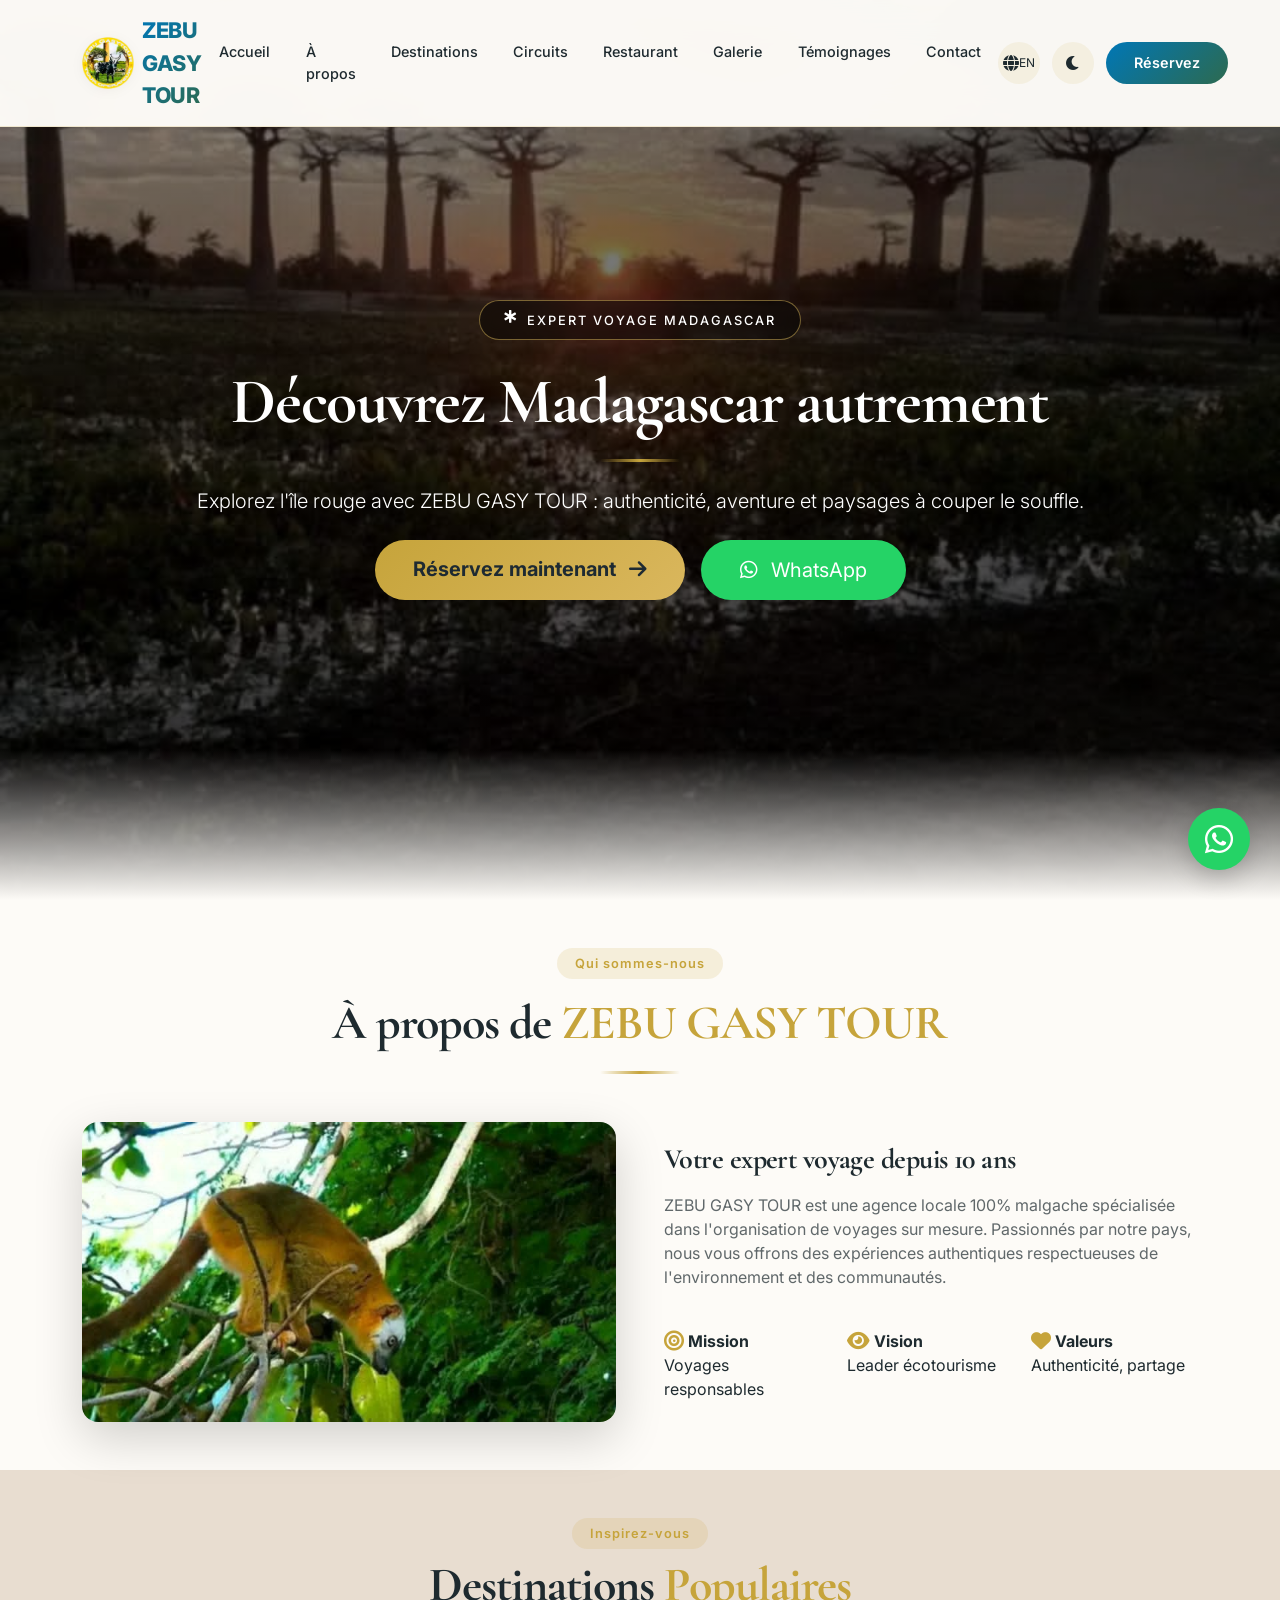
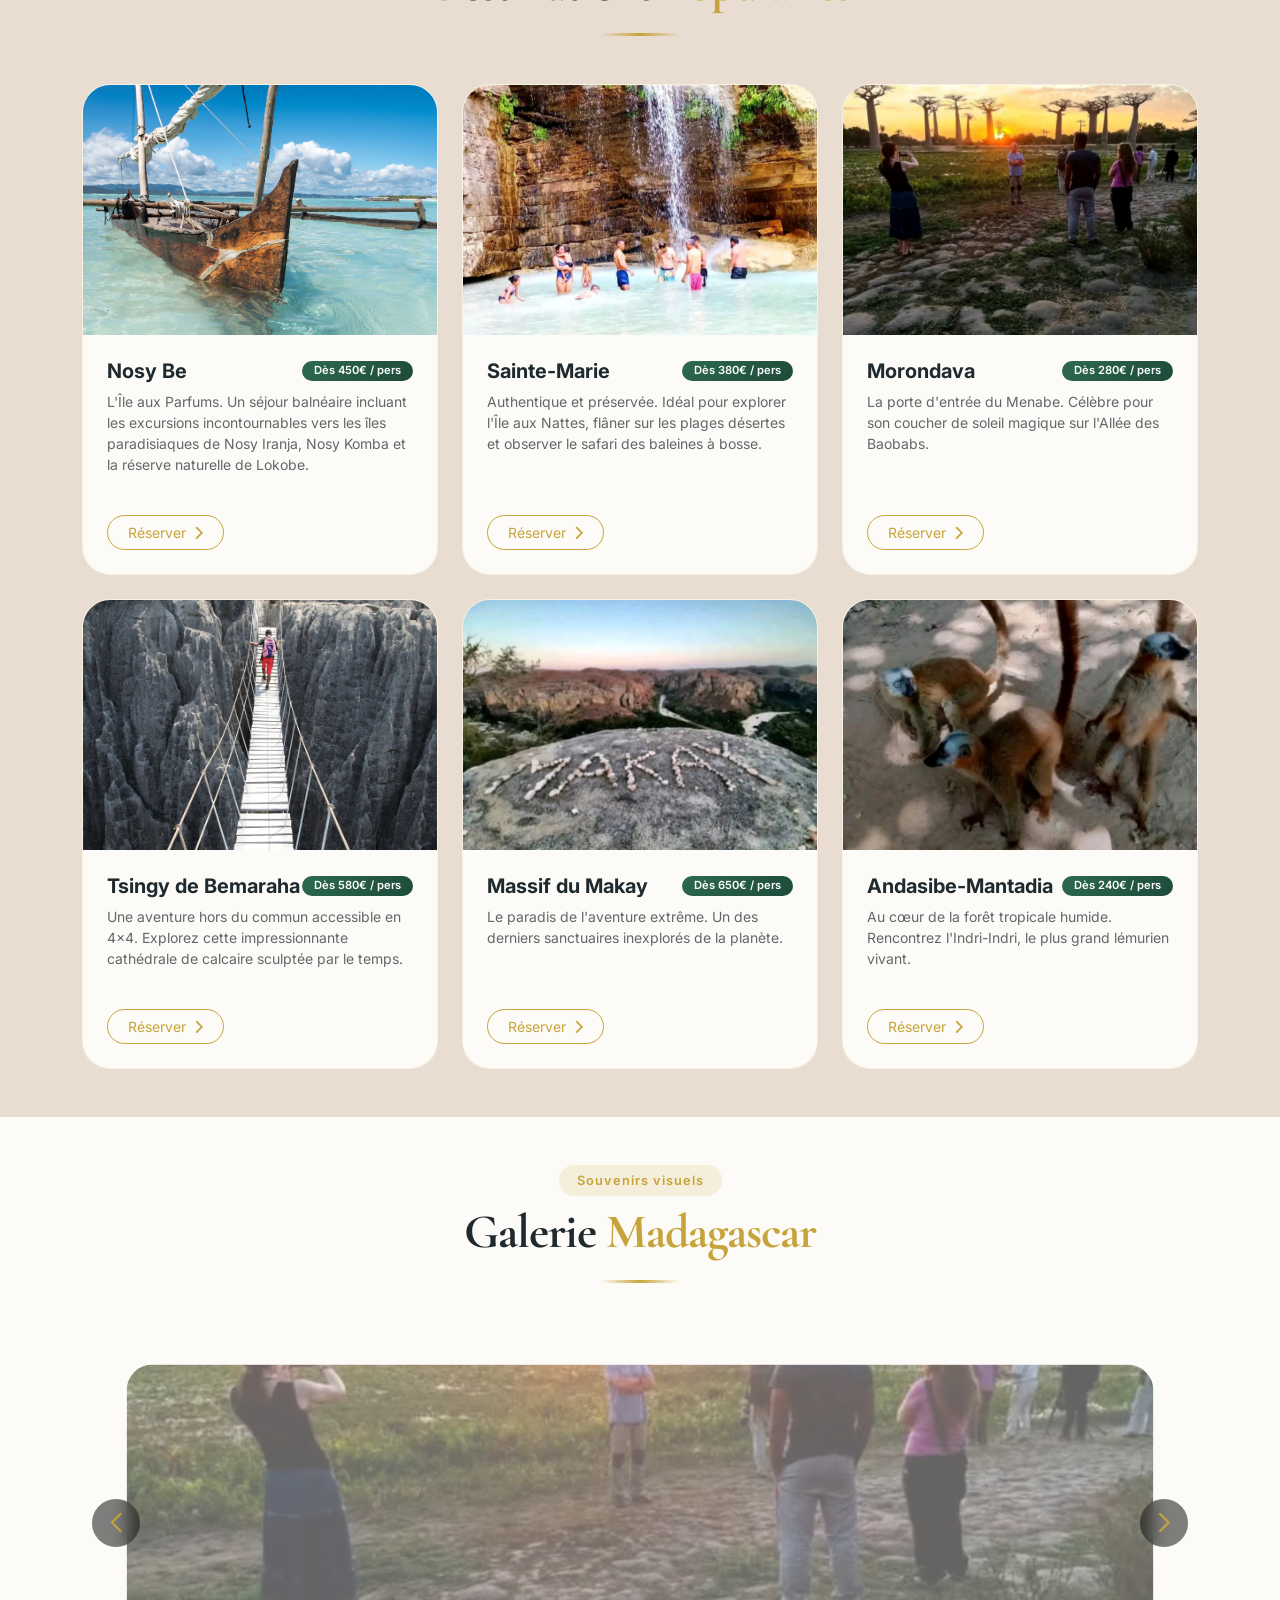
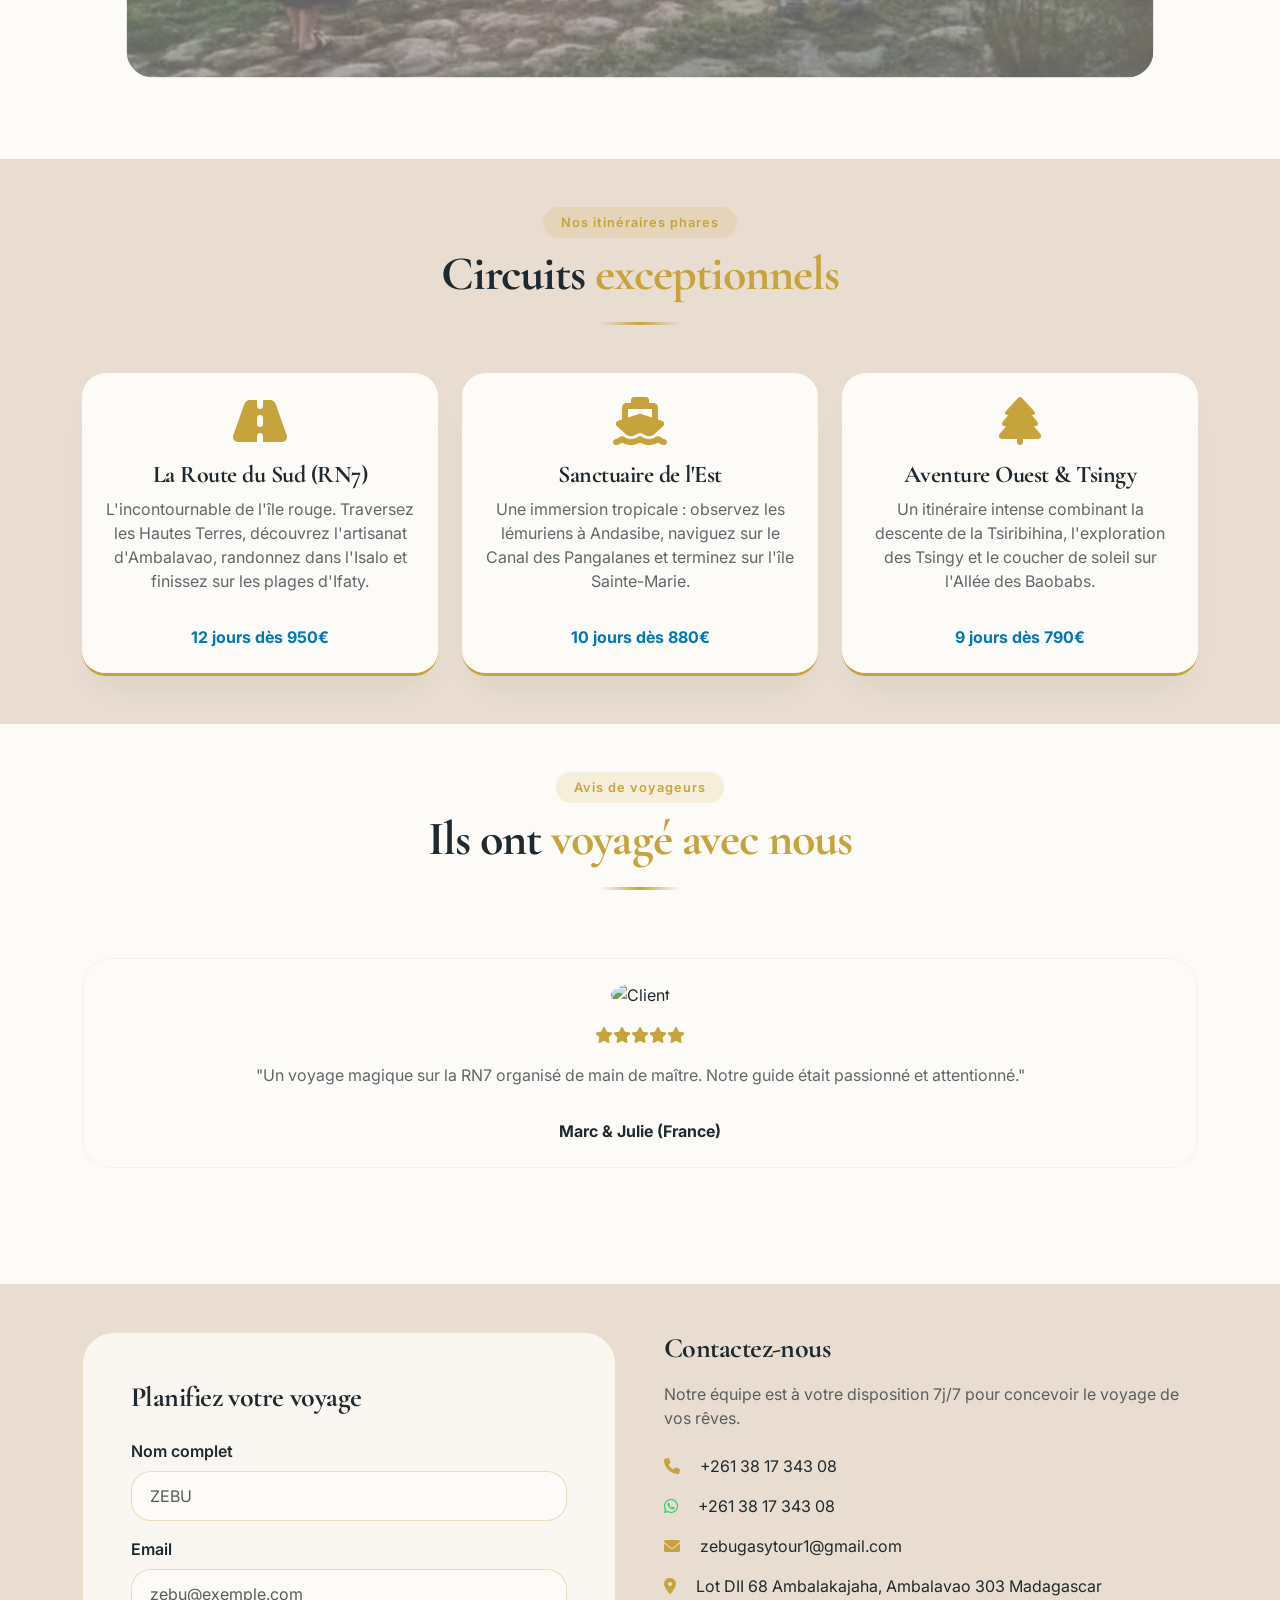
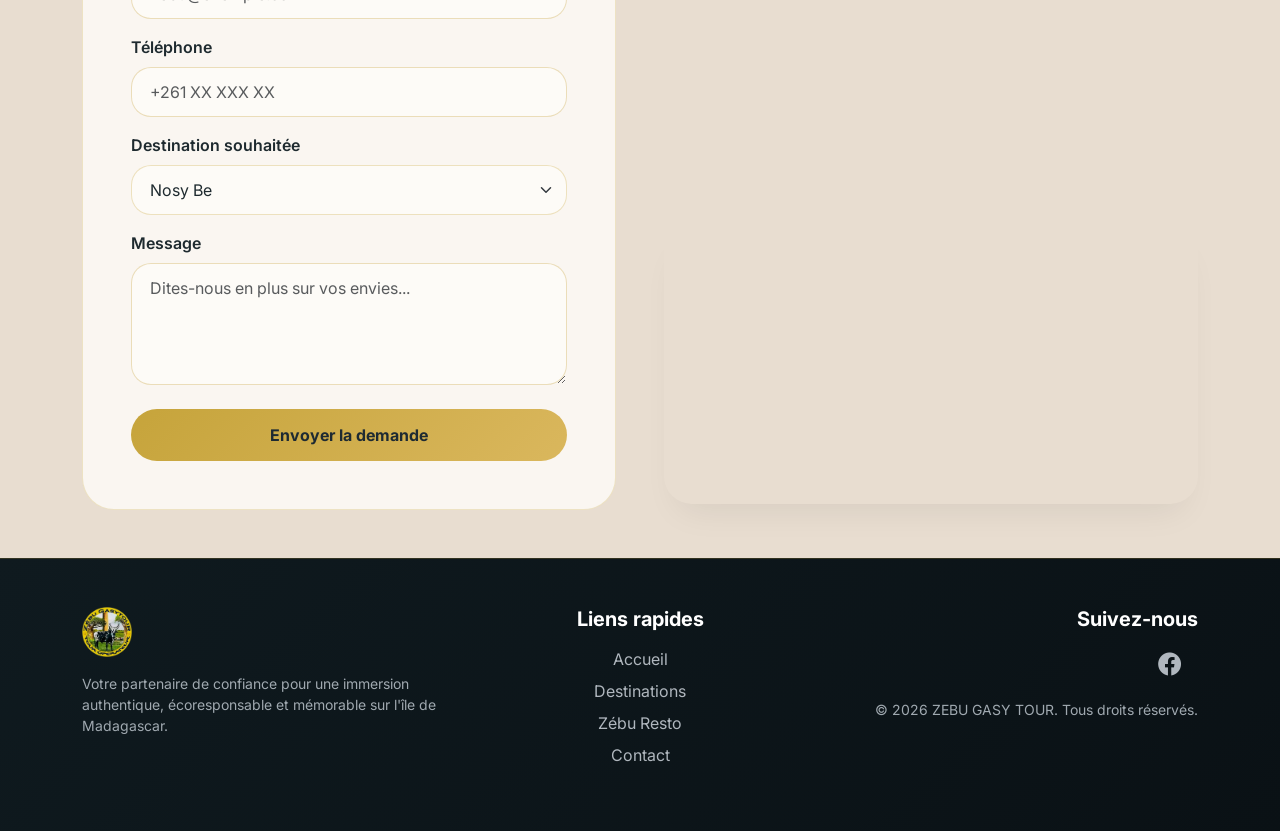
==== commit 17b026d6: "mise à jour email" ====
--- a/index.html
+++ b/index.html
@@ -62,63 +62,131 @@
     .bg-light-custom { background-color: var(--sand) !important; transition: background 0.3s ease; }
     .text-muted-custom { color: var(--charcoal); opacity: 0.7; }
 
-    /* Navbar Ultra Premium */
+    /* Navbar */
     .navbar-premium {
-      background: rgba(253, 251, 247, 0.96);
-      backdrop-filter: blur(16px);
+      background: rgba(253, 251, 247, 0.98);
+      backdrop-filter: blur(20px);
+      border-bottom: 1px solid rgba(198, 164, 59, 0.2);
+      padding: 0.9rem 0;
+      transition: all 0.4s cubic-bezier(0.2, 0.9, 0.4, 1.1);
+      box-shadow: 0 2px 25px rgba(0,0,0,0.03);
+    }
+    [data-theme="dark"] .navbar-premium {
+      background: rgba(18, 24, 28, 0.98);
       border-bottom: 1px solid rgba(198, 164, 59, 0.25);
-      padding: 0.75rem 0;
-      transition: 0.3s;
-      box-shadow: 0 2px 20px rgba(0,0,0,0.02);
-    }
-    [data-theme="dark"] .navbar-premium {
-      background: rgba(18, 24, 28, 0.96);
-      border-bottom: 1px solid rgba(198, 164, 59, 0.3);
-    }
-
-    .logo-img { height: 52px; width: auto; transition: transform 0.3s ease; }
-    .logo-img:hover { transform: scale(1.05); }
+    }
+    
+    .navbar-premium.scrolled {
+      padding: 0.5rem 0;
+      background: rgba(253, 251, 247, 0.98);
+      box-shadow: 0 4px 30px rgba(0,0,0,0.08);
+    }
+    [data-theme="dark"] .navbar-premium.scrolled {
+      background: rgba(18, 24, 28, 0.98);
+    }
+
+    .brand-wrapper {
+      display: flex;
+      align-items: center;
+      gap: 0.5rem;
+      text-decoration: none;
+      transition: transform 0.3s ease;
+    }
+    .brand-wrapper:hover { transform: translateX(3px); }
+    .logo-img { height: 52px; width: auto; transition: all 0.3s ease; filter: drop-shadow(0 2px 6px rgba(0,0,0,0.05)); }
+    .logo-img:hover { transform: scale(1.03); }
     .logo-text {
-      font-size: 1.3rem;
-      font-weight: 700;
-      background: linear-gradient(135deg, var(--ocean), var(--tropical));
+      font-size: 1.35rem;
+      font-weight: 800;
+      background: linear-gradient(135deg, var(--ocean) 0%, var(--tropical) 100%);
       -webkit-background-clip: text;
       background-clip: text;
       color: transparent;
-    }
-    .nav-link { 
+      letter-spacing: -0.3px;
+    }
+
+    .nav-link-premium { 
       font-weight: 500; 
       color: var(--charcoal); 
-      margin: 0 0.5rem; 
-      transition: 0.2s;
+      padding: 0.5rem 1rem;
+      margin: 0 0.1rem;
+      transition: all 0.3s ease;
       position: relative;
-    }
-    .nav-link::after {
+      border-radius: 50px;
+      font-size: 0.9rem;
+      text-decoration: none;
+      display: inline-block;
+    }
+    .nav-link-premium::before {
       content: '';
       position: absolute;
-      bottom: -5px;
+      bottom: 0;
       left: 50%;
       transform: translateX(-50%);
       width: 0;
       height: 2px;
-      background: var(--gold-muted);
+      background: linear-gradient(90deg, var(--gold-muted), var(--gold-bright));
       transition: width 0.3s ease;
-    }
-    .nav-link:hover::after { width: 70%; }
-    .nav-link:hover { color: var(--gold-muted); }
-
-    .btn-reserve {
+      border-radius: 2px;
+    }
+    .nav-link-premium:hover::before { width: 70%; }
+    .nav-link-premium:hover { 
+      color: var(--gold-muted); 
+      background: rgba(198, 164, 59, 0.08);
+      transform: translateY(-2px);
+    }
+
+    .header-actions { display: flex; align-items: center; gap: 0.75rem; }
+    .icon-btn {
+      background: rgba(198, 164, 59, 0.1);
+      border: none;
+      width: 42px;
+      height: 42px;
+      border-radius: 50%;
+      display: flex;
+      align-items: center;
+      justify-content: center;
+      color: var(--charcoal);
+      transition: all 0.3s ease;
+      cursor: pointer;
+    }
+    .icon-btn:hover { background: var(--gold-muted); color: white; transform: translateY(-2px); }
+    .btn-reserve-premium {
       background: linear-gradient(135deg, var(--ocean), var(--tropical));
       color: white;
       border-radius: 50px;
-      padding: 8px 28px;
-      transition: var(--transition);
+      padding: 10px 28px;
+      transition: all 0.3s ease;
       border: none;
       font-weight: 600;
-    }
-    .btn-reserve:hover { transform: translateY(-3px); box-shadow: 0 8px 20px rgba(0,119,182,0.3); color: white;}
-
-    /* Hero Cinématique */
+      font-size: 0.9rem;
+      text-decoration: none;
+      display: inline-block;
+    }
+    .btn-reserve-premium:hover { 
+      transform: translateY(-2px); 
+      box-shadow: 0 8px 20px rgba(0,119,182,0.35);
+      background: linear-gradient(135deg, var(--tropical), var(--ocean));
+      color: white;
+    }
+
+    .navbar-toggler-custom {
+      border: none;
+      background: rgba(198, 164, 59, 0.1);
+      padding: 10px 12px;
+      border-radius: 12px;
+      transition: all 0.3s;
+    }
+    .navbar-toggler-custom:hover { background: var(--gold-muted); }
+    .navbar-toggler-custom:focus { box-shadow: none; }
+
+    @media (max-width: 991px) {
+      .nav-link-premium { padding: 0.6rem 1.5rem; width: 100%; text-align: center; display: block; }
+      .header-actions { justify-content: center; margin-top: 0.5rem; }
+      .logo-img { height: 42px; }
+    }
+
+    /* Hero */
     .hero-section {
       min-height: 100vh;
       background: linear-gradient(115deg, rgba(0,0,0,0.45) 0%, rgba(0,0,0,0.65) 100%), url('./Image/_H_EXBcf.jpeg');
@@ -155,6 +223,8 @@
       padding: 14px 38px;
       transition: var(--transition);
       border: none;
+      text-decoration: none;
+      display: inline-block;
     }
     .btn-hero:hover { transform: translateY(-3px); box-shadow: 0 12px 28px rgba(198,164,59,0.4); color: #0A0E10; }
     .btn-wa {
@@ -163,6 +233,8 @@
       border-radius: 50px;
       padding: 14px 38px;
       transition: var(--transition);
+      text-decoration: none;
+      display: inline-block;
     }
     .btn-wa:hover { transform: translateY(-3px); background: #128C7E; color: white; box-shadow: 0 8px 25px rgba(37,211,102,0.3);}
 
@@ -179,7 +251,7 @@
     .highlight { color: var(--gold-muted); }
     .gold-divider { width: 80px; height: 3px; background: linear-gradient(90deg, transparent, var(--gold-muted), transparent); margin: 18px auto 0; border-radius: 4px; }
 
-    /* Destination Cards Premium */
+    /* Cards */
     .destination-card {
       transition: var(--transition);
       border-radius: 28px;
@@ -192,10 +264,9 @@
     .destination-card img { transition: transform 0.6s ease; height: 250px; object-fit: cover; width: 100%; }
     .destination-card:hover img { transform: scale(1.06); }
     .price-badge { background: linear-gradient(135deg, var(--tropical), #1e4a3a); color: white; border-radius: 30px; font-size: 0.7rem; padding: 4px 12px; font-weight: 600; }
-    .btn-outline-gold { border: 1.5px solid var(--gold-muted); color: var(--gold-muted); border-radius: 40px; background: transparent; padding: 6px 20px; transition: var(--transition); }
+    .btn-outline-gold { border: 1.5px solid var(--gold-muted); color: var(--gold-muted); border-radius: 40px; background: transparent; padding: 6px 20px; transition: var(--transition); text-decoration: none; display: inline-block; }
     .btn-outline-gold:hover { background: var(--gold-muted); color: white; transform: translateY(-2px); }
 
-    /* Circuit Cards */
     .circuit-card {
       background: var(--cream);
       transition: var(--transition);
@@ -208,7 +279,7 @@
     .circuit-card i { transition: transform 0.3s ease; }
     .circuit-card:hover i { transform: scale(1.1); }
 
-    /* Swiper Gallery Premium */
+    /* Swiper */
     .gallery-swiper { width: 100%; padding: 20px 0; }
     .gallery-swiper .swiper-slide { transition: all 0.4s; opacity: 0.6; transform: scale(0.92); }
     .gallery-swiper .swiper-slide-active { opacity: 1; transform: scale(1); }
@@ -218,12 +289,11 @@
     .swiper-button-next::after, .swiper-button-prev::after { font-size: 1.2rem; font-weight: bold; }
     .swiper-button-next:hover, .swiper-button-prev:hover { background: var(--gold-muted); color: white; transform: scale(1.1); }
 
-    /* Testimonials */
     .testimonial-swiper { width: 100%; padding: 20px 0; }
     .testimonial-card { background: var(--cream) !important; transition: var(--transition); cursor: pointer; border-radius: 28px; border: 1px solid rgba(198,164,59,0.1); }
     .testimonial-card:hover { transform: translateY(-8px); box-shadow: var(--shadow-hover); }
 
-    /* Form Glass Premium */
+    /* Form */
     .glass-form {
       background: rgba(253, 251, 247, 0.85);
       backdrop-filter: blur(12px);
@@ -235,12 +305,13 @@
     .glass-form:hover { box-shadow: var(--shadow-hover); border-color: var(--gold-muted); }
     .form-control, .form-select { background-color: var(--cream); color: var(--charcoal); transition: all 0.3s; border-radius: 20px; padding: 12px 18px; border: 1px solid rgba(198,164,59,0.3); }
     .form-control:focus, .form-select:focus { border-color: var(--gold-muted); box-shadow: 0 0 0 4px rgba(198,164,59,0.2); transform: translateY(-2px); }
-    .btn-gold { background: linear-gradient(135deg, var(--gold-muted), var(--gold-bright)); color: #1e2a32; font-weight: 700; border-radius: 50px; transition: var(--transition); border: none; padding: 14px; }
+    .btn-gold { background: linear-gradient(135deg, var(--gold-muted), var(--gold-bright)); color: #1e2a32; font-weight: 700; border-radius: 50px; transition: var(--transition); border: none; padding: 14px; width: 100%; }
     .btn-gold:hover { transform: translateY(-3px); box-shadow: 0 10px 25px rgba(198,164,59,0.4); }
+    .btn-gold:disabled { opacity: 0.6; transform: none; cursor: not-allowed; }
 
     .map-container iframe { width: 100%; border-radius: 28px; height: 280px; border: none; box-shadow: var(--shadow-sm); }
 
-    /* Footer Premium */
+    /* Footer */
     .footer-premium { background: linear-gradient(135deg, #0F1A1F, #0A1115); color: #A0A9B0; border-top: 1px solid rgba(198,164,59,0.2); }
     .footer-premium a { color: #B0B7BE; text-decoration: none; transition: 0.2s; }
     .footer-premium a:hover { color: var(--gold-muted); transform: translateX(3px); display: inline-block; }
@@ -262,6 +333,7 @@
       z-index: 1000;
       transition: var(--transition);
       animation: waPulse 2s infinite;
+      text-decoration: none;
     }
     @keyframes waPulse {
       0%, 100% { box-shadow: 0 8px 20px rgba(37,211,102,0.3); transform: scale(1); }
@@ -269,56 +341,86 @@
     }
     .btn-float-wa:hover { transform: scale(1.12); background: #128C7E; color: white; }
 
+    /* Toast Notification */
+    .toast-notification {
+      position: fixed;
+      bottom: 100px;
+      right: 30px;
+      background: var(--tropical);
+      color: white;
+      padding: 16px 32px;
+      border-radius: 16px;
+      font-weight: 500;
+      z-index: 1100;
+      opacity: 0;
+      transition: all 0.4s cubic-bezier(0.2, 0.9, 0.4, 1.1);
+      pointer-events: none;
+      box-shadow: 0 8px 30px rgba(0,0,0,0.2);
+      font-size: 0.95rem;
+      max-width: 500px;
+      transform: translateY(20px);
+      display: flex;
+      align-items: center;
+      gap: 12px;
+    }
+    .toast-notification.show { 
+      opacity: 1; 
+      transform: translateY(0);
+      pointer-events: auto;
+    }
+    .toast-notification.error { background: #dc3545; }
+    .toast-notification.success { background: var(--tropical); }
+    .toast-notification .toast-icon {
+      font-size: 1.5rem;
+    }
+
     /* Langues */
     [lang="en"] .lang-fr, [lang="fr"] .lang-en { display: none !important; }
 
     @media (max-width: 768px) {
       .hero-section h1 { font-size: 2.2rem; }
       .gallery-swiper .swiper-slide img { height: 220px; }
-      .logo-img { height: 42px; }
       .btn-hero, .btn-wa { padding: 10px 24px; font-size: 0.9rem; }
+      .toast-notification { bottom: 100px; right: 20px; left: 20px; text-align: center; justify-content: center; }
     }
   </style>
 </head>
 <body>
 
-<!-- NAVBAR PREMIUM -->
-<nav class="navbar navbar-expand-lg fixed-top navbar-premium py-2">
+<!-- NAVBAR -->
+<nav class="navbar navbar-expand-lg fixed-top navbar-premium" id="mainNav">
   <div class="container">
-    <a class="navbar-brand d-flex align-items-center" href="#">
+    <a class="brand-wrapper" href="#">
       <img src="./Image/logo_zebugasytour-removebg-preview.png" class="logo-img" alt="Logo ZEBU GASY TOUR">
-      <span class="logo-text ms-2">ZEBU GASY TOUR</span>
+      <span class="logo-text">ZEBU GASY TOUR</span>
     </a>
-    <button class="navbar-toggler border-0" type="button" data-bs-toggle="collapse" data-bs-target="#navbarMain">
-      <span class="navbar-toggler-icon"></span>
+    
+    <button class="navbar-toggler-custom d-lg-none" type="button" data-bs-toggle="collapse" data-bs-target="#navbarMain">
+      <i class="fas fa-bars" style="color: var(--gold-muted); font-size: 1.3rem;"></i>
     </button>
+    
     <div class="collapse navbar-collapse" id="navbarMain">
-      <ul class="navbar-nav mx-auto mb-2 mb-lg-0">
-        <li class="nav-item"><a class="nav-link" href="#hero"><span class="lang-fr">Accueil</span><span class="lang-en">Home</span></a></li>
-        <li class="nav-item"><a class="nav-link" href="#a-propos"><span class="lang-fr">À propos</span><span class="lang-en">About</span></a></li>
-        <li class="nav-item"><a class="nav-link" href="#destinations"><span class="lang-fr">Destinations</span><span class="lang-en">Destinations</span></a></li>
-        <li class="nav-item"><a class="nav-link" href="#circuits"><span class="lang-fr">Circuits</span><span class="lang-en">Tours</span></a></li>
-        <li class="nav-item"><a class="nav-link" href="restaurant.html"><span class="lang-fr">Restaurant</span><span class="lang-en">Restaurant</span></a></li>
-        <li class="nav-item"><a class="nav-link" href="#galerie"><span class="lang-fr">Galerie</span><span class="lang-en">Gallery</span></a></li>
-        <li class="nav-item"><a class="nav-link" href="#temoignages"><span class="lang-fr">Témoignages</span><span class="lang-en">Reviews</span></a></li>
-        <li class="nav-item"><a class="nav-link" href="#reservation"><span class="lang-fr">Contact</span><span class="lang-en">Contact</span></a></li>
+      <ul class="navbar-nav mx-auto nav-menu">
+        <li class="nav-item"><a class="nav-link-premium" href="#hero"><span class="lang-fr">Accueil</span><span class="lang-en">Home</span></a></li>
+        <li class="nav-item"><a class="nav-link-premium" href="#a-propos"><span class="lang-fr">À propos</span><span class="lang-en">About</span></a></li>
+        <li class="nav-item"><a class="nav-link-premium" href="#destinations"><span class="lang-fr">Destinations</span><span class="lang-en">Destinations</span></a></li>
+        <li class="nav-item"><a class="nav-link-premium" href="#circuits"><span class="lang-fr">Circuits</span><span class="lang-en">Tours</span></a></li>
+        <li class="nav-item"><a class="nav-link-premium" href="restaurant.html"><span class="lang-fr">Restaurant</span><span class="lang-en">Restaurant</span></a></li>
+        <li class="nav-item"><a class="nav-link-premium" href="#galerie"><span class="lang-fr">Galerie</span><span class="lang-en">Gallery</span></a></li>
+        <li class="nav-item"><a class="nav-link-premium" href="#temoignages"><span class="lang-fr">Témoignages</span><span class="lang-en">Reviews</span></a></li>
+        <li class="nav-item"><a class="nav-link-premium" href="#reservation"><span class="lang-fr">Contact</span><span class="lang-en">Contact</span></a></li>
       </ul>
       
-      <div class="d-flex align-items-center gap-2 me-3">
-        <button class="btn p-0 d-flex align-items-center justify-content-center" id="langToggle" style="color: var(--charcoal); width: 40px; height: 40px; border-radius: 50%; background: rgba(0,0,0,0.05);">
-          <i class="fas fa-globe"></i> <span style="font-size: 0.8rem; font-weight:600; margin-left: 4px;" id="langLabel">EN</span>
-        </button>
-        <button class="btn p-0 d-flex align-items-center justify-content-center" id="themeToggle" style="color: var(--charcoal); width: 40px; height: 40px; border-radius: 50%; background: rgba(0,0,0,0.05);">
-          <i class="fas fa-moon" id="themeIcon"></i>
-        </button>
+      <div class="header-actions">
+        <button class="icon-btn" id="langToggle"><i class="fas fa-globe"></i> <span style="font-size: 0.75rem;" id="langLabel">EN</span></button>
+        <button class="icon-btn" id="themeToggle"><i class="fas fa-moon" id="themeIcon"></i></button>
+        <a href="#reservation" class="btn-reserve-premium"><span class="lang-fr">Réservez</span><span class="lang-en">Book Now</span></a>
       </div>
-
-      <a href="#reservation" class="btn btn-reserve"><span class="lang-fr">Réservez</span><span class="lang-en">Book Now</span></a>
     </div>
   </div>
 </nav>
 
-<!-- HERO SECTION -->
+<!-- HERO -->
 <section id="hero" class="hero-section d-flex align-items-center">
   <div class="container text-center text-white">
     <div data-aos="fade-up" data-aos-duration="1000">
@@ -335,10 +437,7 @@
         <span class="lang-en">Explore the Red Island with ZEBU GASY TOUR: authenticity, adventure and breathtaking landscapes.</span>
       </p>
       <div class="d-flex justify-content-center gap-3 flex-wrap">
-        <a href="#reservation" class="btn btn-hero btn-lg">
-          <span class="lang-fr">Réservez maintenant <i class="fas fa-arrow-right ms-2"></i></span>
-          <span class="lang-en">Book now <i class="fas fa-arrow-right ms-2"></i></span>
-        </a>
+        <a href="#reservation" class="btn btn-hero btn-lg"><span class="lang-fr">Réservez maintenant <i class="fas fa-arrow-right ms-2"></i></span><span class="lang-en">Book now <i class="fas fa-arrow-right ms-2"></i></span></a>
         <a href="https://wa.me/261381734308?text=Bonjour%20ZEBU%20GASY%20TOUR" class="btn btn-wa btn-lg" target="_blank"><i class="fab fa-whatsapp me-2"></i> WhatsApp</a>
       </div>
     </div>
@@ -358,14 +457,8 @@
         <img src="./Image/xroBvCPK.jpeg" alt="Voyage Madagascar" class="img-fluid rounded-4 shadow-lg" style="width: 100%; object-fit: cover;">
       </div>
       <div class="col-lg-6" data-aos="fade-left">
-        <h3 class="fw-bold mb-3">
-          <span class="lang-fr">Votre expert voyage depuis 10 ans</span>
-          <span class="lang-en">Your travel expert for 10 years</span>
-        </h3>
-        <p class="text-muted-custom">
-          <span class="lang-fr">ZEBU GASY TOUR est une agence locale 100% malgache spécialisée dans l'organisation de voyages sur mesure. Passionnés par notre pays, nous vous offrons des expériences authentiques respectueuses de l'environnement et des communautés.</span>
-          <span class="lang-en">ZEBU GASY TOUR is a 100% Malagasy local agency specializing in tailoring custom trips. Passionate about our country, we offer authentic experiences respectful of the environment and communities.</span>
-        </p>
+        <h3 class="fw-bold mb-3"><span class="lang-fr">Votre expert voyage depuis 10 ans</span><span class="lang-en">Your travel expert for 10 years</span></h3>
+        <p class="text-muted-custom"><span class="lang-fr">ZEBU GASY TOUR est une agence locale 100% malgache spécialisée dans l'organisation de voyages sur mesure. Passionnés par notre pays, nous vous offrons des expériences authentiques respectueuses de l'environnement et des communautés.</span><span class="lang-en">ZEBU GASY TOUR is a 100% Malagasy local agency specializing in tailoring custom trips. Passionate about our country, we offer authentic experiences respectful of the environment and communities.</span></p>
         <div class="row mt-4 g-3">
           <div class="col-md-4"><i class="fas fa-bullseye fa-lg" style="color:var(--gold-muted)"></i> <strong><span class="lang-fr">Mission</span><span class="lang-en">Mission</span></strong><br><span class="lang-fr">Voyages responsables</span><span class="lang-en">Responsible travel</span></div>
           <div class="col-md-4"><i class="fas fa-eye fa-lg" style="color:var(--gold-muted)"></i> <strong><span class="lang-fr">Vision</span><span class="lang-en">Vision</span></strong><br><span class="lang-fr">Leader écotourisme</span><span class="lang-en">Ecotourism leader</span></div>
@@ -376,7 +469,7 @@
   </div>
 </section>
 
-<!-- DESTINATIONS POPULAIRES -->
+<!-- DESTINATIONS -->
 <section id="destinations" class="py-5 bg-light-custom">
   <div class="container">
     <div class="text-center mb-5" data-aos="fade-up">
@@ -385,189 +478,32 @@
       <div class="gold-divider"></div>
     </div>
     <div class="row g-4">
-      <!-- Nosy Be -->
-      <div class="col-lg-4 col-md-6" data-aos="zoom-in" data-aos-delay="100">
-        <div class="destination-card h-100 d-flex flex-column justify-content-between">
-          <div>
-            <img src="./Image/nosy-be.jpeg" class="card-img-top" alt="Nosy Be">
-            <div class="p-4">
-              <h5 class="fw-bold d-flex justify-content-between align-items-center">Nosy Be <span class="badge price-badge"><span class="lang-fr">Dès 450€ / pers</span><span class="lang-en">From 450€ / pers</span></span></h5>
-              <p class="text-muted-custom mt-2 small">
-                <span class="lang-fr">L'Île aux Parfums. Un séjour balnéaire incluant les excursions incontournables vers les îles paradisiaques de Nosy Iranja, Nosy Komba et la réserve naturelle de Lokobe.</span>
-                <span class="lang-en">The Perfume Island. A seaside holiday including essential excursions to the heavenly islands of Nosy Iranja, Nosy Komba and the Lokobe nature reserve.</span>
-              </p>
-            </div>
-          </div>
-          <div class="p-4 pt-0">
-            <a href="#reservation" class="btn btn-outline-gold btn-sm"><span class="lang-fr">Réserver</span><span class="lang-en">Book</span> <i class="fas fa-chevron-right ms-1"></i></a>
-          </div>
-        </div>
-      </div>
-      <!-- Sainte-Marie -->
-      <div class="col-lg-4 col-md-6" data-aos="zoom-in" data-aos-delay="150">
-        <div class="destination-card h-100 d-flex flex-column justify-content-between">
-          <div>
-            <img src="./Image/tWDwQ527.jpeg" class="card-img-top" alt="Sainte-Marie">
-            <div class="p-4">
-              <h5 class="fw-bold d-flex justify-content-between align-items-center">Sainte-Marie <span class="badge price-badge"><span class="lang-fr">Dès 380€ / pers</span><span class="lang-en">From 380€ / pers</span></span></h5>
-              <p class="text-muted-custom mt-2 small">
-                <span class="lang-fr">Authentique et préservée. Idéal pour explorer l'Île aux Nattes, flâner sur les plages désertes et observer le safari des baleines à bosse de juillet à septembre.</span>
-                <span class="lang-en">Authentic and preserved. Ideal for exploring Île aux Nattes, strolling on deserted beaches and watching humpback whales from July to September.</span>
-              </p>
-            </div>
-          </div>
-          <div class="p-4 pt-0">
-            <a href="#reservation" class="btn btn-outline-gold btn-sm"><span class="lang-fr">Réserver</span><span class="lang-en">Book</span> <i class="fas fa-chevron-right ms-1"></i></a>
-          </div>
-        </div>
-      </div>
-      <!-- Morondava -->
-      <div class="col-lg-4 col-md-6" data-aos="zoom-in" data-aos-delay="200">
-        <div class="destination-card h-100 d-flex flex-column justify-content-between">
-          <div>
-            <img src="./Image/1wTQcBYV.jpeg" class="card-img-top" alt="Morondava">
-            <div class="p-4">
-              <h5 class="fw-bold d-flex justify-content-between align-items-center">Morondava <span class="badge price-badge"><span class="lang-fr">Dès 280€ / pers</span><span class="lang-en">From 280€ / pers</span></span></h5>
-              <p class="text-muted-custom mt-2 small">
-                <span class="lang-fr">La porte d'entrée du Menabe. Célèbre pour son coucher de soleil magique sur l'Allée des Baobabs, la découverte des forêts sèches de Kirindy et ses villages de pêcheurs Vezo.</span>
-                <span class="lang-en">The gateway to Menabe. Famous for its magical sunset over the Avenue of the Baobabs, exploring dry forests of Kirindy and Vezo fishing villages.</span>
-              </p>
-            </div>
-          </div>
-          <div class="p-4 pt-0">
-            <a href="#reservation" class="btn btn-outline-gold btn-sm"><span class="lang-fr">Réserver</span><span class="lang-en">Book</span> <i class="fas fa-chevron-right ms-1"></i></a>
-          </div>
-        </div>
-      </div>
-      <!-- Tsingy de Bemaraha -->
-      <div class="col-lg-4 col-md-6" data-aos="zoom-in" data-aos-delay="250">
-        <div class="destination-card h-100 d-flex flex-column justify-content-between">
-          <div>
-            <img src="./Image/tsingy.jpeg" class="card-img-top" alt="Tsingy de Bemaraha">
-            <div class="p-4">
-              <h5 class="fw-bold d-flex justify-content-between align-items-center">Tsingy de Bemaraha <span class="badge price-badge"><span class="lang-fr">Dès 580€ / pers</span><span class="lang-en">From 580€ / pers</span></span></h5>
-              <p class="text-muted-custom mt-2 small">
-                <span class="lang-fr">Une aventure hors du commun accessible en 4x4. Explorez cette impressionnante cathédrale de calcaire sculptée par le temps, ses ponts suspendus et ses parcours de via ferrata.</span>
-                <span class="lang-en">An extraordinary adventure accessible by 4x4. Explore this impressive limestone cathedral carved by time, its suspension bridges and via ferrata.</span>
-              </p>
-            </div>
-          </div>
-          <div class="p-4 pt-0">
-            <a href="#reservation" class="btn btn-outline-gold btn-sm"><span class="lang-fr">Réserver</span><span class="lang-en">Book</span> <i class="fas fa-chevron-right ms-1"></i></a>
-          </div>
-        </div>
-      </div>
-      <!-- Massif du Makay -->
-      <div class="col-lg-4 col-md-6" data-aos="zoom-in" data-aos-delay="300">
-        <div class="destination-card h-100 d-flex flex-column justify-content-between">
-          <div>
-            <img src="./Image/makay.jpeg" class="card-img-top" alt="Massif du Makay">
-            <div class="p-4">
-              <h5 class="fw-bold d-flex justify-content-between align-items-center">Massif du Makay <span class="badge price-badge"><span class="lang-fr">Dès 650€ / pers</span><span class="lang-en">From 650€ / pers</span></span></h5>
-              <p class="text-muted-custom mt-2 small">
-                <span class="lang-fr">Le paradis de l'aventure extrême. Un des derniers sanctuaires inexplorés de la planète. Idéal pour les passionnés de trekking, d'expéditions en canyons et de bivouacs en pleine nature sauvage.</span>
-                <span class="lang-en">The ultimate extreme adventure. One of the planet's last unexplored wildernesses. Ideal for trekking lovers, canyon expeditions, and deep wild nature camping.</span>
-              </p>
-            </div>
-          </div>
-          <div class="p-4 pt-0">
-            <a href="#reservation" class="btn btn-outline-gold btn-sm"><span class="lang-fr">Réserver</span><span class="lang-en">Book</span> <i class="fas fa-chevron-right ms-1"></i></a>
-          </div>
-        </div>
-      </div>
-      <!-- Andasibe -->
-      <div class="col-lg-4 col-md-6" data-aos="zoom-in" data-aos-delay="350">
-        <div class="destination-card h-100 d-flex flex-column justify-content-between">
-          <div>
-            <img src="./Image/yL75py8G.jpeg" class="card-img-top" alt="Andasibe">
-            <div class="p-4">
-              <h5 class="fw-bold d-flex justify-content-between align-items-center">Andasibe-Mantadia <span class="badge price-badge"><span class="lang-fr">Dès 240€ / pers</span><span class="lang-en">From 240€ / pers</span></span></h5>
-              <p class="text-muted-custom mt-2 small">
-                <span class="lang-fr">Au cœur de la forêt tropicale humide. Partez à la rencontre de l'Indri-Indri, le plus grand lémurien vivant de la planète, et découvrez une faune nocturne et une flore exceptionnelles.</span>
-                <span class="lang-en">In the heart of the tropical rainforest. Meet the Indri-Indri, the largest living lemur on earth, and discover unique nocturnal wildlife and rich flora.</span>
-              </p>
-            </div>
-          </div>
-          <div class="p-4 pt-0">
-            <a href="#reservation" class="btn btn-outline-gold btn-sm"><span class="lang-fr">Réserver</span><span class="lang-en">Book</span> <i class="fas fa-chevron-right ms-1"></i></a>
-          </div>
-        </div>
-      </div>
+      <div class="col-lg-4 col-md-6" data-aos="zoom-in" data-aos-delay="100"><div class="destination-card h-100 d-flex flex-column justify-content-between"><div><img src="./Image/nosy-be.jpeg" class="card-img-top" alt="Nosy Be"><div class="p-4"><h5 class="fw-bold d-flex justify-content-between align-items-center">Nosy Be <span class="badge price-badge"><span class="lang-fr">Dès 450€ / pers</span><span class="lang-en">From 450€ / pers</span></span></h5><p class="text-muted-custom mt-2 small"><span class="lang-fr">L'Île aux Parfums. Un séjour balnéaire incluant les excursions incontournables vers les îles paradisiaques de Nosy Iranja, Nosy Komba et la réserve naturelle de Lokobe.</span><span class="lang-en">The Perfume Island. A seaside holiday including essential excursions to Nosy Iranja, Nosy Komba and Lokobe reserve.</span></p></div></div><div class="p-4 pt-0"><a href="#reservation" class="btn btn-outline-gold btn-sm"><span class="lang-fr">Réserver</span><span class="lang-en">Book</span> <i class="fas fa-chevron-right ms-1"></i></a></div></div></div>
+      <div class="col-lg-4 col-md-6" data-aos="zoom-in" data-aos-delay="150"><div class="destination-card h-100 d-flex flex-column justify-content-between"><div><img src="./Image/tWDwQ527.jpeg" class="card-img-top" alt="Sainte-Marie"><div class="p-4"><h5 class="fw-bold d-flex justify-content-between align-items-center">Sainte-Marie <span class="badge price-badge"><span class="lang-fr">Dès 380€ / pers</span><span class="lang-en">From 380€ / pers</span></span></h5><p class="text-muted-custom mt-2 small"><span class="lang-fr">Authentique et préservée. Idéal pour explorer l'Île aux Nattes, flâner sur les plages désertes et observer le safari des baleines à bosse.</span><span class="lang-en">Authentic and preserved. Ideal for exploring Île aux Nattes, deserted beaches and whale watching.</span></p></div></div><div class="p-4 pt-0"><a href="#reservation" class="btn btn-outline-gold btn-sm"><span class="lang-fr">Réserver</span><span class="lang-en">Book</span> <i class="fas fa-chevron-right ms-1"></i></a></div></div></div>
+      <div class="col-lg-4 col-md-6" data-aos="zoom-in" data-aos-delay="200"><div class="destination-card h-100 d-flex flex-column justify-content-between"><div><img src="./Image/1wTQcBYV.jpeg" class="card-img-top" alt="Morondava"><div class="p-4"><h5 class="fw-bold d-flex justify-content-between align-items-center">Morondava <span class="badge price-badge"><span class="lang-fr">Dès 280€ / pers</span><span class="lang-en">From 280€ / pers</span></span></h5><p class="text-muted-custom mt-2 small"><span class="lang-fr">La porte d'entrée du Menabe. Célèbre pour son coucher de soleil magique sur l'Allée des Baobabs.</span><span class="lang-en">Gateway to Menabe. Famous for its magical sunset over the Avenue of the Baobabs.</span></p></div></div><div class="p-4 pt-0"><a href="#reservation" class="btn btn-outline-gold btn-sm"><span class="lang-fr">Réserver</span><span class="lang-en">Book</span> <i class="fas fa-chevron-right ms-1"></i></a></div></div></div>
+      <div class="col-lg-4 col-md-6" data-aos="zoom-in" data-aos-delay="250"><div class="destination-card h-100 d-flex flex-column justify-content-between"><div><img src="./Image/tsingy.jpeg" class="card-img-top" alt="Tsingy"><div class="p-4"><h5 class="fw-bold d-flex justify-content-between align-items-center">Tsingy de Bemaraha <span class="badge price-badge"><span class="lang-fr">Dès 580€ / pers</span><span class="lang-en">From 580€ / pers</span></span></h5><p class="text-muted-custom mt-2 small"><span class="lang-fr">Une aventure hors du commun accessible en 4x4. Explorez cette impressionnante cathédrale de calcaire sculptée par le temps.</span><span class="lang-en">An extraordinary adventure by 4x4. Explore this impressive limestone cathedral.</span></p></div></div><div class="p-4 pt-0"><a href="#reservation" class="btn btn-outline-gold btn-sm"><span class="lang-fr">Réserver</span><span class="lang-en">Book</span> <i class="fas fa-chevron-right ms-1"></i></a></div></div></div>
+      <div class="col-lg-4 col-md-6" data-aos="zoom-in" data-aos-delay="300"><div class="destination-card h-100 d-flex flex-column justify-content-between"><div><img src="./Image/makay.jpeg" class="card-img-top" alt="Makay"><div class="p-4"><h5 class="fw-bold d-flex justify-content-between align-items-center">Massif du Makay <span class="badge price-badge"><span class="lang-fr">Dès 650€ / pers</span><span class="lang-en">From 650€ / pers</span></span></h5><p class="text-muted-custom mt-2 small"><span class="lang-fr">Le paradis de l'aventure extrême. Un des derniers sanctuaires inexplorés de la planète.</span><span class="lang-en">The ultimate extreme adventure. One of Earth's last unexplored sanctuaries.</span></p></div></div><div class="p-4 pt-0"><a href="#reservation" class="btn btn-outline-gold btn-sm"><span class="lang-fr">Réserver</span><span class="lang-en">Book</span> <i class="fas fa-chevron-right ms-1"></i></a></div></div></div>
+      <div class="col-lg-4 col-md-6" data-aos="zoom-in" data-aos-delay="350"><div class="destination-card h-100 d-flex flex-column justify-content-between"><div><img src="./Image/yL75py8G.jpeg" class="card-img-top" alt="Andasibe"><div class="p-4"><h5 class="fw-bold d-flex justify-content-between align-items-center">Andasibe-Mantadia <span class="badge price-badge"><span class="lang-fr">Dès 240€ / pers</span><span class="lang-en">From 240€ / pers</span></span></h5><p class="text-muted-custom mt-2 small"><span class="lang-fr">Au cœur de la forêt tropicale humide. Rencontrez l'Indri-Indri, le plus grand lémurien vivant.</span><span class="lang-en">In the heart of tropical rainforest. Meet the Indri-Indri, the largest living lemur.</span></p></div></div><div class="p-4 pt-0"><a href="#reservation" class="btn btn-outline-gold btn-sm"><span class="lang-fr">Réserver</span><span class="lang-en">Book</span> <i class="fas fa-chevron-right ms-1"></i></a></div></div></div>
     </div>
   </div>
 </section>
 
-<!-- GALERIE SWIPER -->
+<!-- GALERIE -->
 <section id="galerie" class="py-5">
   <div class="container">
-    <div class="text-center mb-5" data-aos="fade-up">
-      <span class="badge-subtle"><span class="lang-fr">Souvenirs visuels</span><span class="lang-en">Visual Memories</span></span>
-      <h2 class="display-5 fw-bold mt-2"><span class="lang-fr">Galerie</span><span class="lang-en">Madagascar</span> <span class="highlight"><span class="lang-fr">Madagascar</span><span class="lang-en">Gallery</span></span></h2>
-      <div class="gold-divider"></div>
-    </div>
-    <div class="swiper gallery-swiper" data-aos="fade-up">
-      <div class="swiper-wrapper">
-        <div class="swiper-slide"><img src="./Image/1wTQcBYV.jpeg" alt="Baobab"></div>
-        <div class="swiper-slide"><img src="./Image/yL75py8G.jpeg" alt="Lémurien"></div>
-        <div class="swiper-slide"><img src="./Image/nosy-be.jpeg" alt="Plage"></div>
-        <div class="swiper-slide"><img src="./Image/tsingy.jpeg" alt="Tsingy"></div>
-        <div class="swiper-slide"><img src="./Image/n9TADyQN.jpeg" alt="Rizière"></div>
-      </div>
-      <div class="swiper-pagination"></div>
-      <div class="swiper-button-next"></div>
-      <div class="swiper-button-prev"></div>
-    </div>
+    <div class="text-center mb-5" data-aos="fade-up"><span class="badge-subtle"><span class="lang-fr">Souvenirs visuels</span><span class="lang-en">Visual Memories</span></span><h2 class="display-5 fw-bold mt-2"><span class="lang-fr">Galerie</span><span class="lang-en">Madagascar</span> <span class="highlight"><span class="lang-fr">Madagascar</span><span class="lang-en">Gallery</span></span></h2><div class="gold-divider"></div></div>
+    <div class="swiper gallery-swiper" data-aos="fade-up"><div class="swiper-wrapper"><div class="swiper-slide"><img src="./Image/1wTQcBYV.jpeg" alt="Baobab"></div><div class="swiper-slide"><img src="./Image/yL75py8G.jpeg" alt="Lémurien"></div><div class="swiper-slide"><img src="./Image/nosy-be.jpeg" alt="Plage"></div><div class="swiper-slide"><img src="./Image/tsingy.jpeg" alt="Tsingy"></div><div class="swiper-slide"><img src="./Image/n9TADyQN.jpeg" alt="Rizière"></div></div><div class="swiper-pagination"></div><div class="swiper-button-next"></div><div class="swiper-button-prev"></div></div>
   </div>
 </section>
 
-<!-- CIRCUITS TOURISTIQUES -->
+<!-- CIRCUITS -->
 <section id="circuits" class="py-5 bg-light-custom">
   <div class="container">
-    <div class="text-center mb-5" data-aos="fade-up">
-      <span class="badge-subtle"><span class="lang-fr">Nos itinéraires phares</span><span class="lang-en">Our Top Itineraries</span></span>
-      <h2 class="display-5 fw-bold mt-2"><span class="lang-fr">Circuits</span><span class="lang-en">Exceptional</span> <span class="highlight"><span class="lang-fr">exceptionnels</span><span class="lang-en">Tours</span></span></h2>
-      <div class="gold-divider"></div>
-    </div>
+    <div class="text-center mb-5" data-aos="fade-up"><span class="badge-subtle"><span class="lang-fr">Nos itinéraires phares</span><span class="lang-en">Our Top Itineraries</span></span><h2 class="display-5 fw-bold mt-2"><span class="lang-fr">Circuits</span><span class="lang-en">Exceptional</span> <span class="highlight"><span class="lang-fr">exceptionnels</span><span class="lang-en">Tours</span></span></h2><div class="gold-divider"></div></div>
     <div class="row g-4">
-      <div class="col-md-6 col-lg-4" data-aos="flip-left" data-aos-delay="50">
-        <div class="circuit-card p-4 text-center h-100 d-flex flex-column justify-content-between">
-          <div>
-            <i class="fas fa-road fa-3x" style="color:var(--gold-muted)"></i>
-            <h4 class="mt-3 fw-bold"><span class="lang-fr">La Route du Sud (RN7)</span><span class="lang-en">The Southern Route (RN7)</span></h4>
-            <p class="text-muted-custom mt-2">
-              <span class="lang-fr">L'incontournable de l'île rouge. Traversez les Hautes Terres, découvrez l'artisanat d'Ambalavao, randonnez dans l'Isalo et finissez sur les plages d'Ifaty.</span>
-              <span class="lang-en">The ultimate classic route. Cross the Highlands, discover Ambalavao crafts, hike in Isalo National Park and end up on Ifaty beaches.</span>
-            </p>
-          </div>
-          <span class="fw-bold mt-3" style="color:var(--ocean)"><span class="lang-fr">12 jours dès 950€</span><span class="lang-en">12 days from 950€</span></span>
-        </div>
-      </div>
-      <div class="col-md-6 col-lg-4" data-aos="flip-left" data-aos-delay="100">
-        <div class="circuit-card p-4 text-center h-100 d-flex flex-column justify-content-between">
-          <div>
-            <i class="fas fa-ship fa-3x" style="color:var(--gold-muted)"></i>
-            <h4 class="mt-3 fw-bold"><span class="lang-fr">Sanctuaire de l'Est</span><span class="lang-en">Eastern Sanctuary</span></h4>
-            <p class="text-muted-custom mt-2">
-              <span class="lang-fr">Une immersion tropicale : observez les lémuriens à Andasibe, naviguez sur le Canal des Pangalanes et terminez en beauté sur l'île Sainte-Marie.</span>
-              <span class="lang-en">A pure tropical immersion: spot wildlife in Andasibe, cruise down Pangalanes Canal and relax on beautiful Sainte-Marie island.</span>
-            </p>
-          </div>
-          <span class="fw-bold mt-3" style="color:var(--ocean)"><span class="lang-fr">10 jours dès 880€</span><span class="lang-en">10 days from 880€</span></span>
-        </div>
-      </div>
-      <div class="col-md-6 col-lg-4" data-aos="flip-left" data-aos-delay="150">
-        <div class="circuit-card p-4 text-center h-100 d-flex flex-column justify-content-between">
-          <div>
-            <i class="fas fa-tree fa-3x" style="color:var(--gold-muted)"></i>
-            <h4 class="mt-3 fw-bold"><span class="lang-fr">Aventure Ouest & Tsingy</span><span class="lang-en">West & Tsingy Adventure</span></h4>
-            <p class="text-muted-custom mt-2">
-              <span class="lang-fr">Un itinéraire intense combinant la descente de la Tsiribihina en chaland, l'exploration des Tsingy de Bemaraha et le coucher de soleil sur l'Allée des Baobabs.</span>
-              <span class="lang-en">An intense trip merging the Tsiribihina river descent, exploration of Tsingy de Bemaraha and amazing sunsets on Baobabs Avenue.</span>
-            </p>
-          </div>
-          <span class="fw-bold mt-3" style="color:var(--ocean)"><span class="lang-fr">9 jours dès 790€</span><span class="lang-en">9 days from 790€</span></span>
-        </div>
-      </div>
+      <div class="col-md-6 col-lg-4" data-aos="flip-left" data-aos-delay="50"><div class="circuit-card p-4 text-center h-100 d-flex flex-column justify-content-between"><div><i class="fas fa-road fa-3x" style="color:var(--gold-muted)"></i><h4 class="mt-3 fw-bold"><span class="lang-fr">La Route du Sud (RN7)</span><span class="lang-en">The Southern Route (RN7)</span></h4><p class="text-muted-custom mt-2"><span class="lang-fr">L'incontournable de l'île rouge. Traversez les Hautes Terres, découvrez l'artisanat d'Ambalavao, randonnez dans l'Isalo et finissez sur les plages d'Ifaty.</span><span class="lang-en">The ultimate classic route. Cross the Highlands, discover Ambalavao crafts, hike in Isalo, end up on Ifaty beaches.</span></p></div><span class="fw-bold mt-3" style="color:var(--ocean)"><span class="lang-fr">12 jours dès 950€</span><span class="lang-en">12 days from 950€</span></span></div></div>
+      <div class="col-md-6 col-lg-4" data-aos="flip-left" data-aos-delay="100"><div class="circuit-card p-4 text-center h-100 d-flex flex-column justify-content-between"><div><i class="fas fa-ship fa-3x" style="color:var(--gold-muted)"></i><h4 class="mt-3 fw-bold"><span class="lang-fr">Sanctuaire de l'Est</span><span class="lang-en">Eastern Sanctuary</span></h4><p class="text-muted-custom mt-2"><span class="lang-fr">Une immersion tropicale : observez les lémuriens à Andasibe, naviguez sur le Canal des Pangalanes et terminez sur l'île Sainte-Marie.</span><span class="lang-en">A tropical immersion: spot lemurs in Andasibe, cruise down Pangalanes Canal, relax on Sainte-Marie.</span></p></div><span class="fw-bold mt-3" style="color:var(--ocean)"><span class="lang-fr">10 jours dès 880€</span><span class="lang-en">10 days from 880€</span></span></div></div>
+      <div class="col-md-6 col-lg-4" data-aos="flip-left" data-aos-delay="150"><div class="circuit-card p-4 text-center h-100 d-flex flex-column justify-content-between"><div><i class="fas fa-tree fa-3x" style="color:var(--gold-muted)"></i><h4 class="mt-3 fw-bold"><span class="lang-fr">Aventure Ouest & Tsingy</span><span class="lang-en">West & Tsingy Adventure</span></h4><p class="text-muted-custom mt-2"><span class="lang-fr">Un itinéraire intense combinant la descente de la Tsiribihina, l'exploration des Tsingy et le coucher de soleil sur l'Allée des Baobabs.</span><span class="lang-en">An intense trip merging the Tsiribihina river descent, exploration of Tsingy and Baobabs sunsets.</span></p></div><span class="fw-bold mt-3" style="color:var(--ocean)"><span class="lang-fr">9 jours dès 790€</span><span class="lang-en">9 days from 790€</span></span></div></div>
     </div>
   </div>
 </section>
@@ -575,83 +511,78 @@
 <!-- TÉMOIGNAGES -->
 <section id="temoignages" class="py-5">
   <div class="container">
-    <div class="text-center mb-5" data-aos="fade-up">
-      <span class="badge-subtle"><span class="lang-fr">Avis de voyageurs</span><span class="lang-en">Travelers Reviews</span></span>
-      <h2 class="display-5 fw-bold mt-2"><span class="lang-fr">Ils ont</span><span class="lang-en">They</span> <span class="highlight"><span class="lang-fr">voyagé avec nous</span><span class="lang-en">traveled with us</span></span></h2>
-      <div class="gold-divider"></div>
-    </div>
-    <div class="swiper testimonial-swiper">
-      <div class="swiper-wrapper pb-5">
-        <div class="swiper-slide">
-          <div class="testimonial-card p-4 text-center h-100 d-flex flex-column justify-content-between">
-            <div>
-              <img src="https://images.unsplash.com/photo-1534528741775-53994a69daeb?auto=format&fit=crop&w=150&h=150&q=80" class="rounded-circle mb-3" width="85" height="85" alt="Marc et Julie">
-              <div class="mb-2">
-                <i class="fas fa-star" style="color:var(--gold-muted)"></i><i class="fas fa-star" style="color:var(--gold-muted)"></i><i class="fas fa-star" style="color:var(--gold-muted)"></i><i class="fas fa-star" style="color:var(--gold-muted)"></i><i class="fas fa-star" style="color:var(--gold-muted)"></i>
-              </div>
-              <p class="mt-3 text-muted-custom">
-                <span class="lang-fr">"Un voyage magique sur la RN7 organisé de main de maître. Notre guide était passionné et attentionné. Nous recommandons vivement ZEBU GASY TOUR !"</span>
-                <span class="lang-en">"A magical trip on the RN7 perfectly organized. Our guide was passionate and caring. We highly recommend ZEBU GASY TOUR!"</span>
-              </p>
-            </div>
-            <div class="fw-bold mt-3">Marc &amp; Julie (France)</div>
-          </div>
-        </div>
-        <div class="swiper-slide">
-          <div class="testimonial-card p-4 text-center h-100 d-flex flex-column justify-content-between">
-            <div>
-              <img src="https://images.unsplash.com/photo-1507003211169-0a1dd7228f2d?auto=format&fit=crop&w=150&h=150&q=80" class="rounded-circle mb-3" width="85" height="85" alt="Sarah">
-              <div class="mb-2">
-                <i class="fas fa-star" style="color:var(--gold-muted)"></i><i class="fas fa-star" style="color:var(--gold-muted)"></i><i class="fas fa-star" style="color:var(--gold-muted)"></i><i class="fas fa-star" style="color:var(--gold-muted)"></i><i class="fas fa-star" style="color:var(--gold-muted)"></i>
-              </div>
-              <p class="mt-3 text-muted-custom">
-                <span class="lang-fr">"L'aventure des Tsingy et des Baobabs restera gravée dans nos mémoires. Une logistique impeccable et des chauffeurs au top de la sécurité."</span>
-                <span class="lang-en">"The Tsingy and Baobabs adventure will forever be etched in our memories. Flawless logistics and highly safe drivers."</span>
-              </p>
-            </div>
-            <div class="fw-bold mt-3">Sarah &amp; David (UK)</div>
-          </div>
-        </div>
-      </div>
-      <div class="swiper-pagination"></div>
-    </div>
+    <div class="text-center mb-5" data-aos="fade-up"><span class="badge-subtle"><span class="lang-fr">Avis de voyageurs</span><span class="lang-en">Travelers Reviews</span></span><h2 class="display-5 fw-bold mt-2"><span class="lang-fr">Ils ont</span><span class="lang-en">They</span> <span class="highlight"><span class="lang-fr">voyagé avec nous</span><span class="lang-en">traveled with us</span></span></h2><div class="gold-divider"></div></div>
+    <div class="swiper testimonial-swiper"><div class="swiper-wrapper pb-5"><div class="swiper-slide"><div class="testimonial-card p-4 text-center h-100 d-flex flex-column justify-content-between"><div><img src="https://images.unsplash.com/photo-1534528741775-53994a69daeb?auto=format&fit=crop&w=150&h=150&q=80" class="rounded-circle mb-3" width="85" height="85" alt="Client"><div class="mb-2"><i class="fas fa-star" style="color:var(--gold-muted)"></i><i class="fas fa-star" style="color:var(--gold-muted)"></i><i class="fas fa-star" style="color:var(--gold-muted)"></i><i class="fas fa-star" style="color:var(--gold-muted)"></i><i class="fas fa-star" style="color:var(--gold-muted)"></i></div><p class="mt-3 text-muted-custom"><span class="lang-fr">"Un voyage magique sur la RN7 organisé de main de maître. Notre guide était passionné et attentionné."</span><span class="lang-en">"A magical trip on the RN7 perfectly organized. Our guide was passionate and caring."</span></p></div><div class="fw-bold mt-3">Marc &amp; Julie (France)</div></div></div><div class="swiper-slide"><div class="testimonial-card p-4 text-center h-100 d-flex flex-column justify-content-between"><div><img src="https://images.unsplash.com/photo-1507003211169-0a1dd7228f2d?auto=format&fit=crop&w=150&h=150&q=80" class="rounded-circle mb-3" width="85" height="85" alt="Client"><div class="mb-2"><i class="fas fa-star" style="color:var(--gold-muted)"></i><i class="fas fa-star" style="color:var(--gold-muted)"></i><i class="fas fa-star" style="color:var(--gold-muted)"></i><i class="fas fa-star" style="color:var(--gold-muted)"></i><i class="fas fa-star" style="color:var(--gold-muted)"></i></div><p class="mt-3 text-muted-custom"><span class="lang-fr">"L'aventure des Tsingy et des Baobabs restera gravée dans nos mémoires. Une logistique impeccable."</span><span class="lang-en">"The Tsingy and Baobabs adventure will forever be etched in our memories. Flawless logistics."</span></p></div><div class="fw-bold mt-3">Sarah &amp; David (UK)</div></div></div></div><div class="swiper-pagination"></div></div>
   </div>
 </section>
 
-<!-- SECTION RESERVATION & CONTACT -->
+<!-- ================================================= -->
+<!-- SECTION RESERVATION & CONTACT - AVEC AJAX        -->
+<!-- ================================================= -->
 <section id="reservation" class="py-5 bg-light-custom">
   <div class="container">
     <div class="row g-5">
       <div class="col-lg-6" data-aos="fade-right">
         <div class="p-4 p-md-5 glass-form">
           <h3 class="fw-bold mb-4"><span class="lang-fr">Planifiez votre voyage</span><span class="lang-en">Plan Your Trip</span></h3>
+          
           <form id="contactForm">
+            <!-- ACCESS KEY - Votre clé Web3Forms -->
+            <input type="hidden" name="access_key" value="5bc57ae2-e027-4b53-be43-659cd70c0986">
+            
+            <!-- Configuration des emails -->
+            <input type="hidden" name="subject" value="ZEBU GASY TOUR - Nouvelle demande de devis">
+            <input type="hidden" name="from_name" value="Site Web ZEBU GASY TOUR">
+            
+            <!-- PAS DE REDIRECTION - L'utilisateur reste sur la page -->
+            
+            <!-- Anti-spam : botcheck (invisible) -->
+            <input type="checkbox" name="botcheck" style="display: none;">
+            
+            <!-- Champs du formulaire -->
             <div class="mb-3">
               <label class="form-label fw-semibold"><span class="lang-fr">Nom complet</span><span class="lang-en">Full Name</span></label>
-              <input type="text" class="form-control" required placeholder="John Doe">
+              <input type="text" name="name" class="form-control" required placeholder="ZEBU">
             </div>
+            
             <div class="mb-3">
               <label class="form-label fw-semibold">Email</label>
-              <input type="email" class="form-control" required placeholder="john@example.com">
+              <input type="email" name="email" class="form-control" required placeholder="zebu@exemple.com">
             </div>
+            
+            <div class="mb-3">
+              <label class="form-label fw-semibold"><span class="lang-fr">Téléphone</span><span class="lang-en">Phone</span></label>
+              <input type="tel" name="phone" class="form-control" placeholder="+261 XX XXX XX">
+            </div>
+            
             <div class="mb-3">
               <label class="form-label fw-semibold"><span class="lang-fr">Destination souhaitée</span><span class="lang-en">Desired Destination</span></label>
-              <select class="form-select">
-                <option value="nosybe">Nosy Be</option>
-                <option value="saintemarie">Sainte-Marie</option>
-                <option value="rn7">Route du Sud (RN7)</option>
-                <option value="tsingy">Tsingy de Bemaraha</option>
-                <option value="autre"><span class="lang-fr">Autre / Projet Sur-mesure</span><span class="lang-en">Other / Custom Project</span></option>
+              <select name="destination" class="form-select">
+                <option>Nosy Be</option>
+                <option>Sainte-Marie</option>
+                <option>Route du Sud (RN7)</option>
+                <option>Tsingy de Bemaraha</option>
+                <option>Massif du Makay</option>
+                <option>Andasibe-Mantadia</option>
+                <option>Autre / Projet Sur-mesure</option>
               </select>
             </div>
+            
             <div class="mb-4">
               <label class="form-label fw-semibold"><span class="lang-fr">Message</span><span class="lang-en">Message</span></label>
-              <textarea class="form-control" rows="4" placeholder="Dites-nous en plus sur vos envies..."></textarea>
+              <textarea name="message" class="form-control" rows="4" placeholder="Dites-nous en plus sur vos envies..."></textarea>
             </div>
-            <button type="submit" class="btn btn-gold w-100 py-3"><span class="lang-fr">Envoyer la demande</span><span class="lang-en">Submit Request</span></button>
+            
+            <button type="submit" id="submitBtn" class="btn btn-gold">
+              <span class="lang-fr">Envoyer la demande</span>
+              <span class="lang-en">Submit Request</span>
+              <span class="spinner-border spinner-border-sm ms-2 d-none" id="spinner"></span>
+            </button>
           </form>
         </div>
       </div>
+      
+      <!-- Informations de contact -->
       <div class="col-lg-6 d-flex flex-column justify-content-between" data-aos="fade-left">
         <div>
           <h3 class="fw-bold mb-3"><span class="lang-fr">Contactez-nous</span><span class="lang-en">Get in Touch</span></h3>
@@ -659,7 +590,7 @@
           <ul class="list-unstyled mt-4">
             <li class="mb-3"><i class="fas fa-phone me-3" style="color:var(--gold-muted)"></i> +261 38 17 343 08</li>
             <li class="mb-3"><i class="fab fa-whatsapp me-3" style="color:#25D366"></i> +261 38 17 343 08</li>
-            <li class="mb-3"><i class="fas fa-envelope me-3" style="color:var(--gold-muted)"></i> zebugasytour1@gmail.mg</li>
+            <li class="mb-3"><i class="fas fa-envelope me-3" style="color:var(--gold-muted)"></i> zebugasytour1@gmail.com</li>
             <li class="mb-3"><i class="fas fa-map-marker-alt me-3" style="color:var(--gold-muted)"></i> Lot DII 68 Ambalakajaha, Ambalavao 303 Madagascar</li>
           </ul>
         </div>
@@ -671,40 +602,25 @@
   </div>
 </section>
 
-<!-- FOOTER PREMIUM -->
+<!-- FOOTER -->
 <footer class="footer-premium py-5">
   <div class="container">
     <div class="row g-4">
-      <div class="col-md-4">
-        <img src="./Image/logo_zebugasytour-removebg-preview.png" alt="logo" style="height: 50px; opacity: 0.9;">
-        <p class="small mt-3" style="max-width: 300px;"><span class="lang-fr">Votre partenaire de confiance pour une immersion authentique, écoresponsable et mémorable sur l'île de Madagascar.</span><span class="lang-en">Your trusted partner for an authentic, eco-responsible, and memorable immersion in Madagascar.</span></p>
-      </div>
-      <div class="col-md-4 text-md-center">
-        <h5 class="fw-bold text-white mb-3"><span class="lang-fr">Liens rapides</span><span class="lang-en">Quick Links</span></h5>
-        <ul class="list-unstyled">
-          <li class="mb-2"><a href="#hero"><span class="lang-fr">Accueil</span><span class="lang-en">Home</span></a></li>
-          <li class="mb-2"><a href="#destinations"><span class="lang-fr">Destinations</span><span class="lang-en">Destinations</span></a></li>
-          <li class="mb-2"><a href="restaurant.html"><span class="lang-fr">Zébu Resto</span><span class="lang-en">Zébu Resto</span></a></li>
-          <li class="mb-2"><a href="#reservation"><span class="lang-fr">Contact</span><span class="lang-en">Contact</span></a></li>
-        </ul>
-      </div>
-      <div class="col-md-4 text-md-end">
-        <h5 class="fw-bold text-white mb-3"><span class="lang-fr">Suivez-nous</span><span class="lang-en">Follow Us</span></h5>
-        <div class="d-flex justify-content-md-end gap-3 fs-4">
-          <a href="#"><i class="fab fa-facebook"></i></a>
-          <a href="#"><i class="fab fa-instagram"></i></a>
-          <a href="#"><i class="fab fa-tripadvisor"></i></a>
-        </div>
-        <p class="small mt-3">© 2026 ZEBU GASY TOUR. <span class="lang-fr">Tous droits réservés.</span><span class="lang-en">All rights reserved.</span></p>
-      </div>
+      <div class="col-md-4"><img src="./Image/logo_zebugasytour-removebg-preview.png" alt="logo" style="height: 50px; opacity: 0.9;"><p class="small mt-3"><span class="lang-fr">Votre partenaire de confiance pour une immersion authentique, écoresponsable et mémorable sur l'île de Madagascar.</span><span class="lang-en">Your trusted partner for an authentic, eco-responsible, and memorable immersion in Madagascar.</span></p></div>
+      <div class="col-md-4 text-md-center"><h5 class="fw-bold text-white mb-3"><span class="lang-fr">Liens rapides</span><span class="lang-en">Quick Links</span></h5><ul class="list-unstyled"><li class="mb-2"><a href="#hero"><span class="lang-fr">Accueil</span><span class="lang-en">Home</span></a></li><li class="mb-2"><a href="#destinations"><span class="lang-fr">Destinations</span><span class="lang-en">Destinations</span></a></li><li class="mb-2"><a href="restaurant.html"><span class="lang-fr">Zébu Resto</span><span class="lang-en">Zébu Resto</span></a></li><li class="mb-2"><a href="#reservation"><span class="lang-fr">Contact</span><span class="lang-en">Contact</span></a></li></ul></div>
+      <div class="col-md-4 text-md-end"><h5 class="fw-bold text-white mb-3"><span class="lang-fr">Suivez-nous</span><span class="lang-en">Follow Us</span></h5><div class="d-flex justify-content-md-end gap-3 fs-4"><a href="#"><i class="fab fa-facebook"></i></a><a href="#"><i class="fab fa-tripadvisor"></i></a></div><p class="small mt-3">© 2026 ZEBU GASY TOUR. <span class="lang-fr">Tous droits réservés.</span><span class="lang-en">All rights reserved.</span></p></div>
     </div>
   </div>
 </footer>
 
 <!-- WHATSAPP FLOATING BUTTON -->
-<a href="https://wa.me/261381734308?text=Bonjour%20ZEBU%20GASY%20TOUR" class="btn-float-wa" target="_blank" title="Discuter sur WhatsApp">
-  <i class="fab fa-whatsapp fa-2x"></i>
-</a>
+<a href="https://wa.me/261381734308?text=Bonjour%20ZEBU%20GASY%20TOUR" class="btn-float-wa" target="_blank"><i class="fab fa-whatsapp fa-2x"></i></a>
+
+<!-- TOAST NOTIFICATION -->
+<div id="toastMsg" class="toast-notification">
+  <span class="toast-icon">✅</span>
+  <span id="toastText"></span>
+</div>
 
 <script src="https://cdn.jsdelivr.net/npm/bootstrap@5.3.0-alpha1/dist/js/bootstrap.bundle.min.js"></script>
 <script src="https://cdnjs.cloudflare.com/ajax/libs/aos/2.3.4/aos.js"></script>
@@ -713,25 +629,102 @@
   AOS.init({ duration: 800, once: true });
 
   new Swiper('.gallery-swiper', {
-    slidesPerView: 1,
-    spaceBetween: 10,
-    centeredSlides: true,
-    loop: true,
+    slidesPerView: 1, spaceBetween: 10, centeredSlides: true, loop: true,
     autoplay: { delay: 3000, disableOnInteraction: false },
     pagination: { el: '.swiper-pagination', clickable: true },
     navigation: { nextEl: '.swiper-button-next', prevEl: '.swiper-button-prev' },
-    breakpoints: { 640: { slidesPerView: 2, spaceBetween: 20 }, 1024: { slidesPerView: 3, spaceBetween: 30 } }
+    breakpoints: { 640: { slidesPerView: 2 }, 1024: { slidesPerView: 3 } }
   });
 
   new Swiper('.testimonial-swiper', {
-    slidesPerView: 1,
-    spaceBetween: 20,
-    loop: true,
-    autoplay: { delay: 4000, disableOnInteraction: false },
+    slidesPerView: 1, spaceBetween: 20, loop: true, autoplay: { delay: 4000 },
     pagination: { el: '.swiper-pagination', clickable: true },
-    breakpoints: { 768: { slidesPerView: 2, spaceBetween: 30 } }
+    breakpoints: { 768: { slidesPerView: 2 } }
   });
 
+  // Scroll effect navbar
+  window.addEventListener('scroll', () => {
+    const nav = document.getElementById('mainNav');
+    if (window.scrollY > 50) nav.classList.add('scrolled');
+    else nav.classList.remove('scrolled');
+  });
+
+  // =============================================
+  // TOAST NOTIFICATION
+  // =============================================
+  function showToast(message, type = 'success') {
+    const toast = document.getElementById('toastMsg');
+    const toastText = document.getElementById('toastText');
+    const icon = toast.querySelector('.toast-icon');
+    
+    toastText.textContent = message;
+    toast.className = 'toast-notification ' + type;
+    
+    if (type === 'success') {
+      icon.textContent = '✅';
+    } else {
+      icon.textContent = '❌';
+    }
+    
+    toast.classList.add('show');
+    
+    // Auto-fermeture après 5 secondes
+    clearTimeout(window.toastTimeout);
+    window.toastTimeout = setTimeout(() => {
+      toast.classList.remove('show');
+    }, 5000);
+  }
+
+  // =============================================
+  // FORMULAIRE AJAX AVEC WEB3FORMS
+  // =============================================
+  document.getElementById('contactForm').addEventListener('submit', async function(e) {
+    e.preventDefault();
+    
+    const submitBtn = document.getElementById('submitBtn');
+    const spinner = document.getElementById('spinner');
+    const formData = new FormData(this);
+    
+    // Désactiver le bouton
+    submitBtn.disabled = true;
+    spinner.classList.remove('d-none');
+    
+    try {
+      const response = await fetch('https://api.web3forms.com/submit', {
+        method: 'POST',
+        body: formData
+      });
+      
+      const result = await response.json();
+      
+      if (result.success) {
+        const msg = document.documentElement.getAttribute('lang') === 'fr' 
+          ? 'Demande envoyée avec succès ! Nous vous répondrons dans les 24h.' 
+          : 'Request sent successfully! We will reply within 24h.';
+        showToast(msg, 'success');
+        this.reset(); // Réinitialiser le formulaire
+      } else {
+        const msg = document.documentElement.getAttribute('lang') === 'fr' 
+          ? 'Erreur lors de l\'envoi. Veuillez réessayer.' 
+          : 'Sending error. Please try again.';
+        showToast(msg, 'error');
+      }
+    } catch (error) {
+      console.error('Erreur:', error);
+      const msg = document.documentElement.getAttribute('lang') === 'fr' 
+        ? 'Erreur de connexion. Veuillez réessayer.' 
+        : 'Connection error. Please try again.';
+      showToast(msg, 'error');
+    }
+    
+    // Réactiver le bouton
+    submitBtn.disabled = false;
+    spinner.classList.add('d-none');
+  });
+
+  // =============================================
+  // LANGUE
+  // =============================================
   let currentLang = 'fr';
   const langToggle = document.getElementById('langToggle');
   const langLabel = document.getElementById('langLabel');
@@ -741,6 +734,9 @@
     langLabel.textContent = currentLang === 'fr' ? 'EN' : 'FR';
   });
 
+  // =============================================
+  // THÈME
+  // =============================================
   const themeToggle = document.getElementById('themeToggle');
   const themeIcon = document.getElementById('themeIcon');
   themeToggle.addEventListener('click', () => {
@@ -753,12 +749,6 @@
       themeIcon.className = 'fas fa-sun';
     }
   });
-
-  document.getElementById('contactForm').addEventListener('submit', (e) => {
-    e.preventDefault();
-    alert(currentLang === 'fr' ? 'Merci ! Votre demande a bien été envoyée.' : 'Thank you! Your request has been sent successfully.');
-    e.target.reset();
-  });
 </script>
 </body>
 </html>
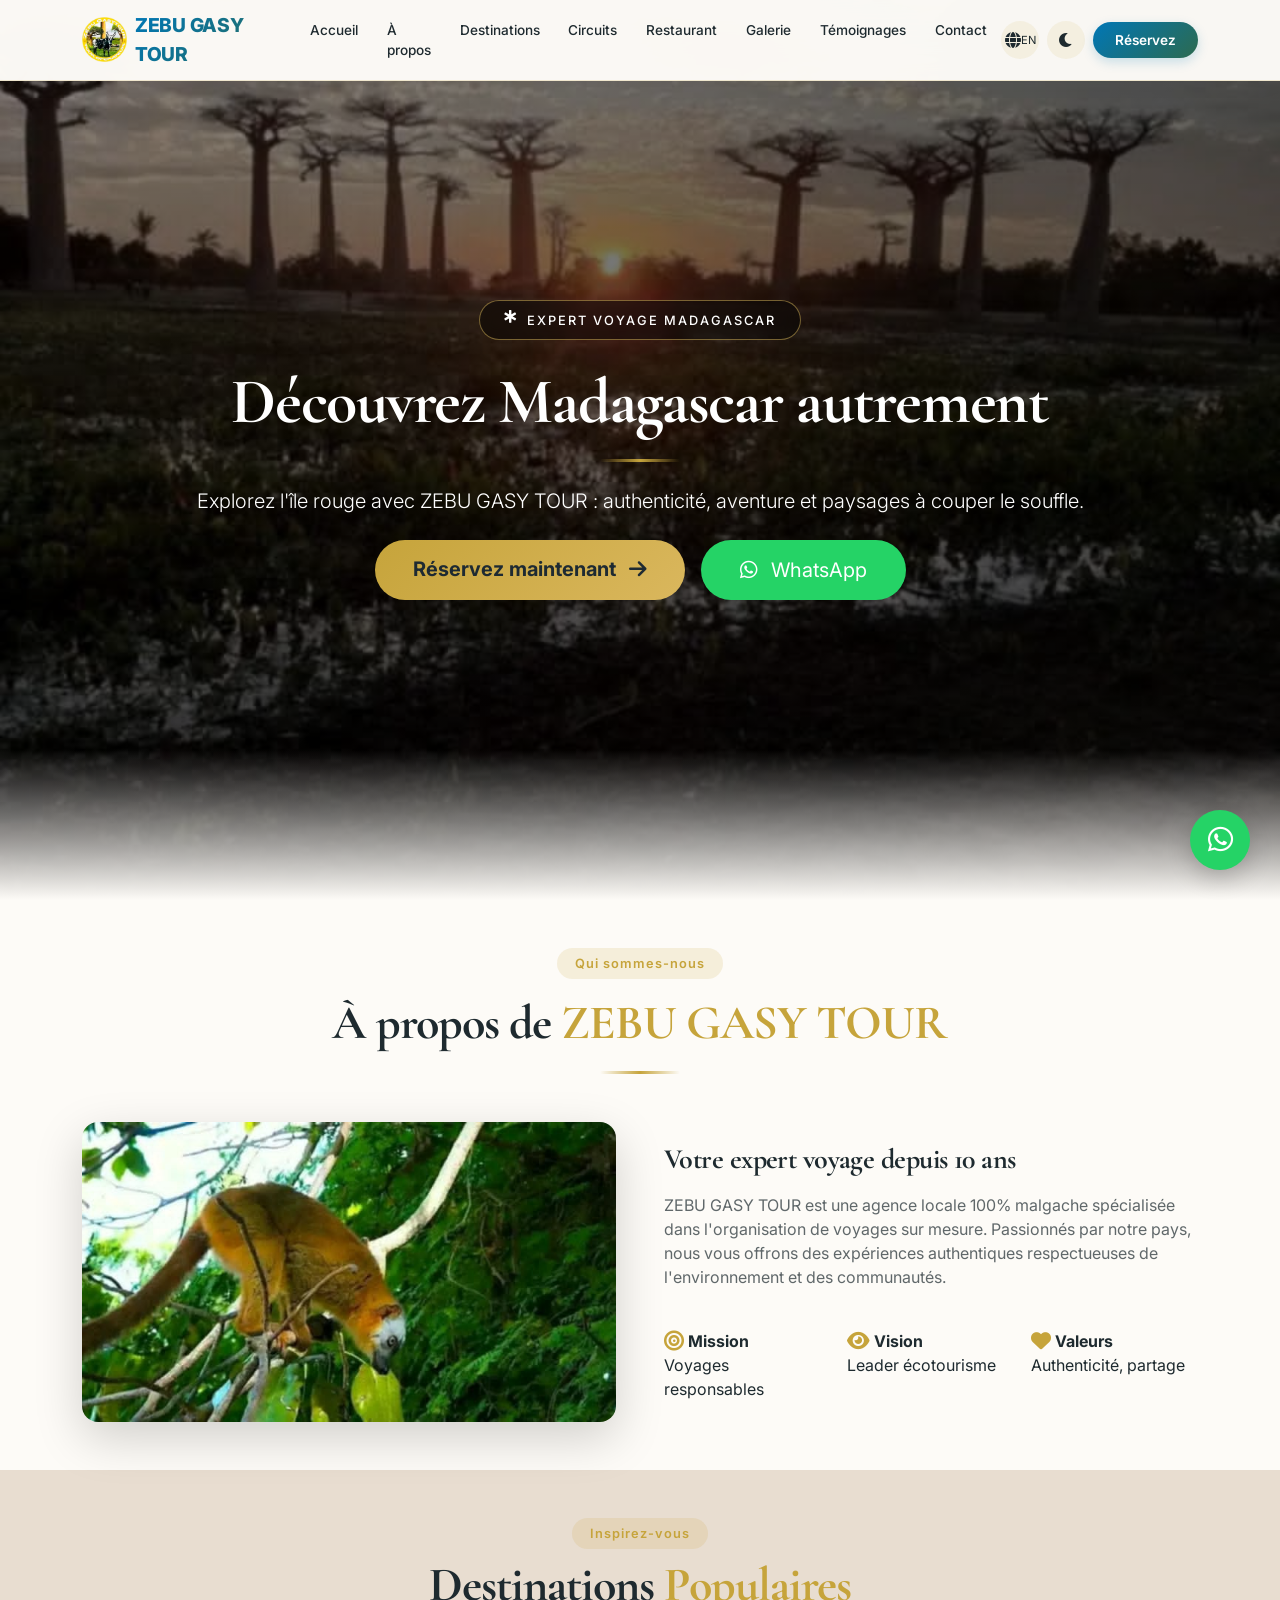
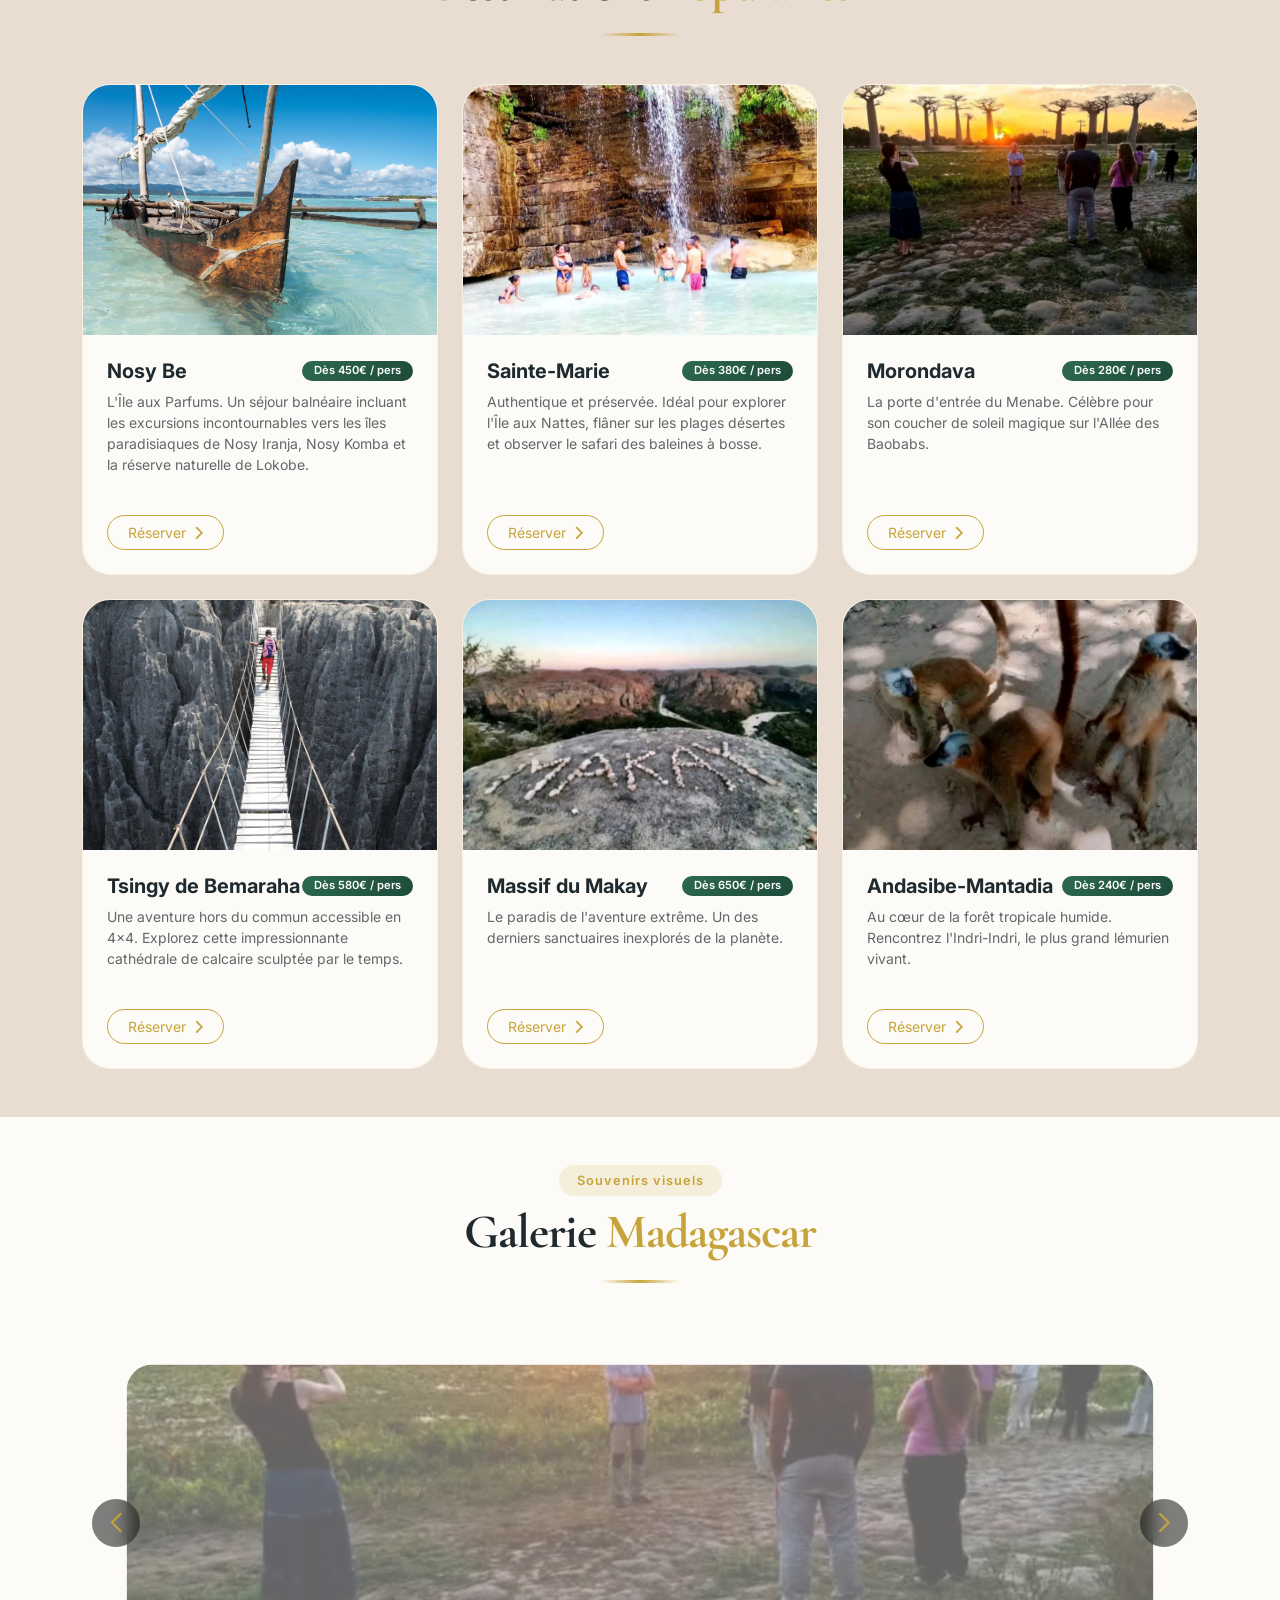
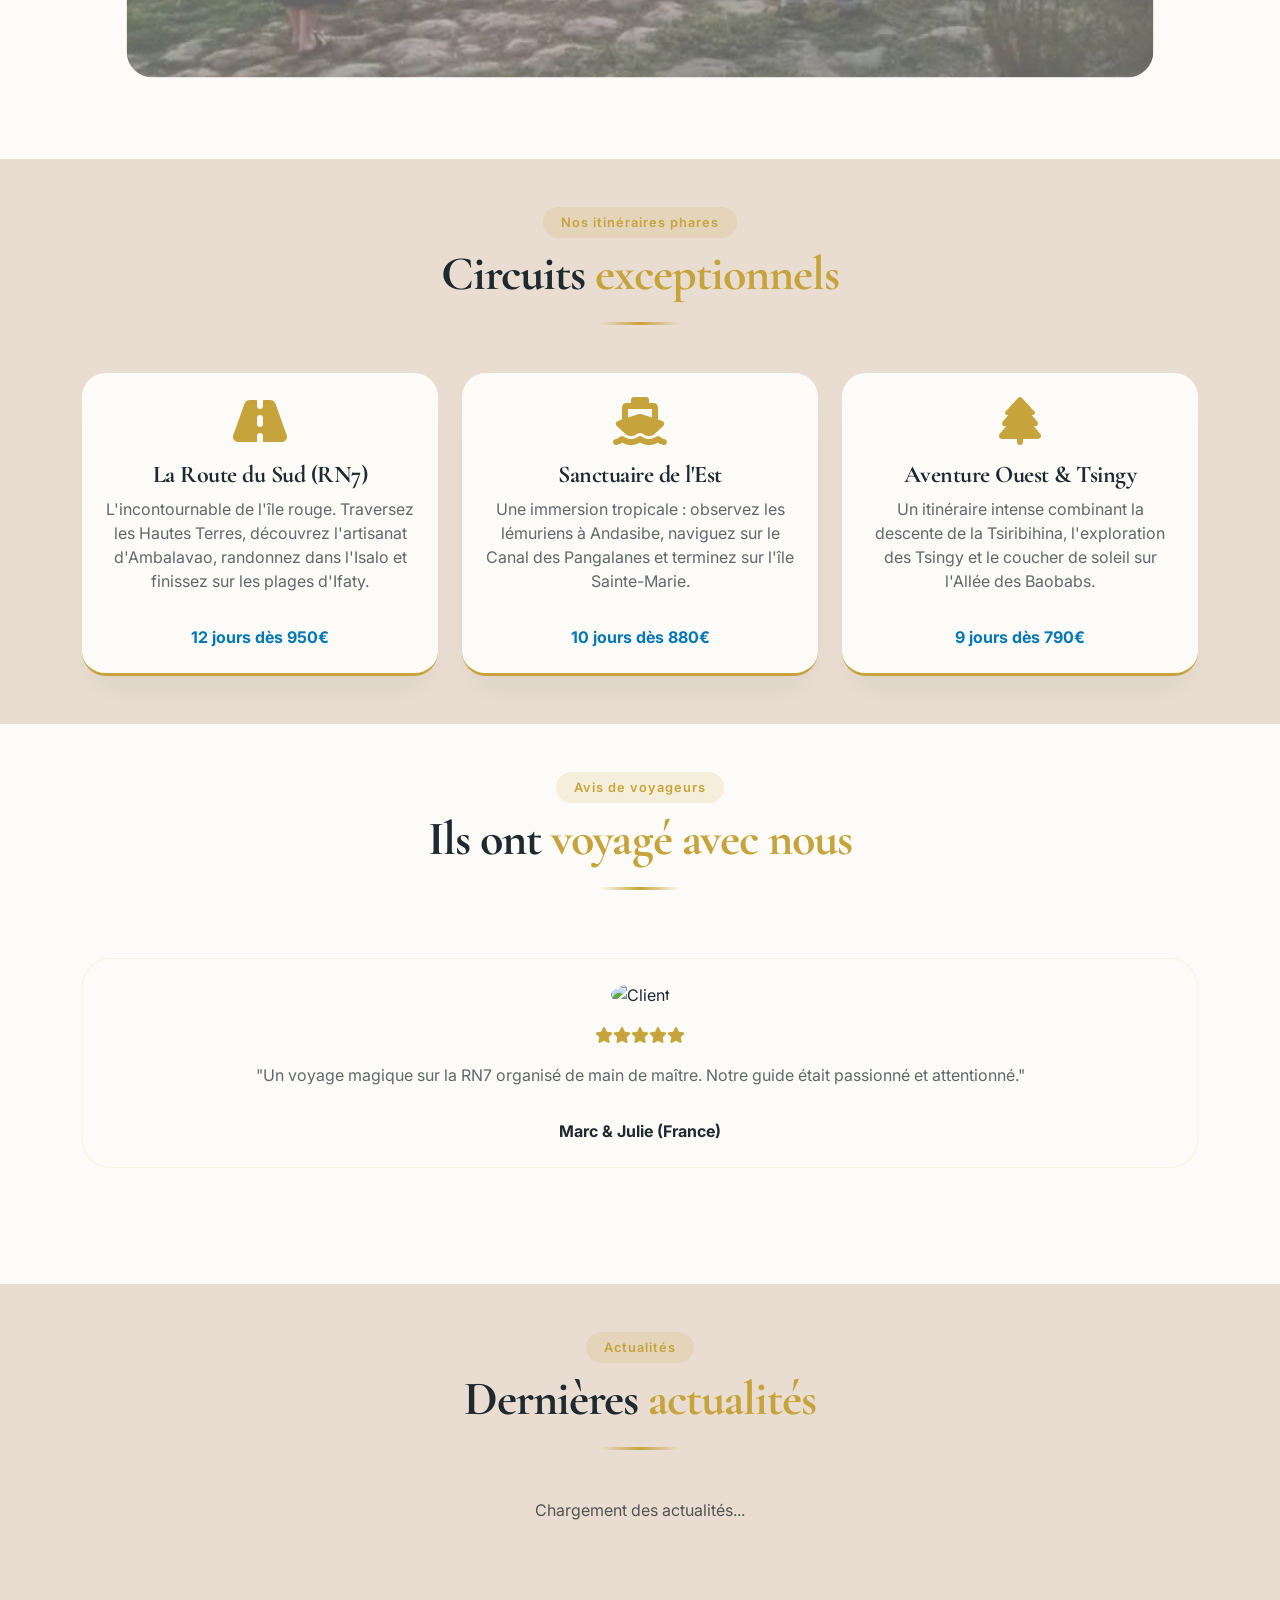
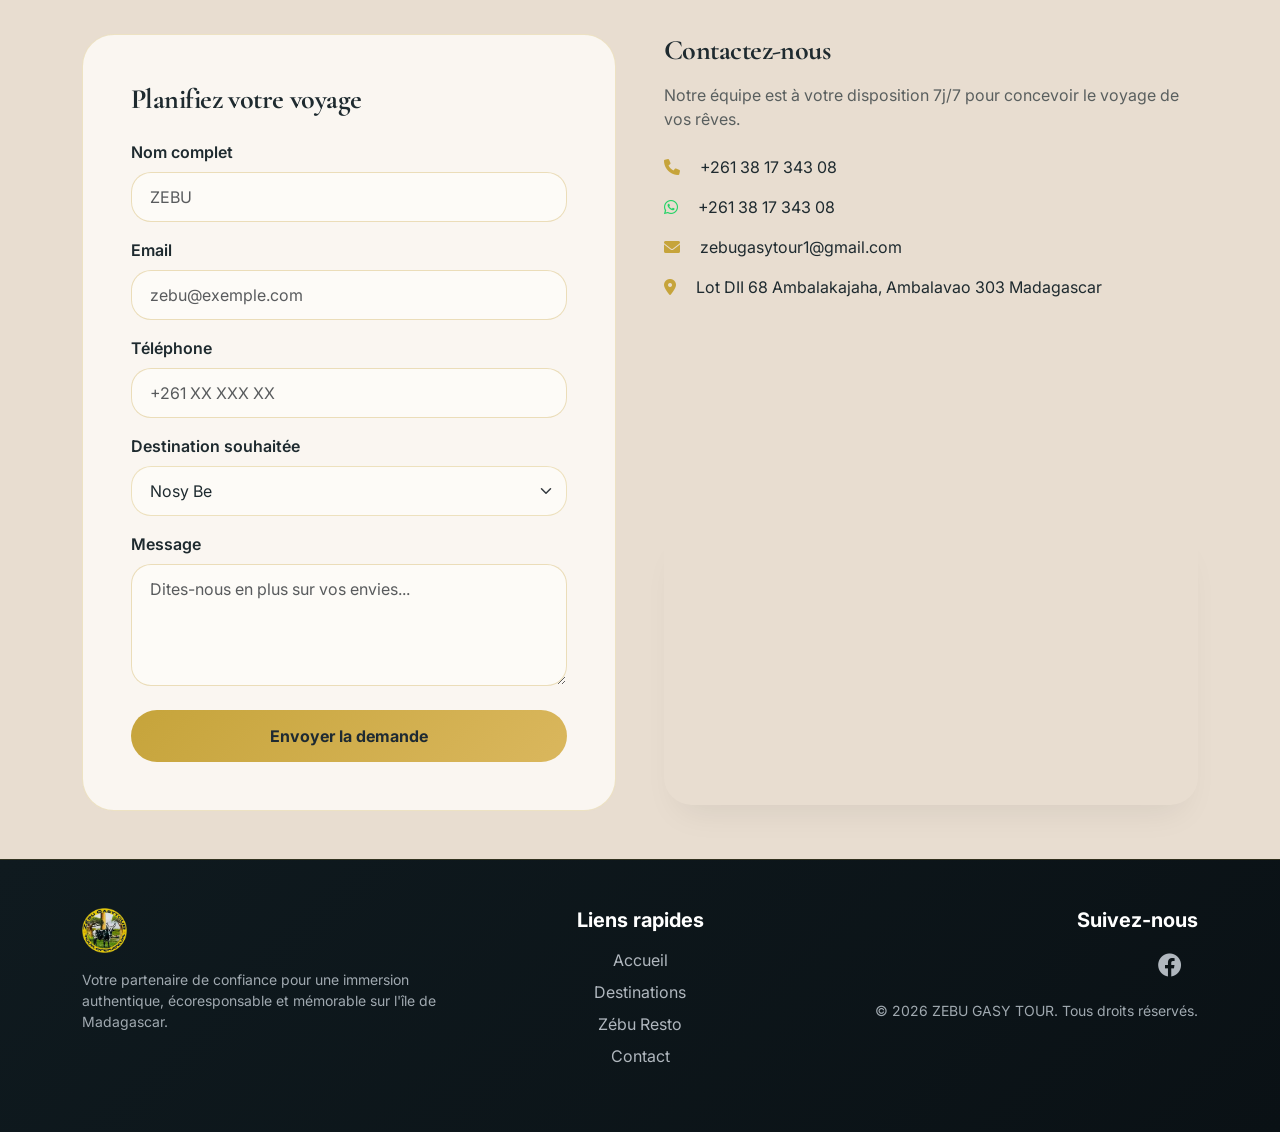
==== commit f9376a97: "Mise à jour majeure: actualités + navbar améliorée" ====
--- a/index.html
+++ b/index.html
@@ -3,12 +3,11 @@
 <head>
   <meta charset="UTF-8">
   <meta name="viewport" content="width=device-width, initial-scale=1.0, user-scalable=yes">
-  <meta name="description" content="ZEBU GASY TOUR - Agence de voyage et tour opérateur à Madagascar. Découvrez des circuits exclusifs, destinations paradisiaques et aventures uniques sur l'île rouge.">
-  <meta name="keywords" content="Madagascar, voyage, tour opérateur, ZEBU GASY TOUR, Nosy Be, Sainte-Marie, Morondava, Tsingy">
+  <meta name="description" content="ZEBU GASY TOUR - Agence de voyage et tour opérateur à Madagascar.">
+  <meta name="keywords" content="Madagascar, voyage, tour opérateur, ZEBU GASY TOUR">
   <meta name="author" content="ZEBU GASY TOUR">
   <title>ZEBU GASY TOUR | Agence de voyage Madagascar</title>
   
-  <!-- Bootstrap 5 CSS + Icons + AOS + Swiper + Font Awesome + Google Fonts -->
   <link href="https://cdn.jsdelivr.net/npm/bootstrap@5.3.0-alpha1/dist/css/bootstrap.min.css" rel="stylesheet">
   <link rel="stylesheet" href="https://cdnjs.cloudflare.com/ajax/libs/font-awesome/6.0.0-beta3/css/all.min.css">
   <link rel="stylesheet" href="https://cdnjs.cloudflare.com/ajax/libs/aos/2.3.4/aos.css">
@@ -16,19 +15,12 @@
   <link href="https://fonts.googleapis.com/css2?family=Inter:opsz,wght@14..32,300;14..32,400;14..32,500;14..32,600;14..32,700;14..32,800&family=Cormorant+Garamond:ital,wght@0,400;0,500;0,600;0,700;1,400&display=swap" rel="stylesheet">
   
   <style>
-    * {
-      margin: 0;
-      padding: 0;
-      box-sizing: border-box;
-    }
-
-    /* Palette Premium Rafinée */
+    * { margin: 0; padding: 0; box-sizing: border-box; }
     :root {
       --cream: #FDFBF7;
       --charcoal: #1E2A2F;
       --gold-muted: #C6A43B;
       --gold-bright: #DAB75D;
-      --gold-dark: #A17F2A;
       --ocean: #0077B6;
       --tropical: #2D6A4F;
       --sand: #E8DDD0;
@@ -36,15 +28,12 @@
       --shadow-hover: 0 30px 45px -20px rgba(0,0,0,0.15);
       --transition: all 0.5s cubic-bezier(0.2, 0.9, 0.4, 1.1);
     }
-
-    /* Mode sombre */
     [data-theme="dark"] {
       --cream: #12181C;
       --charcoal: #E9ECEF;
       --sand: #1F2A2F;
       --shadow-sm: 0 20px 35px -15px rgba(0,0,0,0.3);
     }
-
     body {
       font-family: 'Inter', sans-serif;
       background-color: var(--cream);
@@ -52,51 +41,29 @@
       transition: background-color 0.4s ease, color 0.3s;
       overflow-x: hidden;
     }
-
-    h1, h2, h3, h4, .serif {
-      font-family: 'Cormorant Garamond', serif;
-      font-weight: 600;
-      letter-spacing: -0.02em;
-    }
-
+    h1, h2, h3, h4, .serif { font-family: 'Cormorant Garamond', serif; font-weight: 600; letter-spacing: -0.02em; }
     .bg-light-custom { background-color: var(--sand) !important; transition: background 0.3s ease; }
     .text-muted-custom { color: var(--charcoal); opacity: 0.7; }
 
-    /* Navbar */
+    /* ===== NAVBAR COMME DANS L'IMAGE ===== */
     .navbar-premium {
       background: rgba(253, 251, 247, 0.98);
       backdrop-filter: blur(20px);
       border-bottom: 1px solid rgba(198, 164, 59, 0.2);
-      padding: 0.9rem 0;
+      padding: 0.7rem 0;
       transition: all 0.4s cubic-bezier(0.2, 0.9, 0.4, 1.1);
       box-shadow: 0 2px 25px rgba(0,0,0,0.03);
     }
-    [data-theme="dark"] .navbar-premium {
-      background: rgba(18, 24, 28, 0.98);
-      border-bottom: 1px solid rgba(198, 164, 59, 0.25);
-    }
+    [data-theme="dark"] .navbar-premium { background: rgba(18, 24, 28, 0.98); border-bottom: 1px solid rgba(198, 164, 59, 0.25); }
+    .navbar-premium.scrolled { padding: 0.4rem 0; background: rgba(253, 251, 247, 0.98); box-shadow: 0 4px 30px rgba(0,0,0,0.08); }
+    [data-theme="dark"] .navbar-premium.scrolled { background: rgba(18, 24, 28, 0.98); }
     
-    .navbar-premium.scrolled {
-      padding: 0.5rem 0;
-      background: rgba(253, 251, 247, 0.98);
-      box-shadow: 0 4px 30px rgba(0,0,0,0.08);
-    }
-    [data-theme="dark"] .navbar-premium.scrolled {
-      background: rgba(18, 24, 28, 0.98);
-    }
-
-    .brand-wrapper {
-      display: flex;
-      align-items: center;
-      gap: 0.5rem;
-      text-decoration: none;
-      transition: transform 0.3s ease;
-    }
+    .brand-wrapper { display: flex; align-items: center; gap: 0.5rem; text-decoration: none; }
     .brand-wrapper:hover { transform: translateX(3px); }
-    .logo-img { height: 52px; width: auto; transition: all 0.3s ease; filter: drop-shadow(0 2px 6px rgba(0,0,0,0.05)); }
+    .logo-img { height: 45px; width: auto; transition: all 0.3s ease; }
     .logo-img:hover { transform: scale(1.03); }
     .logo-text {
-      font-size: 1.35rem;
+      font-size: 1.2rem;
       font-weight: 800;
       background: linear-gradient(135deg, var(--ocean) 0%, var(--tropical) 100%);
       -webkit-background-clip: text;
@@ -104,161 +71,111 @@
       color: transparent;
       letter-spacing: -0.3px;
     }
-
-    .nav-link-premium { 
+    
+    .nav-link-premium {
       font-weight: 500; 
       color: var(--charcoal); 
-      padding: 0.5rem 1rem;
+      padding: 0.4rem 0.8rem;
       margin: 0 0.1rem;
       transition: all 0.3s ease;
       position: relative;
-      border-radius: 50px;
-      font-size: 0.9rem;
+      border-radius: 30px;
+      font-size: 0.85rem;
       text-decoration: none;
       display: inline-block;
     }
-    .nav-link-premium::before {
-      content: '';
-      position: absolute;
-      bottom: 0;
-      left: 50%;
+    .nav-link-premium::after {
+      content: ''; 
+      position: absolute; 
+      bottom: 2px; 
+      left: 50%; 
       transform: translateX(-50%);
-      width: 0;
-      height: 2px;
+      width: 0; 
+      height: 2px; 
       background: linear-gradient(90deg, var(--gold-muted), var(--gold-bright));
-      transition: width 0.3s ease;
+      transition: width 0.3s ease; 
       border-radius: 2px;
     }
-    .nav-link-premium:hover::before { width: 70%; }
+    .nav-link-premium:hover::after { width: 60%; }
     .nav-link-premium:hover { 
       color: var(--gold-muted); 
-      background: rgba(198, 164, 59, 0.08);
-      transform: translateY(-2px);
-    }
-
-    .header-actions { display: flex; align-items: center; gap: 0.75rem; }
-    .icon-btn {
-      background: rgba(198, 164, 59, 0.1);
-      border: none;
-      width: 42px;
-      height: 42px;
-      border-radius: 50%;
-      display: flex;
-      align-items: center;
-      justify-content: center;
-      color: var(--charcoal);
-      transition: all 0.3s ease;
-      cursor: pointer;
-    }
-    .icon-btn:hover { background: var(--gold-muted); color: white; transform: translateY(-2px); }
+      background: rgba(198, 164, 59, 0.06);
+    }
+    
     .btn-reserve-premium {
-      background: linear-gradient(135deg, var(--ocean), var(--tropical));
-      color: white;
+      background: linear-gradient(135deg, var(--ocean), var(--tropical)); 
+      color: white; 
       border-radius: 50px;
-      padding: 10px 28px;
-      transition: all 0.3s ease;
-      border: none;
-      font-weight: 600;
-      font-size: 0.9rem;
-      text-decoration: none;
+      padding: 8px 22px; 
+      transition: all 0.3s ease; 
+      border: none; 
+      font-weight: 600; 
+      font-size: 0.85rem;
+      text-decoration: none; 
       display: inline-block;
+      box-shadow: 0 4px 12px rgba(0,119,182,0.2);
     }
     .btn-reserve-premium:hover { 
       transform: translateY(-2px); 
       box-shadow: 0 8px 20px rgba(0,119,182,0.35);
-      background: linear-gradient(135deg, var(--tropical), var(--ocean));
-      color: white;
-    }
-
-    .navbar-toggler-custom {
-      border: none;
-      background: rgba(198, 164, 59, 0.1);
-      padding: 10px 12px;
-      border-radius: 12px;
-      transition: all 0.3s;
-    }
+      background: linear-gradient(135deg, var(--tropical), var(--ocean)); 
+      color: white; 
+    }
+    
+    .navbar-toggler-custom { border: none; background: rgba(198, 164, 59, 0.1); padding: 8px 12px; border-radius: 12px; transition: all 0.3s; }
     .navbar-toggler-custom:hover { background: var(--gold-muted); }
     .navbar-toggler-custom:focus { box-shadow: none; }
-
+    .header-actions { display: flex; align-items: center; gap: 0.5rem; }
+    .icon-btn {
+      background: rgba(198, 164, 59, 0.1); border: none; width: 38px; height: 38px; border-radius: 50%;
+      display: flex; align-items: center; justify-content: center; color: var(--charcoal);
+      transition: all 0.3s ease; cursor: pointer;
+    }
+    .icon-btn:hover { background: var(--gold-muted); color: white; transform: translateY(-2px); }
+    
     @media (max-width: 991px) {
-      .nav-link-premium { padding: 0.6rem 1.5rem; width: 100%; text-align: center; display: block; }
-      .header-actions { justify-content: center; margin-top: 0.5rem; }
-      .logo-img { height: 42px; }
+      .nav-link-premium { padding: 0.6rem 1.2rem; width: 100%; text-align: center; display: block; }
+      .header-actions { justify-content: center; margin-top: 0.5rem; flex-wrap: wrap; }
+      .logo-img { height: 38px; }
+      .logo-text { font-size: 1rem; }
     }
 
     /* Hero */
     .hero-section {
       min-height: 100vh;
       background: linear-gradient(115deg, rgba(0,0,0,0.45) 0%, rgba(0,0,0,0.65) 100%), url('./Image/_H_EXBcf.jpeg');
-      background-size: cover;
-      background-position: center;
-      background-attachment: fixed;
-      position: relative;
+      background-size: cover; background-position: center; background-attachment: fixed; position: relative;
     }
     .hero-section::after {
-      content: '';
-      position: absolute;
-      bottom: 0;
-      left: 0;
-      width: 100%;
-      height: 150px;
-      background: linear-gradient(to top, var(--cream), transparent);
-      pointer-events: none;
+      content: ''; position: absolute; bottom: 0; left: 0; width: 100%; height: 150px;
+      background: linear-gradient(to top, var(--cream), transparent); pointer-events: none;
     }
     .badge-luxury {
-      background: rgba(0,0,0,0.45);
-      backdrop-filter: blur(8px);
-      padding: 0.6rem 1.5rem;
-      border-radius: 60px;
-      font-size: 0.8rem;
-      letter-spacing: 2px;
-      font-weight: 500;
-      border: 1px solid rgba(218,183,93,0.5);
+      background: rgba(0,0,0,0.45); backdrop-filter: blur(8px); padding: 0.6rem 1.5rem; border-radius: 60px;
+      font-size: 0.8rem; letter-spacing: 2px; font-weight: 500; border: 1px solid rgba(218,183,93,0.5);
     }
     .btn-hero {
-      background: linear-gradient(135deg, var(--gold-muted), var(--gold-bright));
-      color: #1e2a32;
-      font-weight: 700;
-      border-radius: 50px;
-      padding: 14px 38px;
-      transition: var(--transition);
-      border: none;
-      text-decoration: none;
-      display: inline-block;
+      background: linear-gradient(135deg, var(--gold-muted), var(--gold-bright)); color: #1e2a32;
+      font-weight: 700; border-radius: 50px; padding: 14px 38px; transition: var(--transition);
+      border: none; text-decoration: none; display: inline-block;
     }
     .btn-hero:hover { transform: translateY(-3px); box-shadow: 0 12px 28px rgba(198,164,59,0.4); color: #0A0E10; }
     .btn-wa {
-      background: #25D366;
-      color: white;
-      border-radius: 50px;
-      padding: 14px 38px;
-      transition: var(--transition);
-      text-decoration: none;
-      display: inline-block;
-    }
-    .btn-wa:hover { transform: translateY(-3px); background: #128C7E; color: white; box-shadow: 0 8px 25px rgba(37,211,102,0.3);}
-
+      background: #25D366; color: white; border-radius: 50px; padding: 14px 38px;
+      transition: var(--transition); text-decoration: none; display: inline-block;
+    }
+    .btn-wa:hover { transform: translateY(-3px); background: #128C7E; color: white; box-shadow: 0 8px 25px rgba(37,211,102,0.3); }
     .badge-subtle {
-      background: rgba(198, 164, 59, 0.15);
-      color: var(--gold-muted);
-      padding: 6px 18px;
-      border-radius: 40px;
-      font-weight: 600;
-      font-size: 0.8rem;
-      letter-spacing: 1px;
-      display: inline-block;
+      background: rgba(198, 164, 59, 0.15); color: var(--gold-muted); padding: 6px 18px;
+      border-radius: 40px; font-weight: 600; font-size: 0.8rem; letter-spacing: 1px; display: inline-block;
     }
     .highlight { color: var(--gold-muted); }
     .gold-divider { width: 80px; height: 3px; background: linear-gradient(90deg, transparent, var(--gold-muted), transparent); margin: 18px auto 0; border-radius: 4px; }
 
     /* Cards */
     .destination-card {
-      transition: var(--transition);
-      border-radius: 28px;
-      overflow: hidden;
-      background: var(--cream);
-      border: 1px solid rgba(198, 164, 59, 0.12);
-      cursor: pointer;
+      transition: var(--transition); border-radius: 28px; overflow: hidden; background: var(--cream);
+      border: 1px solid rgba(198, 164, 59, 0.12); cursor: pointer;
     }
     .destination-card:hover { transform: translateY(-12px) scale(1.01); box-shadow: var(--shadow-hover); border-color: rgba(198, 164, 59, 0.3); }
     .destination-card img { transition: transform 0.6s ease; height: 250px; object-fit: cover; width: 100%; }
@@ -266,14 +183,9 @@
     .price-badge { background: linear-gradient(135deg, var(--tropical), #1e4a3a); color: white; border-radius: 30px; font-size: 0.7rem; padding: 4px 12px; font-weight: 600; }
     .btn-outline-gold { border: 1.5px solid var(--gold-muted); color: var(--gold-muted); border-radius: 40px; background: transparent; padding: 6px 20px; transition: var(--transition); text-decoration: none; display: inline-block; }
     .btn-outline-gold:hover { background: var(--gold-muted); color: white; transform: translateY(-2px); }
-
     .circuit-card {
-      background: var(--cream);
-      transition: var(--transition);
-      border-bottom: 3px solid var(--gold-muted);
-      border-radius: 24px;
-      cursor: pointer;
-      box-shadow: var(--shadow-sm);
+      background: var(--cream); transition: var(--transition); border-bottom: 3px solid var(--gold-muted);
+      border-radius: 24px; cursor: pointer; box-shadow: var(--shadow-sm);
     }
     .circuit-card:hover { transform: translateY(-10px); box-shadow: var(--shadow-hover); }
     .circuit-card i { transition: transform 0.3s ease; }
@@ -288,18 +200,14 @@
     .swiper-button-next, .swiper-button-prev { color: var(--gold-muted); background: rgba(0,0,0,0.5); backdrop-filter: blur(8px); border-radius: 50%; width: 48px; height: 48px; transition: all 0.3s; }
     .swiper-button-next::after, .swiper-button-prev::after { font-size: 1.2rem; font-weight: bold; }
     .swiper-button-next:hover, .swiper-button-prev:hover { background: var(--gold-muted); color: white; transform: scale(1.1); }
-
     .testimonial-swiper { width: 100%; padding: 20px 0; }
     .testimonial-card { background: var(--cream) !important; transition: var(--transition); cursor: pointer; border-radius: 28px; border: 1px solid rgba(198,164,59,0.1); }
     .testimonial-card:hover { transform: translateY(-8px); box-shadow: var(--shadow-hover); }
 
     /* Form */
     .glass-form {
-      background: rgba(253, 251, 247, 0.85);
-      backdrop-filter: blur(12px);
-      border: 1px solid rgba(198, 164, 59, 0.25);
-      transition: var(--transition);
-      border-radius: 32px;
+      background: rgba(253, 251, 247, 0.85); backdrop-filter: blur(12px);
+      border: 1px solid rgba(198, 164, 59, 0.25); transition: var(--transition); border-radius: 32px;
     }
     [data-theme="dark"] .glass-form { background: rgba(30, 42, 50, 0.85); }
     .glass-form:hover { box-shadow: var(--shadow-hover); border-color: var(--gold-muted); }
@@ -308,32 +216,299 @@
     .btn-gold { background: linear-gradient(135deg, var(--gold-muted), var(--gold-bright)); color: #1e2a32; font-weight: 700; border-radius: 50px; transition: var(--transition); border: none; padding: 14px; width: 100%; }
     .btn-gold:hover { transform: translateY(-3px); box-shadow: 0 10px 25px rgba(198,164,59,0.4); }
     .btn-gold:disabled { opacity: 0.6; transform: none; cursor: not-allowed; }
-
     .map-container iframe { width: 100%; border-radius: 28px; height: 280px; border: none; box-shadow: var(--shadow-sm); }
+
+    /* News Cards */
+    .news-card {
+      background: var(--card-bg, var(--cream));
+      border-radius: 20px;
+      overflow: hidden;
+      transition: var(--transition);
+      border: 1px solid rgba(198, 164, 59, 0.1);
+      height: 100%;
+      display: flex;
+      flex-direction: column;
+    }
+    .news-card:hover {
+      transform: translateY(-8px);
+      box-shadow: var(--shadow-hover);
+      border-color: rgba(198, 164, 59, 0.3);
+    }
+    .news-card-image {
+      width: 100%;
+      height: 200px;
+      object-fit: cover;
+      background: var(--sand);
+    }
+    .news-card-body {
+      padding: 1.5rem;
+      flex: 1;
+      display: flex;
+      flex-direction: column;
+    }
+    .news-card-header {
+      display: flex;
+      justify-content: space-between;
+      align-items: center;
+      margin-bottom: 0.75rem;
+    }
+    .news-type {
+      font-size: 0.7rem;
+      padding: 4px 12px;
+      border-radius: 20px;
+      font-weight: 500;
+      text-transform: uppercase;
+      letter-spacing: 0.5px;
+    }
+    .news-type.actualite { background: rgba(0,119,182,0.1); color: #0077B6; }
+    .news-type.promotion { background: rgba(198,164,59,0.15); color: #C6A43B; }
+    .news-type.evenement { background: rgba(45,106,79,0.1); color: #2D6A4F; }
+    .news-date { font-size: 0.75rem; color: var(--text-muted, #6c757d); }
+    .news-card-body h5 { margin-bottom: 0.5rem; }
+    .news-card-body p { flex: 1; }
 
     /* Footer */
     .footer-premium { background: linear-gradient(135deg, #0F1A1F, #0A1115); color: #A0A9B0; border-top: 1px solid rgba(198,164,59,0.2); }
     .footer-premium a { color: #B0B7BE; text-decoration: none; transition: 0.2s; }
     .footer-premium a:hover { color: var(--gold-muted); transform: translateX(3px); display: inline-block; }
 
-    /* WhatsApp Flottant */
-    .btn-float-wa {
+    /* ===== CHATBOT FLOATING BUTTON ===== */
+    .chatbot-toggle {
       position: fixed;
       bottom: 30px;
-      right: 30px;
-      background: #25D366;
-      width: 62px;
-      height: 62px;
+      right: 100px;
+      background: linear-gradient(135deg, #0077B6, #2D6A4F);
+      width: 60px;
+      height: 60px;
       border-radius: 50%;
       display: flex;
       align-items: center;
       justify-content: center;
       color: white;
-      box-shadow: 0 8px 25px rgba(0,0,0,0.2);
+      box-shadow: 0 8px 25px rgba(0,119,182,0.3);
+      z-index: 999;
+      transition: all 0.3s cubic-bezier(0.2, 0.9, 0.4, 1.1);
+      animation: chatPulse 2.5s infinite;
+      cursor: pointer;
+      border: none;
+      font-size: 1.6rem;
+    }
+    .chatbot-toggle:hover {
+      transform: scale(1.12);
+      box-shadow: 0 12px 35px rgba(0,119,182,0.5);
+    }
+    .chatbot-toggle .notification-dot {
+      position: absolute;
+      top: -2px;
+      right: -2px;
+      width: 16px;
+      height: 16px;
+      background: #25D366;
+      border-radius: 50%;
+      border: 3px solid var(--cream);
+      animation: blink 1.5s infinite;
+    }
+    @keyframes chatPulse {
+      0%, 100% { box-shadow: 0 8px 25px rgba(0,119,182,0.3); transform: scale(1); }
+      50% { box-shadow: 0 8px 35px rgba(0,119,182,0.6); transform: scale(1.05); }
+    }
+    @keyframes blink {
+      0%, 100% { opacity: 1; }
+      50% { opacity: 0.3; }
+    }
+
+    /* Chatbot Window */
+    .chatbot-window {
+      position: fixed;
+      bottom: 105px;
+      right: 30px;
+      width: 380px;
+      max-width: 90vw;
+      max-height: 500px;
+      height: 500px;
+      background: var(--cream);
+      border-radius: 24px;
+      box-shadow: 0 20px 60px rgba(0,0,0,0.2);
       z-index: 1000;
-      transition: var(--transition);
-      animation: waPulse 2s infinite;
-      text-decoration: none;
+      display: none;
+      flex-direction: column;
+      overflow: hidden;
+      border: 1px solid rgba(198, 164, 59, 0.2);
+      transition: all 0.3s cubic-bezier(0.2, 0.9, 0.4, 1.1);
+    }
+    .chatbot-window.open { display: flex; animation: slideUp 0.3s ease; }
+    @keyframes slideUp {
+      from { opacity: 0; transform: translateY(20px); }
+      to { opacity: 1; transform: translateY(0); }
+    }
+    [data-theme="dark"] .chatbot-window { background: #1A242D; border-color: rgba(198,164,59,0.3); }
+
+    .chatbot-header {
+      background: linear-gradient(135deg, #0077B6, #2D6A4F);
+      padding: 0.8rem 1.2rem;
+      display: flex;
+      justify-content: space-between;
+      align-items: center;
+      color: white;
+      flex-shrink: 0;
+    }
+    .chatbot-header .chatbot-title {
+      display: flex;
+      align-items: center;
+      gap: 10px;
+      font-weight: 600;
+      font-size: 0.95rem;
+    }
+    .chatbot-header .chatbot-title img {
+      height: 30px;
+      width: 30px;
+      border-radius: 50%;
+      object-fit: cover;
+      border: 2px solid rgba(255,255,255,0.3);
+    }
+    .chatbot-header .chatbot-close {
+      background: none;
+      border: none;
+      color: white;
+      font-size: 1.1rem;
+      cursor: pointer;
+      opacity: 0.7;
+      transition: 0.2s;
+      padding: 4px 8px;
+    }
+    .chatbot-header .chatbot-close:hover { opacity: 1; }
+
+    .chatbot-messages {
+      flex: 1;
+      padding: 0.8rem 1rem;
+      overflow-y: auto;
+      display: flex;
+      flex-direction: column;
+      gap: 0.6rem;
+    }
+    .chatbot-messages::-webkit-scrollbar { width: 4px; }
+    .chatbot-messages::-webkit-scrollbar-track { background: transparent; }
+    .chatbot-messages::-webkit-scrollbar-thumb { background: var(--gold-muted); border-radius: 4px; }
+
+    .message {
+      max-width: 85%;
+      padding: 0.6rem 1rem;
+      border-radius: 14px;
+      font-size: 0.85rem;
+      line-height: 1.5;
+      word-wrap: break-word;
+      animation: messageIn 0.3s ease;
+    }
+    @keyframes messageIn {
+      from { opacity: 0; transform: translateY(5px); }
+      to { opacity: 1; transform: translateY(0); }
+    }
+    .message.bot {
+      background: var(--sand);
+      color: var(--charcoal);
+      align-self: flex-start;
+      border-bottom-left-radius: 4px;
+    }
+    .message.user {
+      background: linear-gradient(135deg, var(--gold-muted), var(--gold-bright));
+      color: #1E2A2F;
+      align-self: flex-end;
+      border-bottom-right-radius: 4px;
+    }
+    [data-theme="dark"] .message.bot { background: #2A3A45; color: #E9ECEF; }
+
+    .quick-replies {
+      display: flex;
+      flex-wrap: wrap;
+      gap: 0.4rem;
+      margin-top: 0.3rem;
+      align-self: flex-start;
+    }
+    .quick-reply {
+      background: rgba(198, 164, 59, 0.12);
+      color: var(--gold-muted);
+      border: 1px solid rgba(198, 164, 59, 0.15);
+      padding: 0.3rem 0.9rem;
+      border-radius: 30px;
+      font-size: 0.7rem;
+      cursor: pointer;
+      transition: all 0.2s;
+      font-weight: 500;
+    }
+    .quick-reply:hover {
+      background: var(--gold-muted);
+      color: #1E2A2F;
+      transform: translateY(-2px);
+    }
+    [data-theme="dark"] .quick-reply { background: rgba(198,164,59,0.1); }
+
+    .chatbot-input {
+      padding: 0.6rem 1rem;
+      border-top: 1px solid rgba(198,164,59,0.15);
+      display: flex;
+      gap: 0.5rem;
+      flex-shrink: 0;
+      background: var(--cream);
+    }
+    [data-theme="dark"] .chatbot-input { background: #1A242D; border-top-color: rgba(198,164,59,0.2); }
+    .chatbot-input input {
+      flex: 1;
+      border: 1px solid rgba(198,164,59,0.2);
+      border-radius: 30px;
+      padding: 0.4rem 1rem;
+      font-size: 0.85rem;
+      background: var(--cream);
+      color: var(--charcoal);
+      outline: none;
+      transition: 0.3s;
+    }
+    .chatbot-input input:focus { border-color: var(--gold-muted); box-shadow: 0 0 0 3px rgba(198,164,59,0.15); }
+    [data-theme="dark"] .chatbot-input input { background: #2A3A45; color: #E9ECEF; border-color: rgba(198,164,59,0.3); }
+    .chatbot-input .send-btn {
+      background: linear-gradient(135deg, var(--gold-muted), var(--gold-bright));
+      color: #1E2A2F;
+      border: none;
+      border-radius: 50%;
+      width: 38px;
+      height: 38px;
+      font-size: 0.9rem;
+      cursor: pointer;
+      transition: all 0.2s;
+      display: flex;
+      align-items: center;
+      justify-content: center;
+    }
+    .chatbot-input .send-btn:hover { transform: scale(1.05); box-shadow: 0 4px 15px rgba(198,164,59,0.3); }
+    .chatbot-input .send-btn:disabled { opacity: 0.5; cursor: not-allowed; transform: none; }
+
+    .typing-indicator {
+      display: none;
+      padding: 0.3rem 1rem;
+      align-self: flex-start;
+    }
+    .typing-indicator span {
+      display: inline-block;
+      width: 8px;
+      height: 8px;
+      border-radius: 50%;
+      background: var(--gold-muted);
+      margin: 0 2px;
+      animation: typing 1.4s infinite both;
+    }
+    .typing-indicator span:nth-child(2) { animation-delay: 0.2s; }
+    .typing-indicator span:nth-child(3) { animation-delay: 0.4s; }
+    @keyframes typing {
+      0%, 60%, 100% { transform: translateY(0); opacity: 0.4; }
+      30% { transform: translateY(-8px); opacity: 1; }
+    }
+    .typing-indicator.active { display: flex; }
+
+    /* WhatsApp Flottant */
+    .btn-float-wa {
+      position: fixed; bottom: 30px; right: 30px; background: #25D366; width: 60px; height: 60px;
+      border-radius: 50%; display: flex; align-items: center; justify-content: center; color: white;
+      box-shadow: 0 8px 25px rgba(0,0,0,0.2); z-index: 1000; transition: var(--transition);
+      animation: waPulse 2s infinite; text-decoration: none; font-size: 1.8rem;
     }
     @keyframes waPulse {
       0%, 100% { box-shadow: 0 8px 20px rgba(37,211,102,0.3); transform: scale(1); }
@@ -343,36 +518,16 @@
 
     /* Toast Notification */
     .toast-notification {
-      position: fixed;
-      bottom: 100px;
-      right: 30px;
-      background: var(--tropical);
-      color: white;
-      padding: 16px 32px;
-      border-radius: 16px;
-      font-weight: 500;
-      z-index: 1100;
-      opacity: 0;
-      transition: all 0.4s cubic-bezier(0.2, 0.9, 0.4, 1.1);
-      pointer-events: none;
-      box-shadow: 0 8px 30px rgba(0,0,0,0.2);
-      font-size: 0.95rem;
-      max-width: 500px;
-      transform: translateY(20px);
-      display: flex;
-      align-items: center;
-      gap: 12px;
-    }
-    .toast-notification.show { 
-      opacity: 1; 
-      transform: translateY(0);
-      pointer-events: auto;
-    }
+      position: fixed; bottom: 100px; right: 30px; background: var(--tropical); color: white;
+      padding: 14px 28px; border-radius: 16px; font-weight: 500; z-index: 1100;
+      opacity: 0; transition: all 0.4s cubic-bezier(0.2, 0.9, 0.4, 1.1);
+      pointer-events: none; box-shadow: 0 8px 30px rgba(0,0,0,0.2); font-size: 0.9rem;
+      max-width: 500px; transform: translateY(20px); display: flex; align-items: center; gap: 12px;
+    }
+    .toast-notification.show { opacity: 1; transform: translateY(0); pointer-events: auto; }
     .toast-notification.error { background: #dc3545; }
     .toast-notification.success { background: var(--tropical); }
-    .toast-notification .toast-icon {
-      font-size: 1.5rem;
-    }
+    .toast-notification .toast-icon { font-size: 1.3rem; }
 
     /* Langues */
     [lang="en"] .lang-fr, [lang="fr"] .lang-en { display: none !important; }
@@ -382,23 +537,24 @@
       .gallery-swiper .swiper-slide img { height: 220px; }
       .btn-hero, .btn-wa { padding: 10px 24px; font-size: 0.9rem; }
       .toast-notification { bottom: 100px; right: 20px; left: 20px; text-align: center; justify-content: center; }
+      .chatbot-window { bottom: 90px; right: 10px; width: calc(100% - 20px); height: 400px; max-height: 70vh; }
+      .chatbot-toggle { bottom: 20px; right: 80px; width: 50px; height: 50px; font-size: 1.3rem; }
+      .btn-float-wa { bottom: 20px; right: 15px; width: 50px; height: 50px; font-size: 1.4rem; }
     }
   </style>
 </head>
 <body>
 
-<!-- NAVBAR -->
+<!-- ===== NAVBAR ===== -->
 <nav class="navbar navbar-expand-lg fixed-top navbar-premium" id="mainNav">
   <div class="container">
     <a class="brand-wrapper" href="#">
       <img src="./Image/logo_zebugasytour-removebg-preview.png" class="logo-img" alt="Logo ZEBU GASY TOUR">
       <span class="logo-text">ZEBU GASY TOUR</span>
     </a>
-    
     <button class="navbar-toggler-custom d-lg-none" type="button" data-bs-toggle="collapse" data-bs-target="#navbarMain">
-      <i class="fas fa-bars" style="color: var(--gold-muted); font-size: 1.3rem;"></i>
+      <i class="fas fa-bars" style="color: var(--gold-muted); font-size: 1.2rem;"></i>
     </button>
-    
     <div class="collapse navbar-collapse" id="navbarMain">
       <ul class="navbar-nav mx-auto nav-menu">
         <li class="nav-item"><a class="nav-link-premium" href="#hero"><span class="lang-fr">Accueil</span><span class="lang-en">Home</span></a></li>
@@ -410,9 +566,8 @@
         <li class="nav-item"><a class="nav-link-premium" href="#temoignages"><span class="lang-fr">Témoignages</span><span class="lang-en">Reviews</span></a></li>
         <li class="nav-item"><a class="nav-link-premium" href="#reservation"><span class="lang-fr">Contact</span><span class="lang-en">Contact</span></a></li>
       </ul>
-      
       <div class="header-actions">
-        <button class="icon-btn" id="langToggle"><i class="fas fa-globe"></i> <span style="font-size: 0.75rem;" id="langLabel">EN</span></button>
+        <button class="icon-btn" id="langToggle"><i class="fas fa-globe"></i> <span style="font-size: 0.7rem;" id="langLabel">EN</span></button>
         <button class="icon-btn" id="themeToggle"><i class="fas fa-moon" id="themeIcon"></i></button>
         <a href="#reservation" class="btn-reserve-premium"><span class="lang-fr">Réservez</span><span class="lang-en">Book Now</span></a>
       </div>
@@ -478,6 +633,7 @@
       <div class="gold-divider"></div>
     </div>
     <div class="row g-4">
+      <!-- Les 6 destinations restent identiques -->
       <div class="col-lg-4 col-md-6" data-aos="zoom-in" data-aos-delay="100"><div class="destination-card h-100 d-flex flex-column justify-content-between"><div><img src="./Image/nosy-be.jpeg" class="card-img-top" alt="Nosy Be"><div class="p-4"><h5 class="fw-bold d-flex justify-content-between align-items-center">Nosy Be <span class="badge price-badge"><span class="lang-fr">Dès 450€ / pers</span><span class="lang-en">From 450€ / pers</span></span></h5><p class="text-muted-custom mt-2 small"><span class="lang-fr">L'Île aux Parfums. Un séjour balnéaire incluant les excursions incontournables vers les îles paradisiaques de Nosy Iranja, Nosy Komba et la réserve naturelle de Lokobe.</span><span class="lang-en">The Perfume Island. A seaside holiday including essential excursions to Nosy Iranja, Nosy Komba and Lokobe reserve.</span></p></div></div><div class="p-4 pt-0"><a href="#reservation" class="btn btn-outline-gold btn-sm"><span class="lang-fr">Réserver</span><span class="lang-en">Book</span> <i class="fas fa-chevron-right ms-1"></i></a></div></div></div>
       <div class="col-lg-4 col-md-6" data-aos="zoom-in" data-aos-delay="150"><div class="destination-card h-100 d-flex flex-column justify-content-between"><div><img src="./Image/tWDwQ527.jpeg" class="card-img-top" alt="Sainte-Marie"><div class="p-4"><h5 class="fw-bold d-flex justify-content-between align-items-center">Sainte-Marie <span class="badge price-badge"><span class="lang-fr">Dès 380€ / pers</span><span class="lang-en">From 380€ / pers</span></span></h5><p class="text-muted-custom mt-2 small"><span class="lang-fr">Authentique et préservée. Idéal pour explorer l'Île aux Nattes, flâner sur les plages désertes et observer le safari des baleines à bosse.</span><span class="lang-en">Authentic and preserved. Ideal for exploring Île aux Nattes, deserted beaches and whale watching.</span></p></div></div><div class="p-4 pt-0"><a href="#reservation" class="btn btn-outline-gold btn-sm"><span class="lang-fr">Réserver</span><span class="lang-en">Book</span> <i class="fas fa-chevron-right ms-1"></i></a></div></div></div>
       <div class="col-lg-4 col-md-6" data-aos="zoom-in" data-aos-delay="200"><div class="destination-card h-100 d-flex flex-column justify-content-between"><div><img src="./Image/1wTQcBYV.jpeg" class="card-img-top" alt="Morondava"><div class="p-4"><h5 class="fw-bold d-flex justify-content-between align-items-center">Morondava <span class="badge price-badge"><span class="lang-fr">Dès 280€ / pers</span><span class="lang-en">From 280€ / pers</span></span></h5><p class="text-muted-custom mt-2 small"><span class="lang-fr">La porte d'entrée du Menabe. Célèbre pour son coucher de soleil magique sur l'Allée des Baobabs.</span><span class="lang-en">Gateway to Menabe. Famous for its magical sunset over the Avenue of the Baobabs.</span></p></div></div><div class="p-4 pt-0"><a href="#reservation" class="btn btn-outline-gold btn-sm"><span class="lang-fr">Réserver</span><span class="lang-en">Book</span> <i class="fas fa-chevron-right ms-1"></i></a></div></div></div>
@@ -516,63 +672,63 @@
   </div>
 </section>
 
-<!-- ================================================= -->
-<!-- SECTION RESERVATION & CONTACT - AVEC AJAX        -->
-<!-- ================================================= -->
+<!-- ACTUALITÉS -->
+<section id="actualites" class="py-5 bg-light-custom">
+  <div class="container">
+    <div class="text-center mb-5" data-aos="fade-up">
+      <span class="badge-subtle"><span class="lang-fr">Actualités</span><span class="lang-en">News</span></span>
+      <h2 class="display-5 fw-bold mt-2"><span class="lang-fr">Dernières</span><span class="lang-en">Latest</span> <span class="highlight"><span class="lang-fr">actualités</span><span class="lang-en">News</span></span></h2>
+      <div class="gold-divider"></div>
+    </div>
+    <div id="newsContainer" class="row g-4">
+      <div class="col-12 text-center text-muted"><p>Chargement des actualités...</p></div>
+    </div>
+  </div>
+</section>
+  
+<!-- RESERVATION -->
 <section id="reservation" class="py-5 bg-light-custom">
   <div class="container">
     <div class="row g-5">
       <div class="col-lg-6" data-aos="fade-right">
         <div class="p-4 p-md-5 glass-form">
           <h3 class="fw-bold mb-4"><span class="lang-fr">Planifiez votre voyage</span><span class="lang-en">Plan Your Trip</span></h3>
-          
           <form id="contactForm">
-            <!-- ACCESS KEY - Votre clé Web3Forms -->
             <input type="hidden" name="access_key" value="5bc57ae2-e027-4b53-be43-659cd70c0986">
-            
-            <!-- Configuration des emails -->
             <input type="hidden" name="subject" value="ZEBU GASY TOUR - Nouvelle demande de devis">
             <input type="hidden" name="from_name" value="Site Web ZEBU GASY TOUR">
-            
-            <!-- PAS DE REDIRECTION - L'utilisateur reste sur la page -->
-            
-            <!-- Anti-spam : botcheck (invisible) -->
             <input type="checkbox" name="botcheck" style="display: none;">
-            
-            <!-- Champs du formulaire -->
             <div class="mb-3">
               <label class="form-label fw-semibold"><span class="lang-fr">Nom complet</span><span class="lang-en">Full Name</span></label>
               <input type="text" name="name" class="form-control" required placeholder="ZEBU">
             </div>
-            
             <div class="mb-3">
               <label class="form-label fw-semibold">Email</label>
               <input type="email" name="email" class="form-control" required placeholder="zebu@exemple.com">
             </div>
-            
             <div class="mb-3">
               <label class="form-label fw-semibold"><span class="lang-fr">Téléphone</span><span class="lang-en">Phone</span></label>
               <input type="tel" name="phone" class="form-control" placeholder="+261 XX XXX XX">
             </div>
-            
             <div class="mb-3">
               <label class="form-label fw-semibold"><span class="lang-fr">Destination souhaitée</span><span class="lang-en">Desired Destination</span></label>
               <select name="destination" class="form-select">
                 <option>Nosy Be</option>
                 <option>Sainte-Marie</option>
-                <option>Route du Sud (RN7)</option>
+                <option>Isalo</option>
+                <option>Ifaty</option>
+                <option>Andringitra</option>
+                <option>Andranomafana</option>
                 <option>Tsingy de Bemaraha</option>
                 <option>Massif du Makay</option>
-                <option>Andasibe-Mantadia</option>
+                <option>Andasibe</option>
                 <option>Autre / Projet Sur-mesure</option>
               </select>
             </div>
-            
             <div class="mb-4">
               <label class="form-label fw-semibold"><span class="lang-fr">Message</span><span class="lang-en">Message</span></label>
               <textarea name="message" class="form-control" rows="4" placeholder="Dites-nous en plus sur vos envies..."></textarea>
             </div>
-            
             <button type="submit" id="submitBtn" class="btn btn-gold">
               <span class="lang-fr">Envoyer la demande</span>
               <span class="lang-en">Submit Request</span>
@@ -581,8 +737,6 @@
           </form>
         </div>
       </div>
-      
-      <!-- Informations de contact -->
       <div class="col-lg-6 d-flex flex-column justify-content-between" data-aos="fade-left">
         <div>
           <h3 class="fw-bold mb-3"><span class="lang-fr">Contactez-nous</span><span class="lang-en">Get in Touch</span></h3>
@@ -606,15 +760,39 @@
 <footer class="footer-premium py-5">
   <div class="container">
     <div class="row g-4">
-      <div class="col-md-4"><img src="./Image/logo_zebugasytour-removebg-preview.png" alt="logo" style="height: 50px; opacity: 0.9;"><p class="small mt-3"><span class="lang-fr">Votre partenaire de confiance pour une immersion authentique, écoresponsable et mémorable sur l'île de Madagascar.</span><span class="lang-en">Your trusted partner for an authentic, eco-responsible, and memorable immersion in Madagascar.</span></p></div>
+      <div class="col-md-4"><img src="./Image/logo_zebugasytour-removebg-preview.png" alt="logo" style="height: 45px; opacity: 0.9;"><p class="small mt-3"><span class="lang-fr">Votre partenaire de confiance pour une immersion authentique, écoresponsable et mémorable sur l'île de Madagascar.</span><span class="lang-en">Your trusted partner for an authentic, eco-responsible, and memorable immersion in Madagascar.</span></p></div>
       <div class="col-md-4 text-md-center"><h5 class="fw-bold text-white mb-3"><span class="lang-fr">Liens rapides</span><span class="lang-en">Quick Links</span></h5><ul class="list-unstyled"><li class="mb-2"><a href="#hero"><span class="lang-fr">Accueil</span><span class="lang-en">Home</span></a></li><li class="mb-2"><a href="#destinations"><span class="lang-fr">Destinations</span><span class="lang-en">Destinations</span></a></li><li class="mb-2"><a href="restaurant.html"><span class="lang-fr">Zébu Resto</span><span class="lang-en">Zébu Resto</span></a></li><li class="mb-2"><a href="#reservation"><span class="lang-fr">Contact</span><span class="lang-en">Contact</span></a></li></ul></div>
-      <div class="col-md-4 text-md-end"><h5 class="fw-bold text-white mb-3"><span class="lang-fr">Suivez-nous</span><span class="lang-en">Follow Us</span></h5><div class="d-flex justify-content-md-end gap-3 fs-4"><a href="#"><i class="fab fa-facebook"></i></a><a href="#"><i class="fab fa-tripadvisor"></i></a></div><p class="small mt-3">© 2026 ZEBU GASY TOUR. <span class="lang-fr">Tous droits réservés.</span><span class="lang-en">All rights reserved.</span></p></div>
+      <div class="col-md-4 text-md-end"><h5 class="fw-bold text-white mb-3"><span class="lang-fr">Suivez-nous</span><span class="lang-en">Follow Us</span></h5><div class="d-flex justify-content-md-end gap-3 fs-4"><a href="https://web.facebook.com/zebugasytourmada"><i class="fab fa-facebook"></i></a><a href="#"><i class="fab fa-tripadvisor"></i></a></div><p class="small mt-3">© 2026 ZEBU GASY TOUR. <span class="lang-fr">Tous droits réservés.</span><span class="lang-en">All rights reserved.</span></p></div>
     </div>
   </div>
 </footer>
 
 <!-- WHATSAPP FLOATING BUTTON -->
-<a href="https://wa.me/261381734308?text=Bonjour%20ZEBU%20GASY%20TOUR" class="btn-float-wa" target="_blank"><i class="fab fa-whatsapp fa-2x"></i></a>
+<a href="https://wa.me/261381734308?text=Bonjour%20ZEBU%20GASY%20TOUR" class="btn-float-wa" target="_blank"><i class="fab fa-whatsapp"></i></a>
+
+<!-- ===== CHATBOT FLOATING BUTTON ===== -->
+<!-- <button class="chatbot-toggle" id="chatbotToggle" title="Chat avec nous">
+  <i class="fas fa-comment-dots"></i>
+  <span class="notification-dot"></span>
+</button> -->
+
+<!-- ===== CHATBOT WINDOW ===== -->
+<div class="chatbot-window" id="chatbotWindow">
+  <div class="chatbot-header">
+    <div class="chatbot-title">
+      <img src="./Image/logo_zebugasytour-removebg-preview.png" alt="ZGT">
+      <span>ZEBU GASY TOUR</span>
+      <span style="font-size:0.6rem; opacity:0.7; font-weight:400;">| Assistant</span>
+    </div>
+    <button class="chatbot-close" id="chatbotClose"><i class="fas fa-times"></i></button>
+  </div>
+  <div class="chatbot-messages" id="chatbotMessages"></div>
+  <div class="typing-indicator" id="typingIndicator"><span></span><span></span><span></span></div>
+  <div class="chatbot-input">
+    <input type="text" id="chatbotInput" placeholder="Écrivez votre message...">
+    <button class="send-btn" id="chatbotSend"><i class="fas fa-paper-plane"></i></button>
+  </div>
+</div>
 
 <!-- TOAST NOTIFICATION -->
 <div id="toastMsg" class="toast-notification">
@@ -656,71 +834,303 @@
     const toast = document.getElementById('toastMsg');
     const toastText = document.getElementById('toastText');
     const icon = toast.querySelector('.toast-icon');
-    
     toastText.textContent = message;
     toast.className = 'toast-notification ' + type;
-    
-    if (type === 'success') {
-      icon.textContent = '✅';
-    } else {
-      icon.textContent = '❌';
-    }
-    
+    icon.textContent = type === 'success' ? '✅' : '❌';
     toast.classList.add('show');
-    
-    // Auto-fermeture après 5 secondes
     clearTimeout(window.toastTimeout);
-    window.toastTimeout = setTimeout(() => {
-      toast.classList.remove('show');
-    }, 5000);
+    window.toastTimeout = setTimeout(() => toast.classList.remove('show'), 5000);
   }
 
   // =============================================
-  // FORMULAIRE AJAX AVEC WEB3FORMS
+  // FORMULAIRE AJAX
   // =============================================
   document.getElementById('contactForm').addEventListener('submit', async function(e) {
     e.preventDefault();
-    
     const submitBtn = document.getElementById('submitBtn');
     const spinner = document.getElementById('spinner');
     const formData = new FormData(this);
-    
-    // Désactiver le bouton
     submitBtn.disabled = true;
     spinner.classList.remove('d-none');
-    
     try {
-      const response = await fetch('https://api.web3forms.com/submit', {
-        method: 'POST',
-        body: formData
-      });
-      
+      const response = await fetch('https://api.web3forms.com/submit', { method: 'POST', body: formData });
       const result = await response.json();
-      
       if (result.success) {
         const msg = document.documentElement.getAttribute('lang') === 'fr' 
           ? 'Demande envoyée avec succès ! Nous vous répondrons dans les 24h.' 
           : 'Request sent successfully! We will reply within 24h.';
         showToast(msg, 'success');
-        this.reset(); // Réinitialiser le formulaire
+        this.reset();
       } else {
-        const msg = document.documentElement.getAttribute('lang') === 'fr' 
-          ? 'Erreur lors de l\'envoi. Veuillez réessayer.' 
-          : 'Sending error. Please try again.';
-        showToast(msg, 'error');
+        showToast('Erreur lors de l\'envoi. Veuillez réessayer.', 'error');
       }
     } catch (error) {
-      console.error('Erreur:', error);
-      const msg = document.documentElement.getAttribute('lang') === 'fr' 
-        ? 'Erreur de connexion. Veuillez réessayer.' 
-        : 'Connection error. Please try again.';
-      showToast(msg, 'error');
-    }
-    
-    // Réactiver le bouton
+      showToast('Erreur de connexion. Veuillez réessayer.', 'error');
+    }
     submitBtn.disabled = false;
     spinner.classList.add('d-none');
   });
+
+  // =============================================
+  // CHARGER LES ACTUALITÉS
+  // =============================================
+  function loadNews() {
+    const container = document.getElementById('newsContainer');
+    let newsData = JSON.parse(localStorage.getItem('zgt_news')) || [];
+    
+    // Log pour déboguer
+    console.log('Données chargées:', newsData);
+    
+    if (newsData.length === 0) {
+      newsData = [
+        { id: 1, title: 'Nouveau circuit : Découverte du Sud Sauvage', content: 'Partez pour une aventure de 7 jours à travers le Grand Sud de Madagascar.', date: '2026-06-16', type: 'promotion', image: '', active: true },
+        { id: 2, title: 'Promotion : -15% sur Nosy Be', content: 'Réservez votre séjour à Nosy Be avant le 30 juillet et bénéficiez de 15% de réduction.', date: '2026-06-15', type: 'promotion', image: '', active: true },
+        { id: 3, title: 'Nouveau menu au Zébu Resto', content: 'Découvrez notre nouvelle carte automnale avec des plats signatures.', date: '2026-06-14', type: 'actualite', image: '', active: true }
+      ];
+      localStorage.setItem('zgt_news', JSON.stringify(newsData));
+    }
+    
+    // Filtrer les actualités actives
+    const activeNews = newsData.filter(n => n.active === true);
+    console.log('Actualités actives:', activeNews);
+    
+    if (activeNews.length === 0) {
+      container.innerHTML = `<div class="col-12 text-center text-muted"><p>Aucune actualité disponible pour le moment.</p></div>`;
+      return;
+    }
+    
+    const displayNews = activeNews.slice(0, 3);
+    container.innerHTML = displayNews.map(n => {
+      const typeIcon = n.type === 'promotion' ? 'fa-tags' : n.type === 'evenement' ? 'fa-calendar' : 'fa-newspaper';
+      
+      // Gestion de l'image
+      let imageHtml = '';
+      if (n.image && n.image !== '' && n.image !== 'null' && n.image !== 'undefined' && n.image !== 'sud-sauvage.jpg') {
+        if (n.image.startsWith('data:image') || n.image.startsWith('http')) {
+          imageHtml = `<img src="${n.image}" class="news-card-image" alt="${n.title}">`;
+        } else {
+          imageHtml = `<img src="./Image/${n.image}" class="news-card-image" alt="${n.title}" onerror="this.style.display='none'; this.parentElement.innerHTML='<div class=\\'news-card-image d-flex align-items-center justify-content-center text-muted\\' style=\\'background: var(--sand, #f0ece6);\\'><i class=\\'fas fa-image fa-3x\\' style=\\'opacity:0.3;\\'></i></div>'">`;
+        }
+      } else {
+        imageHtml = `<div class="news-card-image d-flex align-items-center justify-content-center text-muted" style="background: var(--sand, #f0ece6);">
+          <i class="fas fa-image fa-3x" style="opacity:0.3;"></i>
+        </div>`;
+      }
+      
+      return `
+        <div class="col-md-4" data-aos="fade-up" data-aos-delay="100">
+          <div class="news-card">
+            ${imageHtml}
+            <div class="news-card-body">
+              <div class="news-card-header">
+                <span class="news-type ${n.type}"><i class="fas ${typeIcon} me-1"></i> ${n.type}</span>
+                <span class="news-date">${n.date}</span>
+              </div>
+              <h5 class="fw-bold">${n.title}</h5>
+              <p class="text-muted-custom small">${n.content}</p>
+            </div>
+          </div>
+        </div>
+      `;
+    }).join('');
+    
+    // Rafraîchir AOS
+    if (typeof AOS !== 'undefined') {
+      AOS.refresh();
+    }
+  }
+
+  // =============================================
+  // CHATBOT COMPLET
+  // =============================================
+  const chatbotToggle = document.getElementById('chatbotToggle');
+  const chatbotWindow = document.getElementById('chatbotWindow');
+  const chatbotClose = document.getElementById('chatbotClose');
+  const chatbotMessages = document.getElementById('chatbotMessages');
+  const chatbotInput = document.getElementById('chatbotInput');
+  const chatbotSend = document.getElementById('chatbotSend');
+  const typingIndicator = document.getElementById('typingIndicator');
+
+  // Base de connaissances du chatbot
+  const knowledgeBase = {
+    mg: {
+      welcome: "Salama! 🖐️ ZEBU GASY TOUR no manampy anao. Inona no ilainao?",
+      help: "Afaka manampy anao amin'ny:",
+      options: ["💼 Fitsangatsanganana", "🏨 Hotely", "🚗 Fiara", "💰 Vidiny", "📅 Daty", "📞 Mifandraisa", "👋 Veloma"],
+      circuits: "Manana fitsangatsanganana maro izahay:\n• Nosy Be - Nosy Iranja, Nosy Komba\n• Sainte-Marie - Baleine, Nosy Nato\n• RN7 - Ambalavao, Isalo, Ifaty\n• Tsingy de Bemaraha\n• Massif du Makay\n• Andasibe - Lémurien Indri\nInona no tianao?",
+      hotels: "Manana mpiara-miasa amin'ny hotely tsara izahay:\n• Nosy Be - Hotel 4 étoiles\n• Sainte-Marie - Bungalow plage\n• Isalo - Lodge Safari\n• Antananarivo - Hôtel centre-ville",
+      cars: "Manana fiara 4x4 sy fiara mpandeha izahay. Misy chauffeur ihany koa.",
+      prices: "Ny vidiny:\n• Nosy Be 450€\n• Sainte-Marie 380€\n• RN7 950€ (12 jours)\n• Tsingy 580€\n• Andasibe 240€",
+      dates: "Afaka mandeha ianao amin'ny daty tianao. Antony 7/7 izahay!",
+      contact: "Antony amin'ny:\n📞 +261 38 17 343 08\n💬 WhatsApp: +261 38 17 343 08\n📧 zebugasytour1@gmail.com",
+      goodbye: "Misaotra anao! Mandra-pihaona! 🌴",
+      default: "Miala tsiny, tsy azoko izany. Azonao atao ny misafidy ireto:"
+    },
+    fr: {
+      welcome: "Bonjour! 🖐️ Je suis l'assistant de ZEBU GASY TOUR. Comment puis-je vous aider?",
+      help: "Je peux vous aider avec:",
+      options: ["💼 Circuits", "🏨 Hôtels", "🚗 Véhicules", "💰 Tarifs", "📅 Dates", "📞 Contact", "👋 Au revoir"],
+      circuits: "Nous proposons plusieurs circuits:\n• Nosy Be - Nosy Iranja, Nosy Komba\n• Sainte-Marie - Baleines, Nosy Nato\n• RN7 - Ambalavao, Isalo, Ifaty\n• Tsingy de Bemaraha\n• Massif du Makay\n• Andasibe - Lémurien Indri\nLequel vous intéresse?",
+      hotels: "Nos partenaires hôteliers:\n• Nosy Be - Hôtel 4 étoiles\n• Sainte-Marie - Bungalow plage\n• Isalo - Lodge Safari\n• Antananarivo - Hôtel centre-ville",
+      cars: "Nous disposons de véhicules 4x4 et de minibus avec chauffeur.",
+      prices: "Nos tarifs:\n• Nosy Be 450€\n• Sainte-Marie 380€\n• RN7 950€ (12 jours)\n• Tsingy 580€\n• Andasibe 240€",
+      dates: "Vous pouvez partir à la date de votre choix. Disponible 7j/7!",
+      contact: "Contactez-nous:\n📞 +261 38 17 343 08\n💬 WhatsApp: +261 38 17 343 08\n📧 zebugasytour1@gmail.com",
+      goodbye: "Merci! À très bientôt sur Madagascar! 🌴",
+      default: "Désolé, je n'ai pas compris. Vous pouvez choisir parmi:"
+    },
+    en: {
+      welcome: "Hello! 🖐️ I'm ZEBU GASY TOUR assistant. How can I help you?",
+      help: "I can help you with:",
+      options: ["💼 Tours", "🏨 Hotels", "🚗 Cars", "💰 Prices", "📅 Dates", "📞 Contact", "👋 Goodbye"],
+      circuits: "We offer many tours:\n• Nosy Be - Nosy Iranja, Nosy Komba\n• Sainte-Marie - Whales, Nosy Nato\n• RN7 - Ambalavao, Isalo, Ifaty\n• Tsingy de Bemaraha\n• Massif du Makay\n• Andasibe - Indri Lemur\nWhich one interests you?",
+      hotels: "Our hotel partners:\n• Nosy Be - 4-star Hotel\n• Sainte-Marie - Beach Bungalow\n• Isalo - Safari Lodge\n• Antananarivo - City Hotel",
+      cars: "We have 4x4 vehicles and minibuses with drivers.",
+      prices: "Our prices:\n• Nosy Be 450€\n• Sainte-Marie 380€\n• RN7 950€ (12 days)\n• Tsingy 580€\n• Andasibe 240€",
+      dates: "You can travel on your preferred dates. Available 7/7!",
+      contact: "Contact us:\n📞 +261 38 17 343 08\n💬 WhatsApp: +261 38 17 343 08\n📧 zebugasytour1@gmail.com",
+      goodbye: "Thank you! See you soon in Madagascar! 🌴",
+      default: "Sorry, I didn't understand. You can choose from:"
+    }
+  };
+
+  function detectLanguage(text) {
+    const mgWords = ['salama', 'manao', 'ahoana', 'fitsangatsanganana', 'hotely', 'vidiny', 'daty', 'veloma', 'inona', 'tianao', 'misaotra', 'antony', 'fiara'];
+    const frWords = ['bonjour', 'circuit', 'hôtel', 'tarif', 'prix', 'date', 'au revoir', 'merci', 'combien', 'quoi', 'comment', 'contact'];
+    const enWords = ['hello', 'tour', 'hotel', 'price', 'date', 'goodbye', 'thank', 'how', 'what', 'help', 'travel', 'contact'];
+    const textLower = text.toLowerCase();
+    let mgCount = 0, frCount = 0, enCount = 0;
+    mgWords.forEach(w => { if (textLower.includes(w)) mgCount++; });
+    frWords.forEach(w => { if (textLower.includes(w)) frCount++; });
+    enWords.forEach(w => { if (textLower.includes(w)) enCount++; });
+    if (mgCount >= frCount && mgCount >= enCount) return 'mg';
+    if (frCount >= enCount) return 'fr';
+    return 'en';
+  }
+
+  function getBotResponse(userMessage, lang) {
+    const msg = userMessage.toLowerCase();
+    const responses = knowledgeBase[lang] || knowledgeBase.fr;
+    const categories = {
+      circuits: ['circuit', 'voyage', 'tour', 'visite', 'excursion', 'rn7', 'nosy be', 'sainte marie', 'tsingy', 'makay', 'andasibe', 'fitsangatsanganana'],
+      hotels: ['hôtel', 'hotel', 'hébergement', 'logement', 'chambre', 'hotely'],
+      cars: ['voiture', 'véhicule', '4x4', 'transport', 'transfert', 'fiara'],
+      prices: ['prix', 'tarif', 'coût', 'combien', '€', 'euro', 'budget', 'vidiny'],
+      dates: ['date', 'quand', 'disponible', 'calendrier', 'daty'],
+      contact: ['contact', 'téléphone', 'whatsapp', 'email', 'appeler', 'antony']
+    };
+    for (const [category, words] of Object.entries(categories)) {
+      for (const word of words) {
+        if (msg.includes(word)) {
+          return responses[category] || responses.default;
+        }
+      }
+    }
+    if (msg.match(/bonjour|salut|hello|salama|hey|hi|alo|manao ahoana/)) {
+      return responses.welcome + '\n\n' + responses.options.join(' | ');
+    }
+    if (msg.match(/merci|thank|misaotra|thanks|gracias|misaotra betsaka/)) {
+      return "Avec plaisir! 😊 " + (lang === 'mg' ? 'Raha mila fanampiana indray, mba resaka anay!' : lang === 'fr' ? 'N\'hésitez pas si vous avez d\'autres questions!' : 'Don\'t hesitate if you have more questions!');
+    }
+    if (msg.match(/au revoir|goodbye|veloma|bye|ciao|salama|mandrapihaona/)) {
+      return responses.goodbye;
+    }
+    if (msg.match(/aide|help|fanampiana|torohevitra/)) {
+      return responses.help + '\n\n' + responses.options.join(' | ');
+    }
+    return responses.default + '\n\n' + responses.options.join(' | ');
+  }
+
+  function addMessage(text, sender) {
+    const messageDiv = document.createElement('div');
+    messageDiv.className = `message ${sender}`;
+    messageDiv.textContent = text;
+    chatbotMessages.appendChild(messageDiv);
+    chatbotMessages.scrollTop = chatbotMessages.scrollHeight;
+  }
+
+  function addQuickReplies(lang) {
+    const responses = knowledgeBase[lang] || knowledgeBase.fr;
+    const options = responses.options || knowledgeBase.fr.options;
+    const container = document.createElement('div');
+    container.className = 'quick-replies';
+    options.forEach(opt => {
+      const btn = document.createElement('button');
+      btn.className = 'quick-reply';
+      btn.textContent = opt;
+      btn.addEventListener('click', () => {
+        const text = opt.replace(/[💼🏨🚗💰📅👋📞]/g, '').trim();
+        handleUserMessage(text);
+      });
+      container.appendChild(btn);
+    });
+    chatbotMessages.appendChild(container);
+    chatbotMessages.scrollTop = chatbotMessages.scrollHeight;
+  }
+
+  function handleUserMessage(message) {
+    if (!message || message.trim() === '') return;
+    const userText = message.trim();
+    addMessage(userText, 'user');
+    const lang = detectLanguage(userText);
+    typingIndicator.classList.add('active');
+    chatbotMessages.scrollTop = chatbotMessages.scrollHeight;
+    setTimeout(() => {
+      typingIndicator.classList.remove('active');
+      let response = getBotResponse(userText, lang);
+      if (response.includes('|')) {
+        const parts = response.split('\n\n');
+        const mainMsg = parts[0] || response;
+        addMessage(mainMsg, 'bot');
+        setTimeout(() => addQuickReplies(lang), 400);
+      } else {
+        addMessage(response, 'bot');
+        const ctxKeywords = ['circuits', 'tours', 'hotels', 'prix', 'dates'];
+        if (ctxKeywords.some(k => response.toLowerCase().includes(k))) {
+          setTimeout(() => addQuickReplies(lang), 500);
+        }
+      }
+    }, 500 + Math.random() * 400);
+  }
+
+  function sendMessage() {
+    const text = chatbotInput.value;
+    if (text.trim() === '') return;
+    handleUserMessage(text);
+    chatbotInput.value = '';
+  }
+
+  // Événements du chatbot
+  if (chatbotToggle && chatbotWindow) {
+    chatbotToggle.addEventListener('click', () => {
+      const isOpen = chatbotWindow.classList.contains('open');
+      if (!isOpen) {
+        chatbotWindow.classList.add('open');
+        chatbotInput.focus();
+        if (chatbotMessages.children.length === 0) {
+          const lang = document.documentElement.getAttribute('lang') === 'en' ? 'en' : 
+                       document.documentElement.getAttribute('lang') === 'mg' ? 'mg' : 'fr';
+          const responses = knowledgeBase[lang] || knowledgeBase.fr;
+          addMessage(responses.welcome, 'bot');
+          setTimeout(() => {
+            addMessage('💡 ' + responses.help, 'bot');
+            setTimeout(() => addQuickReplies(lang), 300);
+          }, 400);
+        }
+      } else {
+        chatbotWindow.classList.remove('open');
+      }
+    });
+
+    chatbotClose.addEventListener('click', () => {
+      chatbotWindow.classList.remove('open');
+    });
+
+    chatbotSend.addEventListener('click', sendMessage);
+    chatbotInput.addEventListener('keydown', (e) => {
+      if (e.key === 'Enter') sendMessage();
+    });
+  }
 
   // =============================================
   // LANGUE
@@ -749,6 +1159,11 @@
       themeIcon.className = 'fas fa-sun';
     }
   });
+
+  // =============================================
+  // INITIALISATION
+  // =============================================
+  loadNews();
 </script>
 </body>
 </html>
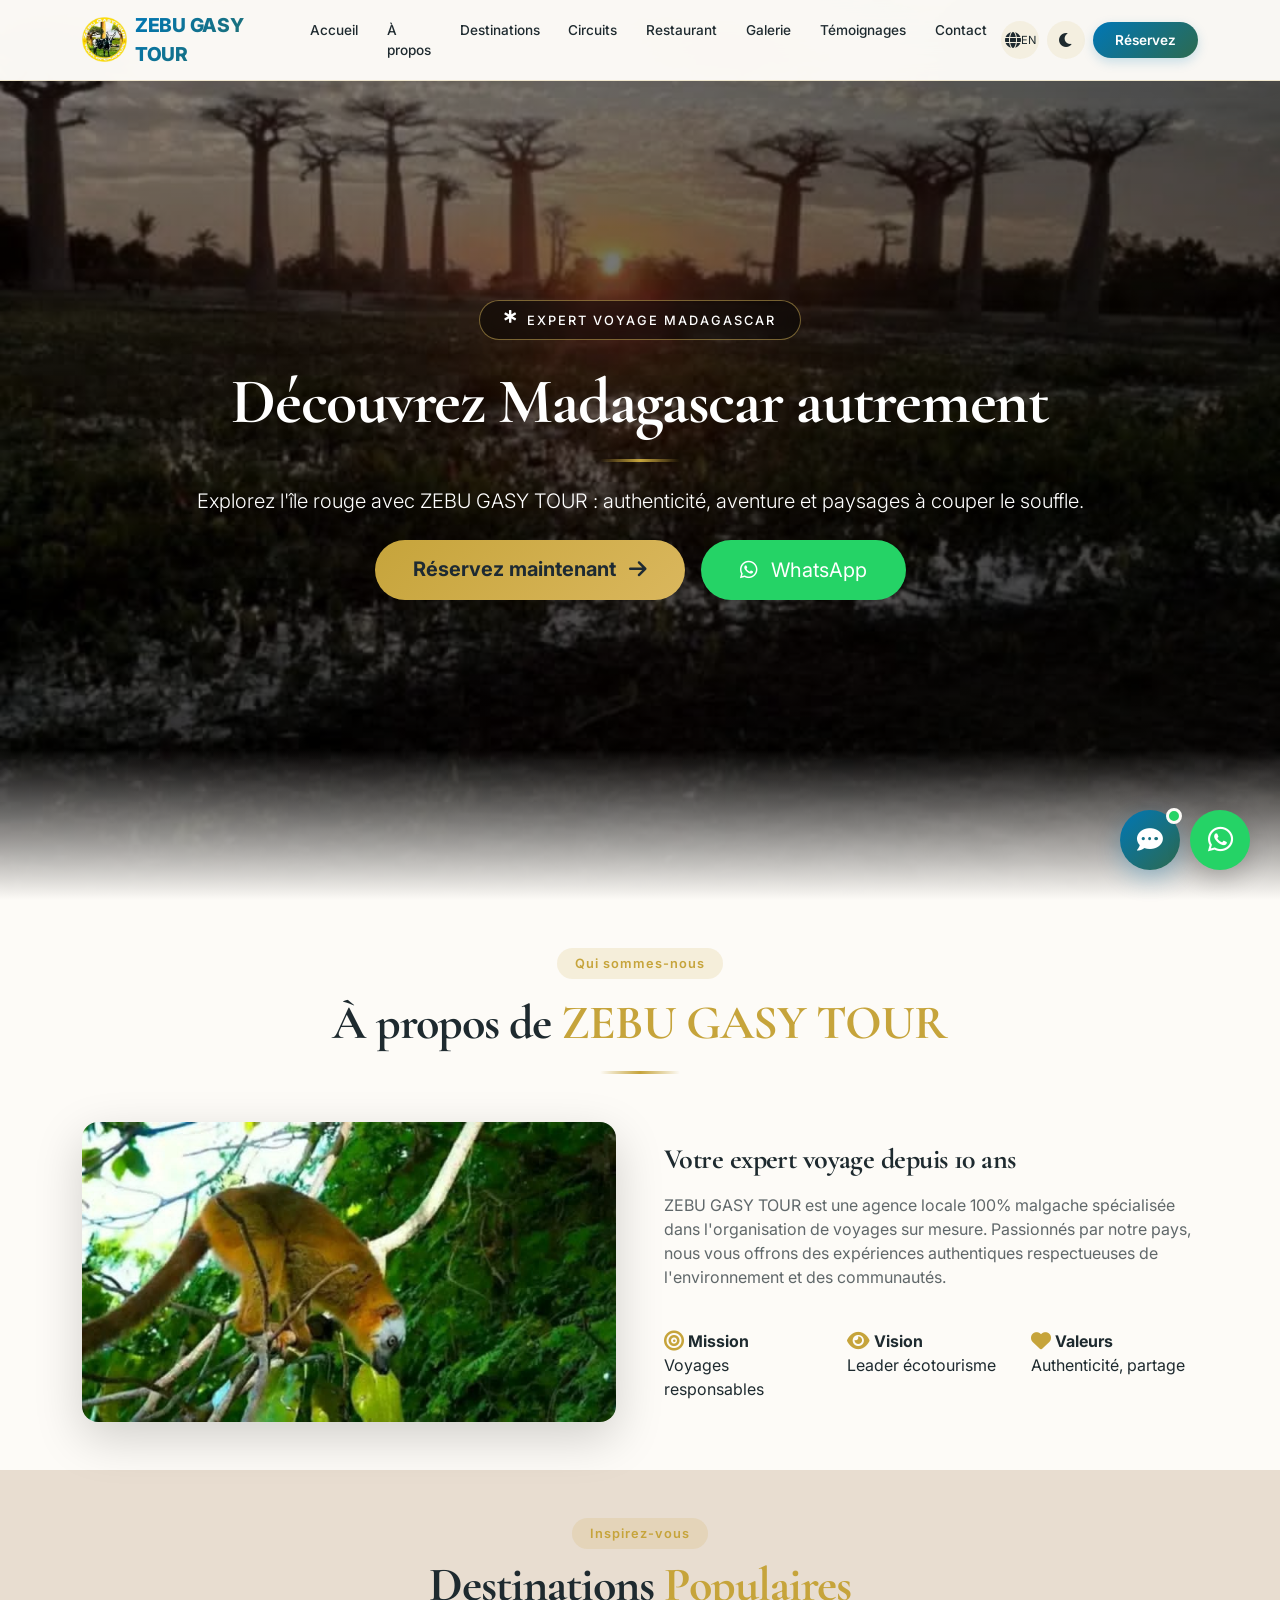
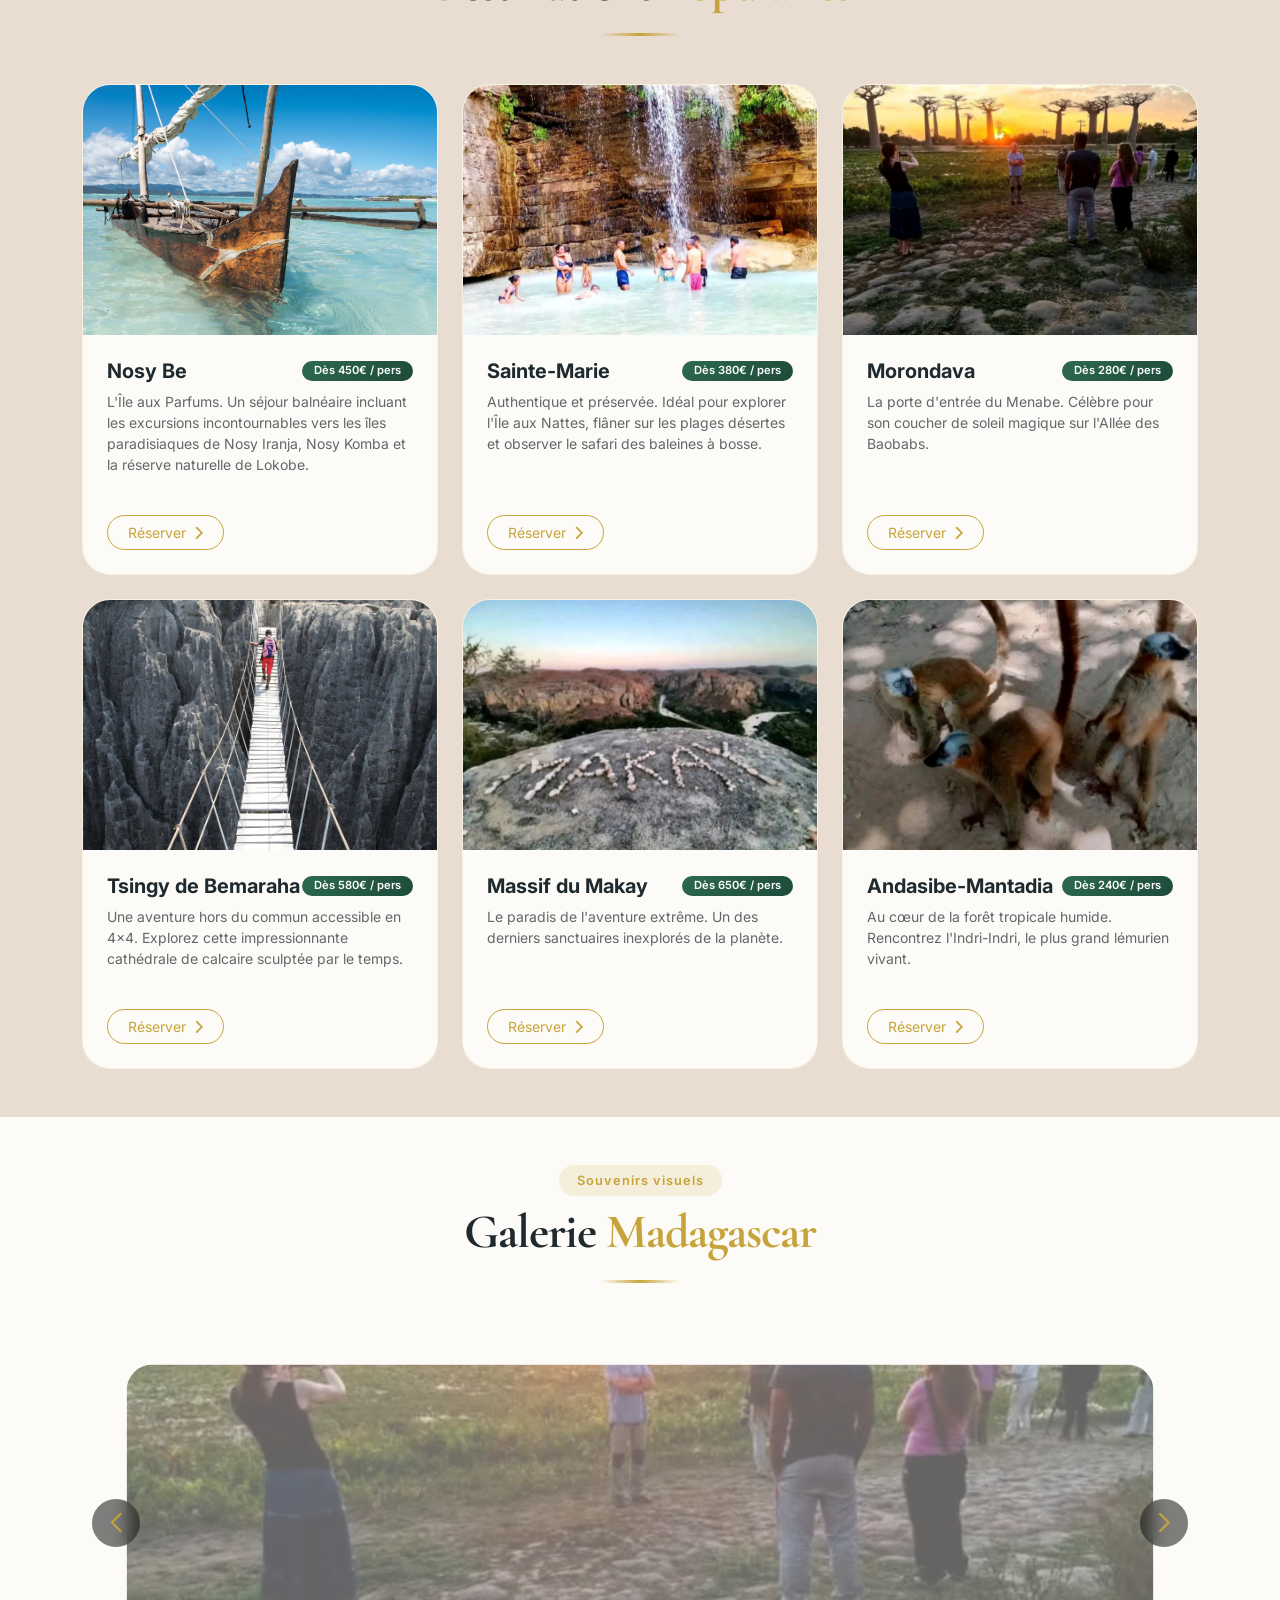
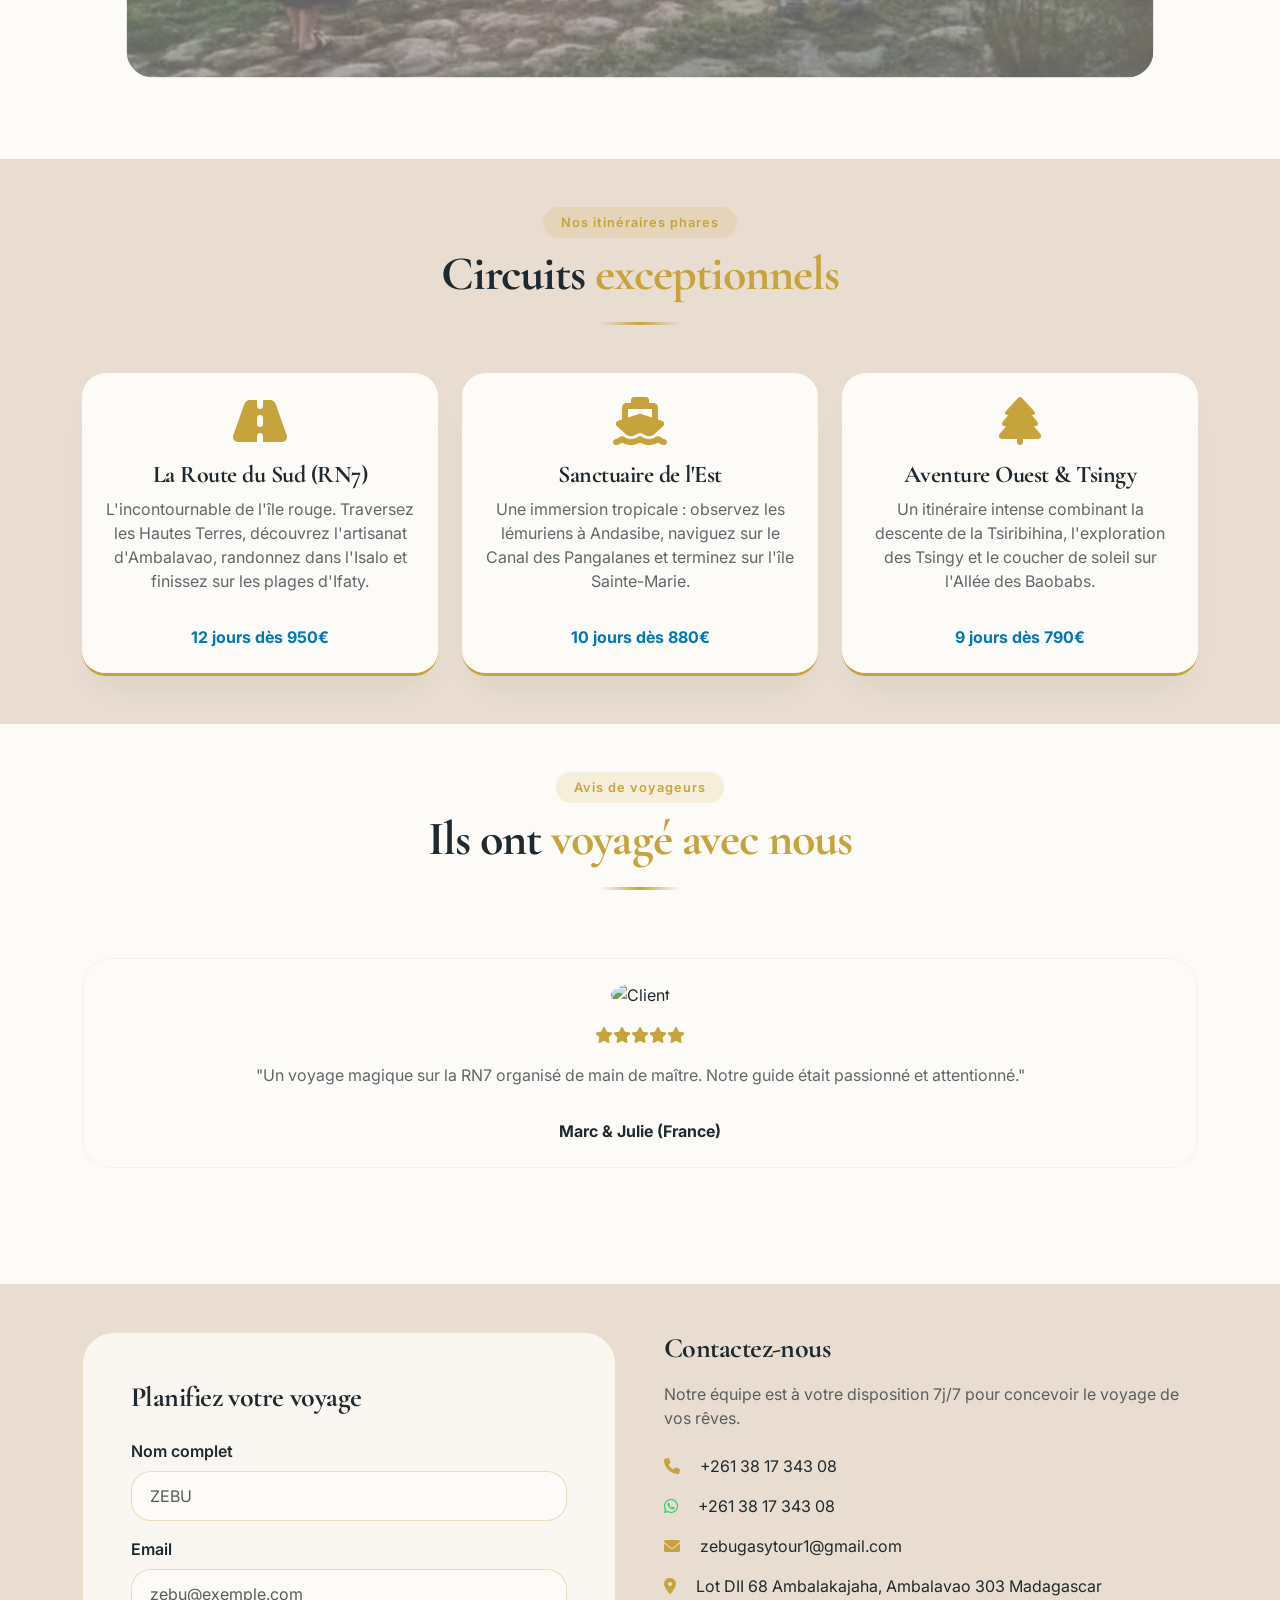
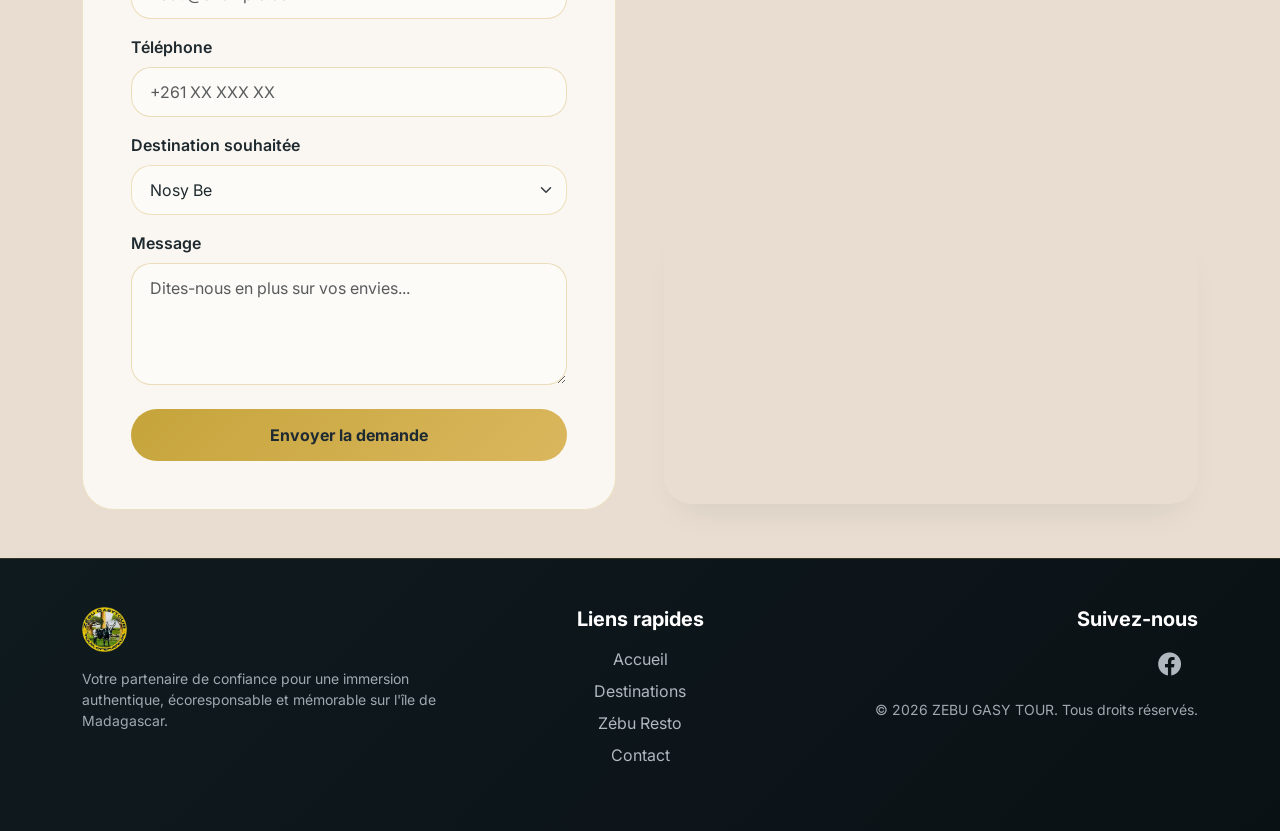
==== commit 15080dac: "Suppression de l'actualité" ====
--- a/index.html
+++ b/index.html
@@ -45,7 +45,7 @@
     .bg-light-custom { background-color: var(--sand) !important; transition: background 0.3s ease; }
     .text-muted-custom { color: var(--charcoal); opacity: 0.7; }
 
-    /* ===== NAVBAR COMME DANS L'IMAGE ===== */
+    /* ===== NAVBAR ===== */
     .navbar-premium {
       background: rgba(253, 251, 247, 0.98);
       backdrop-filter: blur(20px);
@@ -217,55 +217,6 @@
     .btn-gold:hover { transform: translateY(-3px); box-shadow: 0 10px 25px rgba(198,164,59,0.4); }
     .btn-gold:disabled { opacity: 0.6; transform: none; cursor: not-allowed; }
     .map-container iframe { width: 100%; border-radius: 28px; height: 280px; border: none; box-shadow: var(--shadow-sm); }
-
-    /* News Cards */
-    .news-card {
-      background: var(--card-bg, var(--cream));
-      border-radius: 20px;
-      overflow: hidden;
-      transition: var(--transition);
-      border: 1px solid rgba(198, 164, 59, 0.1);
-      height: 100%;
-      display: flex;
-      flex-direction: column;
-    }
-    .news-card:hover {
-      transform: translateY(-8px);
-      box-shadow: var(--shadow-hover);
-      border-color: rgba(198, 164, 59, 0.3);
-    }
-    .news-card-image {
-      width: 100%;
-      height: 200px;
-      object-fit: cover;
-      background: var(--sand);
-    }
-    .news-card-body {
-      padding: 1.5rem;
-      flex: 1;
-      display: flex;
-      flex-direction: column;
-    }
-    .news-card-header {
-      display: flex;
-      justify-content: space-between;
-      align-items: center;
-      margin-bottom: 0.75rem;
-    }
-    .news-type {
-      font-size: 0.7rem;
-      padding: 4px 12px;
-      border-radius: 20px;
-      font-weight: 500;
-      text-transform: uppercase;
-      letter-spacing: 0.5px;
-    }
-    .news-type.actualite { background: rgba(0,119,182,0.1); color: #0077B6; }
-    .news-type.promotion { background: rgba(198,164,59,0.15); color: #C6A43B; }
-    .news-type.evenement { background: rgba(45,106,79,0.1); color: #2D6A4F; }
-    .news-date { font-size: 0.75rem; color: var(--text-muted, #6c757d); }
-    .news-card-body h5 { margin-bottom: 0.5rem; }
-    .news-card-body p { flex: 1; }
 
     /* Footer */
     .footer-premium { background: linear-gradient(135deg, #0F1A1F, #0A1115); color: #A0A9B0; border-top: 1px solid rgba(198,164,59,0.2); }
@@ -633,7 +584,6 @@
       <div class="gold-divider"></div>
     </div>
     <div class="row g-4">
-      <!-- Les 6 destinations restent identiques -->
       <div class="col-lg-4 col-md-6" data-aos="zoom-in" data-aos-delay="100"><div class="destination-card h-100 d-flex flex-column justify-content-between"><div><img src="./Image/nosy-be.jpeg" class="card-img-top" alt="Nosy Be"><div class="p-4"><h5 class="fw-bold d-flex justify-content-between align-items-center">Nosy Be <span class="badge price-badge"><span class="lang-fr">Dès 450€ / pers</span><span class="lang-en">From 450€ / pers</span></span></h5><p class="text-muted-custom mt-2 small"><span class="lang-fr">L'Île aux Parfums. Un séjour balnéaire incluant les excursions incontournables vers les îles paradisiaques de Nosy Iranja, Nosy Komba et la réserve naturelle de Lokobe.</span><span class="lang-en">The Perfume Island. A seaside holiday including essential excursions to Nosy Iranja, Nosy Komba and Lokobe reserve.</span></p></div></div><div class="p-4 pt-0"><a href="#reservation" class="btn btn-outline-gold btn-sm"><span class="lang-fr">Réserver</span><span class="lang-en">Book</span> <i class="fas fa-chevron-right ms-1"></i></a></div></div></div>
       <div class="col-lg-4 col-md-6" data-aos="zoom-in" data-aos-delay="150"><div class="destination-card h-100 d-flex flex-column justify-content-between"><div><img src="./Image/tWDwQ527.jpeg" class="card-img-top" alt="Sainte-Marie"><div class="p-4"><h5 class="fw-bold d-flex justify-content-between align-items-center">Sainte-Marie <span class="badge price-badge"><span class="lang-fr">Dès 380€ / pers</span><span class="lang-en">From 380€ / pers</span></span></h5><p class="text-muted-custom mt-2 small"><span class="lang-fr">Authentique et préservée. Idéal pour explorer l'Île aux Nattes, flâner sur les plages désertes et observer le safari des baleines à bosse.</span><span class="lang-en">Authentic and preserved. Ideal for exploring Île aux Nattes, deserted beaches and whale watching.</span></p></div></div><div class="p-4 pt-0"><a href="#reservation" class="btn btn-outline-gold btn-sm"><span class="lang-fr">Réserver</span><span class="lang-en">Book</span> <i class="fas fa-chevron-right ms-1"></i></a></div></div></div>
       <div class="col-lg-4 col-md-6" data-aos="zoom-in" data-aos-delay="200"><div class="destination-card h-100 d-flex flex-column justify-content-between"><div><img src="./Image/1wTQcBYV.jpeg" class="card-img-top" alt="Morondava"><div class="p-4"><h5 class="fw-bold d-flex justify-content-between align-items-center">Morondava <span class="badge price-badge"><span class="lang-fr">Dès 280€ / pers</span><span class="lang-en">From 280€ / pers</span></span></h5><p class="text-muted-custom mt-2 small"><span class="lang-fr">La porte d'entrée du Menabe. Célèbre pour son coucher de soleil magique sur l'Allée des Baobabs.</span><span class="lang-en">Gateway to Menabe. Famous for its magical sunset over the Avenue of the Baobabs.</span></p></div></div><div class="p-4 pt-0"><a href="#reservation" class="btn btn-outline-gold btn-sm"><span class="lang-fr">Réserver</span><span class="lang-en">Book</span> <i class="fas fa-chevron-right ms-1"></i></a></div></div></div>
@@ -672,20 +622,6 @@
   </div>
 </section>
 
-<!-- ACTUALITÉS -->
-<section id="actualites" class="py-5 bg-light-custom">
-  <div class="container">
-    <div class="text-center mb-5" data-aos="fade-up">
-      <span class="badge-subtle"><span class="lang-fr">Actualités</span><span class="lang-en">News</span></span>
-      <h2 class="display-5 fw-bold mt-2"><span class="lang-fr">Dernières</span><span class="lang-en">Latest</span> <span class="highlight"><span class="lang-fr">actualités</span><span class="lang-en">News</span></span></h2>
-      <div class="gold-divider"></div>
-    </div>
-    <div id="newsContainer" class="row g-4">
-      <div class="col-12 text-center text-muted"><p>Chargement des actualités...</p></div>
-    </div>
-  </div>
-</section>
-  
 <!-- RESERVATION -->
 <section id="reservation" class="py-5 bg-light-custom">
   <div class="container">
@@ -771,10 +707,10 @@
 <a href="https://wa.me/261381734308?text=Bonjour%20ZEBU%20GASY%20TOUR" class="btn-float-wa" target="_blank"><i class="fab fa-whatsapp"></i></a>
 
 <!-- ===== CHATBOT FLOATING BUTTON ===== -->
-<!-- <button class="chatbot-toggle" id="chatbotToggle" title="Chat avec nous">
+<button class="chatbot-toggle" id="chatbotToggle" title="Chat avec nous">
   <i class="fas fa-comment-dots"></i>
   <span class="notification-dot"></span>
-</button> -->
+</button>
 
 <!-- ===== CHATBOT WINDOW ===== -->
 <div class="chatbot-window" id="chatbotWindow">
@@ -870,75 +806,6 @@
     submitBtn.disabled = false;
     spinner.classList.add('d-none');
   });
-
-  // =============================================
-  // CHARGER LES ACTUALITÉS
-  // =============================================
-  function loadNews() {
-    const container = document.getElementById('newsContainer');
-    let newsData = JSON.parse(localStorage.getItem('zgt_news')) || [];
-    
-    // Log pour déboguer
-    console.log('Données chargées:', newsData);
-    
-    if (newsData.length === 0) {
-      newsData = [
-        { id: 1, title: 'Nouveau circuit : Découverte du Sud Sauvage', content: 'Partez pour une aventure de 7 jours à travers le Grand Sud de Madagascar.', date: '2026-06-16', type: 'promotion', image: '', active: true },
-        { id: 2, title: 'Promotion : -15% sur Nosy Be', content: 'Réservez votre séjour à Nosy Be avant le 30 juillet et bénéficiez de 15% de réduction.', date: '2026-06-15', type: 'promotion', image: '', active: true },
-        { id: 3, title: 'Nouveau menu au Zébu Resto', content: 'Découvrez notre nouvelle carte automnale avec des plats signatures.', date: '2026-06-14', type: 'actualite', image: '', active: true }
-      ];
-      localStorage.setItem('zgt_news', JSON.stringify(newsData));
-    }
-    
-    // Filtrer les actualités actives
-    const activeNews = newsData.filter(n => n.active === true);
-    console.log('Actualités actives:', activeNews);
-    
-    if (activeNews.length === 0) {
-      container.innerHTML = `<div class="col-12 text-center text-muted"><p>Aucune actualité disponible pour le moment.</p></div>`;
-      return;
-    }
-    
-    const displayNews = activeNews.slice(0, 3);
-    container.innerHTML = displayNews.map(n => {
-      const typeIcon = n.type === 'promotion' ? 'fa-tags' : n.type === 'evenement' ? 'fa-calendar' : 'fa-newspaper';
-      
-      // Gestion de l'image
-      let imageHtml = '';
-      if (n.image && n.image !== '' && n.image !== 'null' && n.image !== 'undefined' && n.image !== 'sud-sauvage.jpg') {
-        if (n.image.startsWith('data:image') || n.image.startsWith('http')) {
-          imageHtml = `<img src="${n.image}" class="news-card-image" alt="${n.title}">`;
-        } else {
-          imageHtml = `<img src="./Image/${n.image}" class="news-card-image" alt="${n.title}" onerror="this.style.display='none'; this.parentElement.innerHTML='<div class=\\'news-card-image d-flex align-items-center justify-content-center text-muted\\' style=\\'background: var(--sand, #f0ece6);\\'><i class=\\'fas fa-image fa-3x\\' style=\\'opacity:0.3;\\'></i></div>'">`;
-        }
-      } else {
-        imageHtml = `<div class="news-card-image d-flex align-items-center justify-content-center text-muted" style="background: var(--sand, #f0ece6);">
-          <i class="fas fa-image fa-3x" style="opacity:0.3;"></i>
-        </div>`;
-      }
-      
-      return `
-        <div class="col-md-4" data-aos="fade-up" data-aos-delay="100">
-          <div class="news-card">
-            ${imageHtml}
-            <div class="news-card-body">
-              <div class="news-card-header">
-                <span class="news-type ${n.type}"><i class="fas ${typeIcon} me-1"></i> ${n.type}</span>
-                <span class="news-date">${n.date}</span>
-              </div>
-              <h5 class="fw-bold">${n.title}</h5>
-              <p class="text-muted-custom small">${n.content}</p>
-            </div>
-          </div>
-        </div>
-      `;
-    }).join('');
-    
-    // Rafraîchir AOS
-    if (typeof AOS !== 'undefined') {
-      AOS.refresh();
-    }
-  }
 
   // =============================================
   // CHATBOT COMPLET
@@ -1163,7 +1030,8 @@
   // =============================================
   // INITIALISATION
   // =============================================
-  loadNews();
+  // La fonction loadNews a été supprimée car la section Actualités n'existe plus
+  console.log('Site ZEBU GASY TOUR chargé avec succès !');
 </script>
 </body>
 </html>
